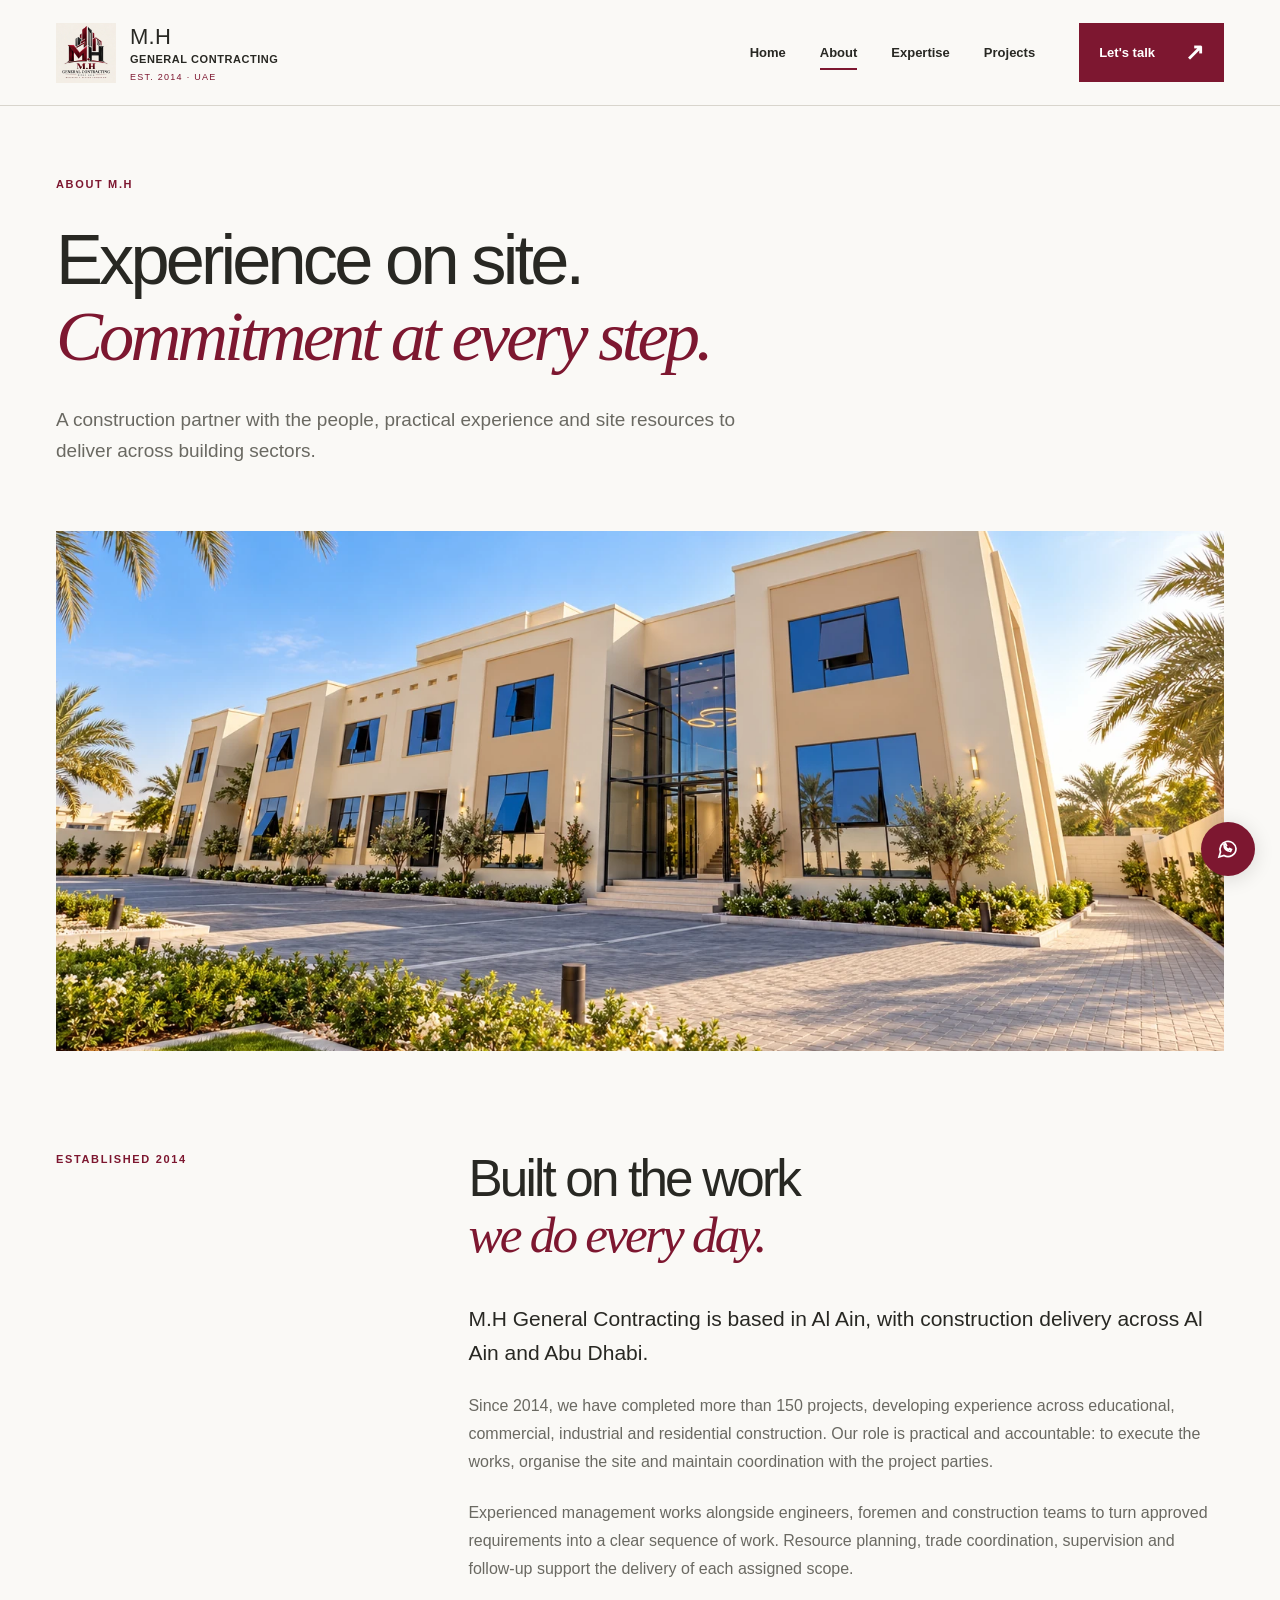
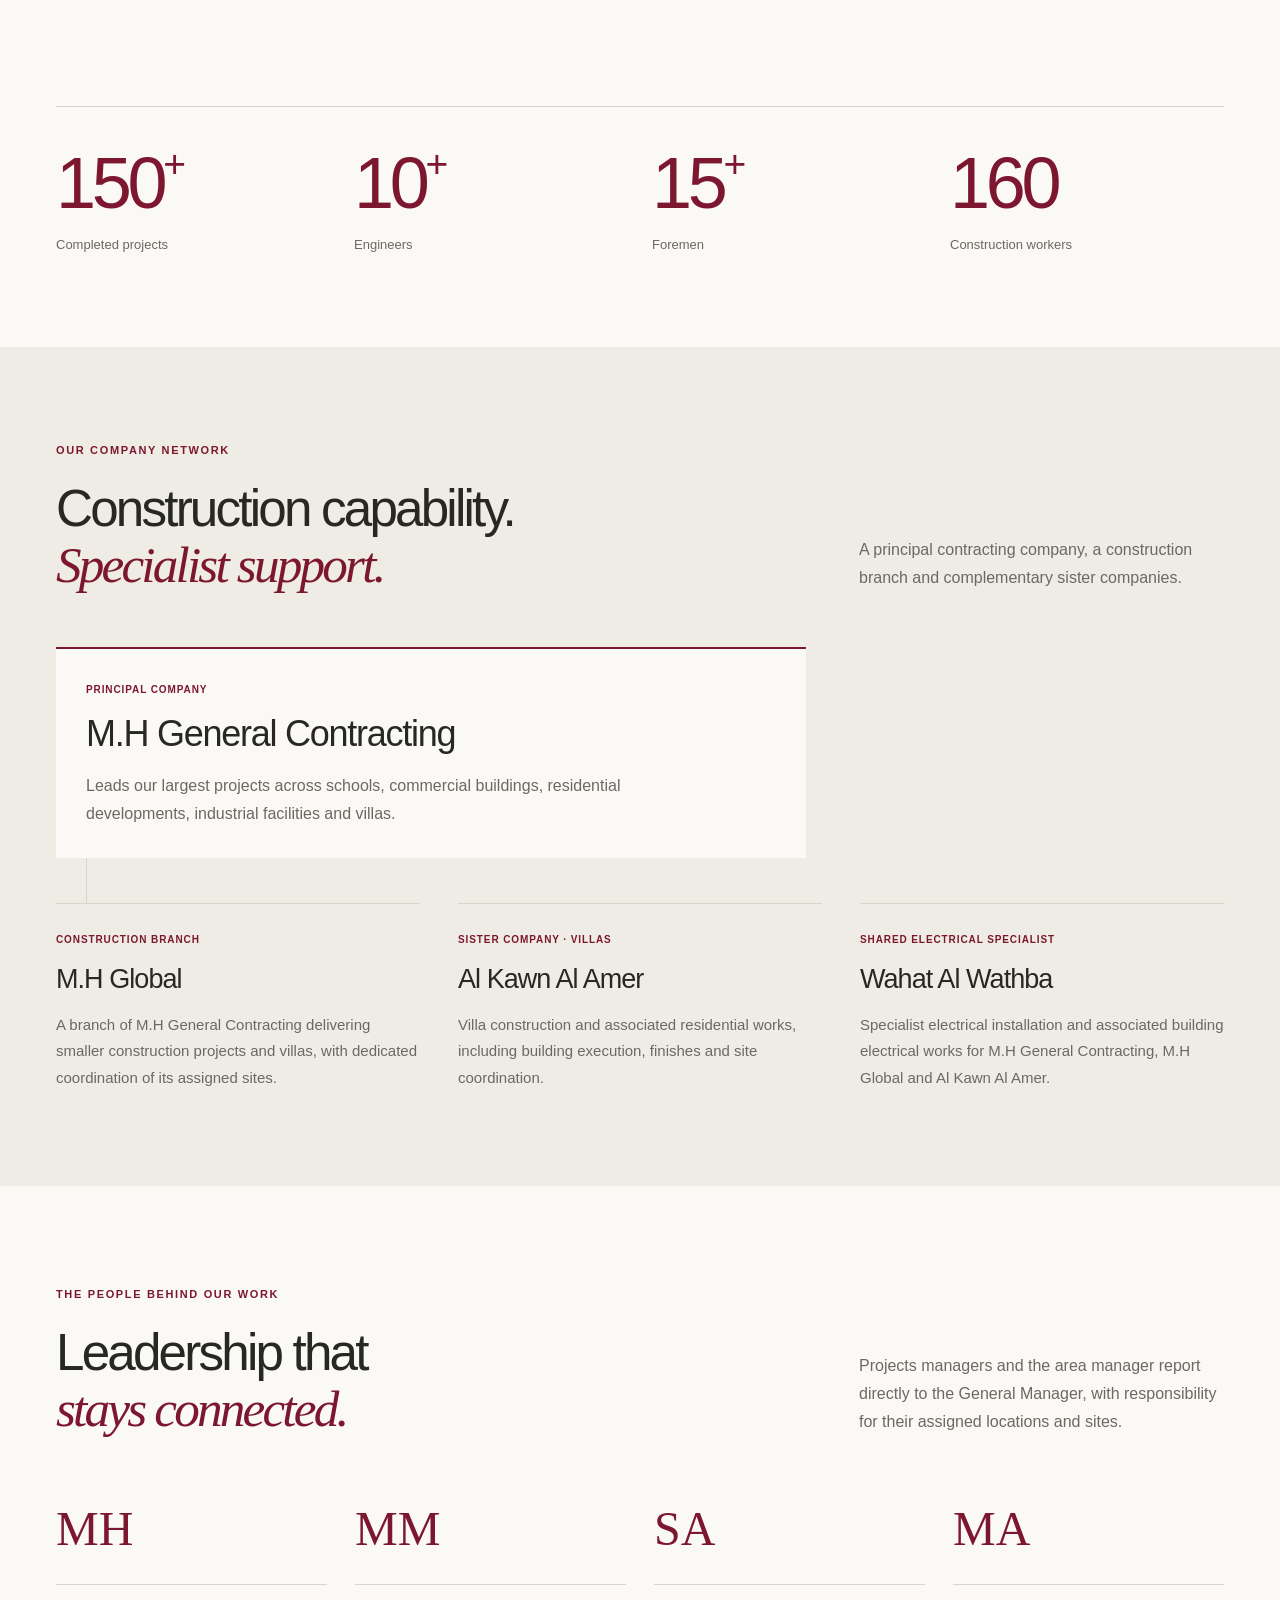
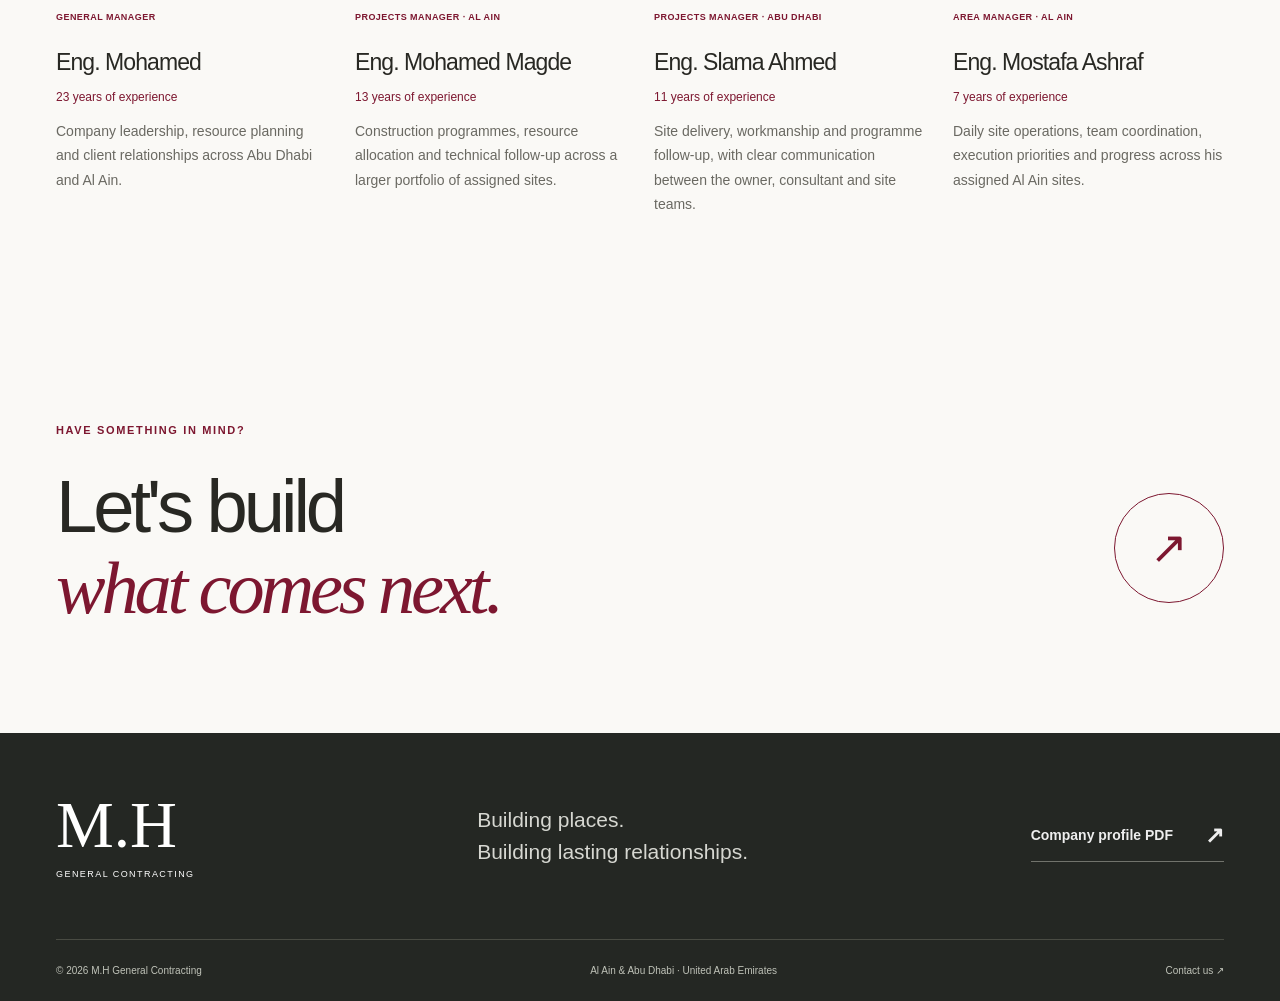
==== about.html @ 7995ed93 "Redesign website with independent pages and 150+ completed projects" ====
<!doctype html>
<html lang="en"><head><meta charset="utf-8"><meta name="viewport" content="width=device-width,initial-scale=1"><title>About us | M.H General Contracting</title><meta name="description" content="Construction across Abu Dhabi and Al Ain since 2014. Explore selected work from more than 150 completed M.H General Contracting projects."><meta name="theme-color" content="#7d1730"><meta property="og:title" content="About us | M.H General Contracting"><meta property="og:type" content="website"><meta property="og:image" content="https://mh-gc.github.io/MH-general-contracting/assets/mall.webp"><link rel="icon" href="assets/logo.webp"><link rel="stylesheet" href="style.css?v=2"><script src="app.js?v=2" defer></script></head><body>
<a class="skip" href="#main">Skip to content</a>
<header class="site-header"><a class="brand" href="index.html" aria-label="M.H General Contracting home"><img src="assets/logo.webp" alt="" width="61" height="61"><span>M.H <b>GENERAL CONTRACTING</b><small>EST. 2014 · UAE</small></span></a><button class="menu-toggle" aria-label="Open navigation" aria-expanded="false" aria-controls="navigation"><span></span><span></span></button><nav id="navigation" aria-label="Main navigation"><a href="index.html" >Home</a><a href="about.html" aria-current="page">About</a><a href="services.html" >Expertise</a><a href="projects.html" >Projects</a><a class="nav-contact" href="contact.html" >Let's talk <span>↗</span></a></nav></header>
<main id="main"><section class="page-intro wrap"><p class="eyebrow">ABOUT M.H</p><h1>Experience on site.<br><em>Commitment at every step.</em></h1><p class="page-lead">A construction partner with the people, practical experience and site resources to deliver across building sectors.</p></section><div class="wide-photo wrap"><img src="assets/residential.webp" alt="Completed residential compound" width="1600" height="900"></div><section class="wrap story"><p class="eyebrow">ESTABLISHED 2014</p><div><h2>Built on the work<br><em>we do every day.</em></h2><p class="lead">M.H General Contracting is based in Al Ain, with construction delivery across Al Ain and Abu Dhabi.</p><p>Since 2014, we have completed more than 150 projects, developing experience across educational, commercial, industrial and residential construction. Our role is practical and accountable: to execute the works, organise the site and maintain coordination with the project parties.</p><p>Experienced management works alongside engineers, foremen and construction teams to turn approved requirements into a clear sequence of work. Resource planning, trade coordination, supervision and follow-up support the delivery of each assigned scope.</p></div></section><section class="wrap stats-section"><div class="numbers"><div><strong>150<span>+</span></strong><p>Completed projects</p></div><div><strong>10<span>+</span></strong><p>Engineers</p></div><div><strong>15<span>+</span></strong><p>Foremen</p></div><div><strong>160</strong><p>Construction workers</p></div></div></section><section class="companies-section"><div class="wrap"><div class="section-heading"><div><p class="eyebrow">OUR COMPANY NETWORK</p><h2>Construction capability.<br><em>Specialist support.</em></h2></div><p>A principal contracting company, a construction branch and complementary sister companies.</p></div><div class="company-main"><span>PRINCIPAL COMPANY</span><h3>M.H General Contracting</h3><p>Leads our largest projects across schools, commercial buildings, residential developments, industrial facilities and villas.</p></div><div class="company-branches"><article><span>CONSTRUCTION BRANCH</span><h3>M.H Global</h3><p>A branch of M.H General Contracting delivering smaller construction projects and villas, with dedicated coordination of its assigned sites.</p></article><article><span>SISTER COMPANY · VILLAS</span><h3>Al Kawn Al Amer</h3><p>Villa construction and associated residential works, including building execution, finishes and site coordination.</p></article><article><span>SHARED ELECTRICAL SPECIALIST</span><h3>Wahat Al Wathba</h3><p>Specialist electrical installation and associated building electrical works for M.H General Contracting, M.H Global and Al Kawn Al Amer.</p></article></div></div></section><section class="wrap team-section"><div class="section-heading"><div><p class="eyebrow">THE PEOPLE BEHIND OUR WORK</p><h2>Leadership that<br><em>stays connected.</em></h2></div><p>Projects managers and the area manager report directly to the General Manager, with responsibility for their assigned locations and sites.</p></div><div class="team-grid"><article><div class="team-monogram">MH</div><span class="eyebrow">General Manager</span><h3>Eng. Mohamed</h3><span class="experience">23 years of experience</span><p>Company leadership, resource planning and client relationships across Abu Dhabi and Al Ain.</p></article><article><div class="team-monogram">MM</div><span class="eyebrow">Projects Manager · Al Ain</span><h3>Eng. Mohamed Magde</h3><span class="experience">13 years of experience</span><p>Construction programmes, resource allocation and technical follow-up across a larger portfolio of assigned sites.</p></article><article><div class="team-monogram">SA</div><span class="eyebrow">Projects Manager · Abu Dhabi</span><h3>Eng. Slama Ahmed</h3><span class="experience">11 years of experience</span><p>Site delivery, workmanship and programme follow-up, with clear communication between the owner, consultant and site teams.</p></article><article><div class="team-monogram">MA</div><span class="eyebrow">Area Manager · Al Ain</span><h3>Eng. Mostafa Ashraf</h3><span class="experience">7 years of experience</span><p>Daily site operations, team coordination, execution priorities and progress across his assigned Al Ain sites.</p></article></div></section><section class="contact-strip"><div class="wrap"><p class="eyebrow">HAVE SOMETHING IN MIND?</p><div><h2>Let's build<br><em>what comes next.</em></h2><a class="circle-link" href="contact.html" aria-label="Discuss your project">↗</a></div></div></section></main>
<footer><div class="wrap footer-top"><a class="footer-brand" href="index.html">M.H<span>GENERAL CONTRACTING</span></a><p>Building places.<br>Building lasting relationships.</p><a class="arrow-link pale" href="assets/company-profile.pdf" target="_blank" rel="noopener">Company profile PDF <span>↗</span></a></div><div class="wrap footer-bottom"><span>© 2026 M.H General Contracting</span><span>Al Ain & Abu Dhabi · United Arab Emirates</span><a href="contact.html">Contact us ↗</a></div></footer>
<a class="whatsapp" href="https://wa.me/971559505111" target="_blank" rel="noopener" aria-label="Chat with M.H on WhatsApp"><svg viewBox="0 0 24 24" fill="none" stroke="currentColor" stroke-width="1.7" aria-hidden="true"><path d="M20 11.5a8 8 0 0 1-12 7L3 20l1.5-5a8 8 0 1 1 15.5-3.5Z"/><path d="M8 7.5c0 4 2.5 6.5 6.5 7l1-2-2-1-1 1a6 6 0 0 1-3-3l1-1-1-2Z"/></svg><span>WhatsApp</span></a></body></html>
---- style.css ----
:root{--wine:#7d1730;--ink:#282823;--muted:#6a6962;--paper:#faf9f6;--sand:#eeece5;--line:#d8d5cd;--ease:cubic-bezier(.22,.61,.36,1)}*{box-sizing:border-box}html{scroll-behavior:smooth;scroll-padding-top:110px}body{margin:0;background:var(--paper);color:var(--ink);font-family:Arial,Helvetica,sans-serif;-webkit-font-smoothing:antialiased}a{color:inherit;text-decoration:none}button,input{font:inherit}button,a,input{ -webkit-tap-highlight-color:transparent}button{cursor:pointer}img{display:block;max-width:100%;object-fit:cover}p{color:var(--muted);line-height:1.75;font-size:16px;margin:0 0 23px}h1,h2,h3{font-weight:500;margin:0;letter-spacing:-.055em;line-height:1.08}h1{font-size:clamp(48px,5.5vw,86px)}h2{font-size:clamp(36px,4vw,61px)}h3{font-size:26px;letter-spacing:-.035em}em{font-family:Georgia,'Times New Roman',serif;font-weight:400;font-style:italic;color:var(--wine)}.wrap{width:min(1360px,calc(100% - 112px));margin-inline:auto}.eyebrow{display:block;color:var(--wine);font-size:11px;letter-spacing:.15em;font-weight:700;line-height:1.6;margin:0 0 28px;text-transform:uppercase}.lead{font-size:21px;line-height:1.6;color:var(--ink)}.arrow-link{display:inline-flex;align-items:center;justify-content:space-between;gap:32px;font-size:14px;font-weight:600;padding:12px 0;border-bottom:1px solid var(--ink)}.arrow-link span{font-size:23px;transition:transform .25s}.arrow-link:hover span{transform:translate(3px,-3px)}.button{display:inline-flex;justify-content:space-between;align-items:center;gap:35px;background:var(--wine);color:white;padding:20px 26px;font-size:14px;font-weight:600}.button span{font-size:23px}.button:hover{background:#571022}.button.outline{background:transparent;color:var(--wine);border:1px solid var(--wine)}:focus-visible{outline:3px solid #bd8b43;outline-offset:5px}.skip{position:fixed;left:12px;top:-80px;background:var(--wine);color:white;padding:14px;z-index:100}.skip:focus{top:10px}.sr-only{position:absolute;width:1px;height:1px;padding:0;margin:-1px;overflow:hidden;clip:rect(0,0,0,0);white-space:nowrap;border:0}[hidden]{display:none!important}
.site-header{height:106px;display:flex;align-items:center;justify-content:space-between;padding:0 56px;border-bottom:1px solid var(--line);background:rgba(250,249,246,.97);position:sticky;top:0;z-index:30}.brand{display:flex;gap:14px;align-items:center}.brand img{width:60px;height:66px;object-fit:contain;mix-blend-mode:multiply}.brand>span{font-size:22px;letter-spacing:.01em}.brand b{display:block;font-size:11px;letter-spacing:.05em;margin:3px 0 7px}.brand small{display:block;color:var(--wine);font-size:9px;letter-spacing:.14em}.site-header nav{display:flex;align-items:center;gap:34px;font-size:13px;font-weight:600}.site-header nav>a{position:relative;padding:12px 0}.site-header nav>a:not(.nav-contact):after{content:'';position:absolute;height:2px;background:var(--wine);bottom:2px;left:0;right:100%;transition:right .25s}.site-header nav>a[aria-current]:after,.site-header nav>a:hover:after{right:0}.site-header nav .nav-contact{background:var(--wine);color:white;padding:16px 20px;margin-left:10px;display:flex;align-items:center;gap:30px}.nav-contact span{font-size:23px}.menu-toggle{display:none}
.home-intro{padding-top:48px;padding-bottom:44px}.home-kicker{display:flex;justify-content:space-between;align-items:center}.home-kicker .eyebrow{margin:0}.location{font-size:10px;color:var(--muted);letter-spacing:.13em}.hero-heading{display:grid;grid-template-columns:1.7fr .65fr;gap:60px;align-items:end;margin-top:36px}.hero-heading h1{font-size:clamp(52px,5.9vw,92px)}.intro-side{padding-bottom:3px;max-width:280px}.intro-side p{font-size:14px;margin-bottom:12px}.hero-visual{height:clamp(440px,52vw,740px);position:relative;margin:0 24px;overflow:hidden;background:var(--sand)}.hero-visual>img{width:100%;height:100%;object-position:center 58%}.hero-visual:after{content:'';position:absolute;inset:40% 0 0;background:linear-gradient(transparent,rgba(0,0,0,.6));pointer-events:none}.hero-caption{position:absolute;bottom:40px;left:42px;right:42px;display:flex;align-items:center;justify-content:space-between;color:white;z-index:1}.hero-caption span{font-size:10px;letter-spacing:.14em}.hero-caption h2{font-size:35px;margin-top:12px}.hero-caption>a{border:1px solid #ffffff70;border-radius:50%;width:60px;height:60px;display:grid;place-items:center;font-size:27px;transition:background .2s}.hero-caption>a:hover{background:var(--wine)}.vertical-note{position:absolute;right:23px;top:35px;writing-mode:vertical-rl;color:#fff;font-size:9px;letter-spacing:.18em;z-index:1}.home-proof{display:grid;grid-template-columns:1.1fr 1fr;gap:120px;padding-block:115px}.home-proof>div:last-child{padding-top:39px}.home-proof h2{font-size:clamp(44px,4.8vw,74px)}.selected-section{background:var(--sand);padding:100px 0}.section-heading{display:flex;justify-content:space-between;align-items:end;gap:65px;margin-bottom:55px}.section-heading>div:last-child:not(:first-child),.section-heading>p{max-width:365px;flex:1}.section-heading>div:first-child{flex:1.5}.section-heading>p{margin:0}.section-heading .eyebrow{margin-bottom:22px}.selected-grid{display:grid;grid-template-columns:1.2fr 1fr;gap:52px 40px}.selected-grid>.project-card:first-child{grid-row:span 2}.selected-grid>.project-card:first-child .project-photo{aspect-ratio:3/4}.selected-grid>.project-card:not(:first-child) .project-photo{aspect-ratio:1.9}.project-photo{aspect-ratio:1.48;position:relative;overflow:hidden;background:#ddd9d1}.project-photo>img{height:100%;width:100%;transition:transform .7s var(--ease)}.project-card:hover img{transform:scale(1.04)}.project-go{position:absolute;right:18px;bottom:18px;background:var(--paper);border-radius:50%;width:44px;height:44px;display:grid;place-items:center;font-size:22px;transition:background .25s,color .25s}.project-card:hover .project-go{background:var(--wine);color:white}.card-meta{display:flex;justify-content:space-between;gap:15px;text-transform:uppercase;font-size:9px;letter-spacing:.09em;color:var(--muted);margin:21px 0 11px}.card-meta>span:first-child{color:var(--wine);font-weight:700}.project-card h3{font-size:24px}.home-expertise{display:grid;grid-template-columns:1fr 1.1fr;gap:100px;padding-block:110px}.home-expertise h2{margin-bottom:35px}.expertise-links>a{display:flex;align-items:center;gap:26px;border-top:1px solid var(--line);padding:24px 0}.expertise-links>a:last-child{border-bottom:1px solid var(--line)}.expertise-links>a>span{font-size:10px;color:var(--wine);align-self:flex-start;padding-top:5px}.expertise-links h3{flex:1;font-size:27px}.expertise-links b{font-size:25px;font-weight:400;transition:transform .2s}.expertise-links>a:hover b{transform:translate(4px,-4px)}.coordination-band{background:var(--wine);color:white;padding:85px 0}.coordination-band .wrap{display:grid;grid-template-columns:1.25fr 1fr;column-gap:80px}.coordination-band .eyebrow{grid-column:1/-1;color:#e5c1c8}.coordination-band h2{font-size:clamp(38px,4.3vw,65px)}.coordination-band p:last-child{color:#f0dce1;font-size:18px;margin:0}.contact-strip{padding-block:105px}.contact-strip .wrap>div{display:flex;align-items:center;justify-content:space-between;gap:35px}.contact-strip h2{font-size:clamp(48px,5.8vw,87px)}.circle-link{width:110px;height:110px;border:1px solid var(--wine);border-radius:50%;color:var(--wine);display:grid;place-items:center;font-size:45px;transition:background .2s,color .2s}.circle-link:hover{background:var(--wine);color:white}
footer{background:#242723;color:white}.footer-top{display:flex;align-items:center;justify-content:space-between;gap:40px;padding-block:60px}.footer-brand{font-family:Georgia,serif;font-size:65px;line-height:1}.footer-brand span{display:block;font-family:Arial,sans-serif;font-size:9px;letter-spacing:.16em;margin-top:12px}.footer-top p{color:#d6d7d1;font-size:21px;line-height:1.5;margin:0}.arrow-link.pale{color:#eee;border-color:#71736c}.footer-bottom{padding:25px 0;display:flex;justify-content:space-between;gap:20px;border-top:1px solid #494b43;font-size:10px;color:#bfc2b8}.whatsapp{position:fixed;right:25px;bottom:24px;display:flex;align-items:center;gap:9px;padding:15px;border-radius:50px;background:var(--wine);color:#fff;z-index:25;box-shadow:0 3px 20px #0002}.whatsapp svg{width:24px;height:24px}.whatsapp span{font-size:12px;font-weight:600;display:none}.whatsapp:hover span{display:block}
.page-intro{padding:70px 0 65px}.page-intro h1{max-width:1050px}.page-lead{max-width:680px;margin:30px 0 0;font-size:19px;line-height:1.65}.wide-photo{height:520px;overflow:hidden}.wide-photo img{height:100%;width:100%}.story{display:grid;grid-template-columns:.55fr 1.25fr;gap:80px;padding-block:100px}.story h2{margin-bottom:40px}.story>div{max-width:760px}.stats-section{padding-bottom:90px}.numbers{display:grid;grid-template-columns:repeat(4,1fr);border-top:1px solid var(--line);padding-top:35px;gap:24px}.numbers strong{font-size:72px;letter-spacing:-.06em;font-weight:500;color:var(--wine)}.numbers strong span{font-size:39px;vertical-align:top}.numbers p{font-size:13px;margin:10px 0 0}.companies-section{background:var(--sand);padding:95px 0}.company-main{border-top:2px solid var(--wine);padding:30px;background:var(--paper);max-width:750px}.company-main>span,.company-branches article>span{font-size:10px;font-weight:700;letter-spacing:.09em;color:var(--wine)}.company-main h3{font-size:36px;margin:18px 0}.company-main p{max-width:620px;margin:0}.company-branches{display:grid;grid-template-columns:repeat(3,1fr);gap:38px;padding-top:45px;position:relative}.company-branches:before{content:'';position:absolute;left:30px;top:0;height:45px;width:1px;background:var(--line)}.company-branches article{border-top:1px solid var(--line);padding-top:25px}.company-branches h3{margin:18px 0;font-size:27px}.company-branches p{font-size:15px;margin:0}.team-section{padding-block:100px}.team-grid{display:grid;grid-template-columns:repeat(4,1fr);gap:28px}.team-monogram{font-family:Georgia,serif;font-size:48px;color:var(--wine);border-bottom:1px solid var(--line);padding:10px 0 28px;margin-bottom:25px}.team-grid .eyebrow{font-size:9px;min-height:30px;margin-bottom:10px;letter-spacing:.05em}.team-grid h3{font-size:23px;letter-spacing:-.04em}.experience{display:block;font-size:12px;color:var(--wine);margin:15px 0}.team-grid p{font-size:14px;margin:0}
.service-list{padding-bottom:40px}.service-row{display:grid;grid-template-columns:1fr 1fr;gap:80px;align-items:center;padding:60px 0;border-top:1px solid var(--line)}.service-row:nth-child(even) .service-img{order:2}.service-img{aspect-ratio:1.16;overflow:hidden}.service-img img{width:100%;height:100%}.service-copy h2{font-size:46px;margin-bottom:25px}.service-copy p:not(.lead){font-size:15px}.service-copy .lead{font-size:19px}.process-section{background:var(--sand);padding:90px 0}.process-grid{display:grid;grid-template-columns:repeat(4,1fr);gap:35px}.process-grid article{border-top:1px solid var(--line);padding-top:25px}.process-grid article>span{font-family:Georgia,serif;font-size:40px;color:var(--wine)}.process-grid h3{margin:35px 0 20px;font-size:25px}.process-grid p{font-size:14px;margin:0}
.project-title-row{display:flex;align-items:end;justify-content:space-between;gap:45px}.portfolio-count{display:flex;gap:20px;align-items:center;padding-bottom:8px}.portfolio-count strong{font-size:80px;letter-spacing:-.07em;font-weight:500;color:var(--wine)}.portfolio-count span{font-size:12px;line-height:1.6;color:var(--muted)}.portfolio-tools{display:flex;justify-content:space-between;align-items:center;gap:28px;border-block:1px solid var(--line);padding-block:22px}.filters{display:flex;flex-wrap:wrap;gap:5px}.filters button{border:0;background:transparent;padding:12px 15px;font-size:12px;color:var(--muted)}.filters button[aria-pressed=true]{background:var(--wine);color:white}.filters button:hover:not([aria-pressed=true]){background:var(--sand)}.project-search{display:flex;align-items:center;border-bottom:1px solid var(--line);min-width:240px;gap:15px}.project-search input{width:100%;border:0;background:transparent;padding:13px 0;font-size:12px;color:var(--ink);min-width:0}.project-search>span:last-child{font-size:26px}.results-count{font-size:12px;margin:25px 0}.portfolio-grid{display:grid;grid-template-columns:repeat(2,minmax(0,1fr));gap:55px 38px}.portfolio-grid .project-card:nth-child(4n+2){margin-top:65px}.portfolio-note{margin:60px 0 0;padding-top:25px;border-top:1px solid var(--line);font-size:13px}.empty-results{padding:60px 20px;text-align:center;background:var(--sand)}
.detail-shell{padding-top:40px}.back-link{display:inline-block;font-size:12px;color:var(--muted);padding:12px 0;margin-bottom:40px}.detail-title .eyebrow{margin-bottom:20px}.detail-title h1{font-size:clamp(44px,5.4vw,80px);max-width:1000px}.detail-title>p{margin:25px 0 35px;font-size:16px}.detail-main-image{margin:0;position:relative}.detail-main-image button,.detail-gallery button{border:0;padding:0;background:var(--sand);width:100%;text-align:left;cursor:zoom-in;position:relative;display:block}.detail-main-image img{width:100%;aspect-ratio:1.82}.zoom-label{position:absolute;right:18px;bottom:18px;color:white;background:#2228;padding:12px 15px;font-size:11px;pointer-events:none}.detail-copy{display:grid;grid-template-columns:1.2fr .7fr;gap:110px;padding:75px 0}.detail-copy h2{font-size:40px;margin-bottom:30px}.detail-copy .lead{font-size:21px}.scope-box{margin-top:40px;padding-top:25px;border-top:1px solid var(--line)}.scope-box .eyebrow{margin-bottom:15px}.project-facts{margin:0}.project-facts>div{border-top:1px solid var(--line);padding:19px 0}.project-facts dt{font-size:10px;letter-spacing:.12em;color:var(--wine);margin-bottom:11px;font-weight:600;text-transform:uppercase}.project-facts dd{margin:0;font-size:16px;line-height:1.5}.detail-gallery img{width:100%;aspect-ratio:1.8}.detail-gallery figcaption{font-size:11px;color:var(--muted);padding-top:14px}.detail-gallery{margin:0}.next-project{margin-top:70px;padding:35px 0;border-block:1px solid var(--line);display:flex;align-items:center;justify-content:space-between;gap:40px}.next-project .eyebrow{margin:0 0 10px}.next-project h3{font-size:31px}.next-project>span{font-size:42px;color:var(--wine)}.lightbox{border:0;background:#161815;color:white;padding:0;width:min(1500px,95vw);max-width:95vw;max-height:94vh;overflow:auto}.lightbox::backdrop{background:#000d}.lightbox img{width:100%;max-height:84vh;object-fit:contain}.lightbox-top{display:flex;justify-content:space-between;align-items:center;padding:15px 20px;gap:20px}.lightbox-top p{color:#eee;font-size:12px;margin:0}.lightbox-close{color:white;background:transparent;border:1px solid #fff7;padding:8px 13px;font-size:14px}.no-scroll{overflow:hidden}.project-error{padding-block:60px}.project-error p{max-width:600px}
.contact-grid{display:grid;grid-template-columns:1fr 1fr;gap:90px;padding-bottom:95px}.contact-main{background:var(--sand);padding:45px}.contact-main h2{font-size:45px;margin-bottom:25px}.contact-main p:not(.eyebrow){font-size:15px}.contact-main .button{width:100%;margin:5px 0 15px}.contact-list>a{display:block;border-top:1px solid var(--line);padding:23px 30px 23px 0;position:relative}.contact-list>a>span,.office>span{display:block;font-size:10px;font-weight:700;letter-spacing:.12em;color:var(--wine);margin-bottom:14px}.contact-list strong{font-size:27px;font-weight:500;letter-spacing:-.03em}.contact-list strong.email{font-size:21px;overflow-wrap:anywhere}.contact-list>a>b{position:absolute;right:0;top:45px;font-size:24px;font-weight:400}.office{border-top:1px solid var(--line);padding-top:25px}.office h3{font-size:24px;margin-bottom:20px}.office p{font-size:15px;margin-bottom:12px}.office .arrow-link{font-size:12px}.contact-download{display:flex;justify-content:space-between;align-items:center;gap:40px;padding:50px 0 85px;border-top:1px solid var(--line)}.contact-download h2{font-size:38px;margin-bottom:20px}.contact-download .eyebrow{margin-bottom:15px}.contact-download p:last-child{margin:0}.contact-download .button{flex-shrink:0}
@media(min-width:1600px){.hero-heading{grid-template-columns:1.7fr .6fr}.hero-heading h1{font-size:95px}}
@media(max-width:1100px){.wrap{width:calc(100% - 64px)}.site-header{padding-inline:32px;height:96px}.site-header nav{gap:22px}.hero-heading{gap:30px;grid-template-columns:1.6fr .7fr}.hero-heading h1{font-size:61px}.home-proof{gap:60px}.home-expertise{gap:55px}.section-heading{gap:40px}.service-row{gap:45px}.service-copy h2{font-size:38px}.portfolio-tools{flex-direction:column;align-items:stretch}.project-search{max-width:100%}.team-grid{grid-template-columns:1fr 1fr;gap:45px}.contact-grid{gap:45px}.contact-main{padding:30px}.contact-list strong{font-size:25px}.contact-list strong.email{font-size:19px}.detail-copy{gap:60px}.portfolio-count{flex-direction:column;gap:0;align-items:flex-start}.portfolio-count strong{font-size:70px}.footer-top{gap:25px}.footer-top p{font-size:18px}.numbers strong{font-size:60px}}
@media(max-width:760px){html{scroll-padding-top:90px}.wrap{width:calc(100% - 40px)}.site-header{height:84px;padding-inline:20px}.brand{gap:10px}.brand img{width:44px;height:54px}.brand>span{font-size:19px}.brand b{font-size:9px}.brand small{font-size:8px}.menu-toggle{display:flex;flex-direction:column;gap:7px;border:0;padding:15px 3px;background:transparent;width:36px}.menu-toggle span{height:1px;background:var(--ink);width:29px;transition:transform .2s}.menu-toggle[aria-expanded=true] span:first-child{transform:translateY(4px) rotate(45deg)}.menu-toggle[aria-expanded=true] span:last-child{transform:translateY(-4px) rotate(-45deg)}.site-header nav{display:none;position:absolute;left:0;right:0;top:84px;padding:20px;background:var(--paper);border-bottom:1px solid var(--line);flex-direction:column;align-items:stretch;gap:5px;box-shadow:0 15px 20px #0001}.site-header nav.open{display:flex}.site-header nav>a{padding:15px 0;font-size:16px}.site-header nav .nav-contact{margin:10px 0 0;justify-content:space-between;padding:14px 18px}.site-header nav>a:not(.nav-contact):after{display:none}.site-header nav>a[aria-current]{color:var(--wine)}.site-header nav .nav-contact[aria-current]{color:white}.home-intro{padding-top:30px;padding-bottom:30px}.home-kicker .eyebrow{font-size:9px;letter-spacing:.1em}.location{font-size:8px;letter-spacing:.07em}.hero-heading{display:block;margin-top:30px}.hero-heading h1{font-size:clamp(41px,8.7vw,65px);letter-spacing:-.055em;line-height:1.07}.intro-side{max-width:100%;display:flex;align-items:end;gap:25px;margin-top:25px}.intro-side p{font-size:12px;line-height:1.6;flex:1;margin:0}.intro-side .arrow-link{font-size:11px;gap:14px;flex-shrink:0;padding-bottom:5px}.hero-visual{margin-inline:10px;height:440px}.hero-visual>img{object-position:55% center}.hero-caption{left:20px;right:20px;bottom:24px}.hero-caption span{font-size:8px;letter-spacing:.1em}.hero-caption h2{font-size:29px;margin-top:10px}.hero-caption>a{width:46px;height:46px;font-size:23px}.vertical-note{right:15px;top:24px;font-size:8px}.home-proof{display:block;padding-block:65px}.home-proof h2{font-size:49px}.home-proof>div:last-child{padding-top:30px}.lead{font-size:19px}p{font-size:15px}.eyebrow{font-size:10px;margin-bottom:23px}.selected-section{padding-block:65px}.section-heading{display:block;margin-bottom:35px}.section-heading>div:last-child:not(:first-child),.section-heading>p{max-width:100%;margin-top:25px}.section-heading h2{font-size:39px}.section-heading>div>p:not(.eyebrow){font-size:14px;margin-bottom:10px}.selected-grid{grid-template-columns:1fr;gap:35px}.selected-grid>.project-card:first-child{grid-row:auto}.selected-grid>.project-card:first-child .project-photo,.selected-grid>.project-card:not(:first-child) .project-photo{aspect-ratio:1.35}.card-meta{font-size:8px;margin-top:16px}.project-card h3{font-size:25px}.home-expertise{display:block;padding-block:65px}.home-expertise>div:first-child{margin-bottom:40px}.home-expertise h2{font-size:43px;margin-bottom:20px}.expertise-links>a{padding-block:22px;gap:20px}.expertise-links h3{font-size:24px}.coordination-band{padding-block:60px}.coordination-band .wrap{display:block}.coordination-band h2{font-size:43px;margin-bottom:25px}.coordination-band p:last-child{font-size:16px}.contact-strip{padding-block:70px}.contact-strip h2{font-size:clamp(37px,8vw,59px)}.contact-strip .wrap>div{gap:15px}.circle-link{width:65px;height:65px;font-size:30px;flex-shrink:0}.footer-top{flex-wrap:wrap;padding-block:45px;gap:30px}.footer-brand{font-size:58px}.footer-top p{font-size:17px}.footer-top>.arrow-link{width:100%;font-size:12px}.footer-bottom{flex-direction:column;font-size:9px;gap:15px;padding-bottom:30px}.whatsapp{right:17px;bottom:17px;padding:13px}.whatsapp:hover span{display:none}.page-intro{padding:48px 0 45px}.page-intro h1{font-size:clamp(39px,8.5vw,61px)}.page-lead{font-size:16px;margin-top:25px}.wide-photo{height:340px}.story{display:block;padding-block:60px}.story h2{font-size:41px;margin-bottom:28px}.stats-section{padding-bottom:60px}.numbers{grid-template-columns:1fr 1fr;row-gap:30px}.numbers strong{font-size:60px}.numbers strong span{font-size:30px}.numbers p{font-size:12px}.companies-section{padding-block:65px}.company-main{padding:24px}.company-main h3{font-size:29px}.company-main p{font-size:14px}.company-branches{grid-template-columns:1fr;gap:28px;padding-top:30px;padding-left:24px}.company-branches:before{left:0;top:0;bottom:0;height:auto}.company-branches h3{font-size:27px}.company-branches p{font-size:14px}.team-section{padding-block:65px}.team-grid{gap:35px 20px}.team-monogram{font-size:40px;padding-bottom:20px}.team-grid h3{font-size:22px;line-height:1.2}.team-grid .eyebrow{font-size:8px;min-height:30px;line-height:1.7}.team-grid p{font-size:12px;line-height:1.65}.experience{font-size:10px;margin-block:12px}.service-row{display:flex;flex-direction:column;gap:30px;padding-block:35px;align-items:stretch}.service-row:nth-child(even) .service-img{order:0}.service-img{aspect-ratio:1.35}.service-copy h2{font-size:37px}.service-copy .lead{font-size:18px}.service-copy p:not(.lead){font-size:14px}.service-copy .eyebrow{margin-bottom:18px}.process-section{padding-block:65px}.process-grid{grid-template-columns:1fr 1fr;gap:35px 23px}.process-grid h3{font-size:24px;margin:23px 0 16px}.process-grid p{font-size:13px}.process-grid article>span{font-size:33px}.project-title-row{align-items:center;gap:22px}.projects-intro h1{font-size:43px}.portfolio-count strong{font-size:48px}.portfolio-count span{font-size:9px;line-height:1.4}.portfolio-tools{padding-block:18px;gap:17px}.filters{gap:3px}.filters button{font-size:11px;padding:10px 11px}.project-search input{font-size:13px}.portfolio-grid{grid-template-columns:1fr;gap:35px}.portfolio-grid .project-card:nth-child(4n+2){margin-top:0}.portfolio-note{font-size:12px;margin-top:40px}.detail-shell{padding-top:25px}.back-link{margin-bottom:30px}.detail-title h1{font-size:43px}.detail-title>p{font-size:14px;margin-block:20px 28px}.detail-main-image img{aspect-ratio:1.15}.zoom-label{right:12px;bottom:12px;padding:9px;font-size:9px}.detail-copy{display:flex;flex-direction:column;gap:35px;padding-block:45px}.detail-copy h2{font-size:34px;margin-bottom:22px}.detail-copy .lead{font-size:18px}.scope-box{margin-top:30px}.project-facts{display:grid;grid-template-columns:1fr 1fr;gap:0 20px}.project-facts dd{font-size:14px}.project-facts dt{font-size:9px}.detail-gallery img{aspect-ratio:1.25}.next-project{margin-top:45px;gap:25px}.next-project h3{font-size:25px}.next-project>span{font-size:35px}.contact-grid{display:flex;flex-direction:column;gap:45px;padding-bottom:60px}.contact-main{padding:28px}.contact-main h2{font-size:39px}.contact-main .button{font-size:12px;gap:15px;padding:17px}.contact-main .arrow-link{font-size:12px}.contact-list strong{font-size:28px}.contact-list strong.email{font-size:21px}.contact-download{display:block;padding-block:35px 65px}.contact-download h2{font-size:35px}.contact-download .button{margin-top:25px;font-size:13px}.office h3{font-size:24px}}
@media(max-width:370px){.hero-heading h1{font-size:38px}.intro-side{display:block}.intro-side .arrow-link{margin-top:12px}.home-kicker .location{display:none}.projects-intro h1{font-size:38px}.portfolio-count strong{font-size:43px}.contact-strip h2{font-size:34px}.contact-list strong.email{font-size:19px}.team-grid{grid-template-columns:1fr}.team-grid .eyebrow{min-height:0}}
@media(prefers-reduced-motion:reduce){html{scroll-behavior:auto}*,*:before,*:after{transition:none!important;animation:none!important}}
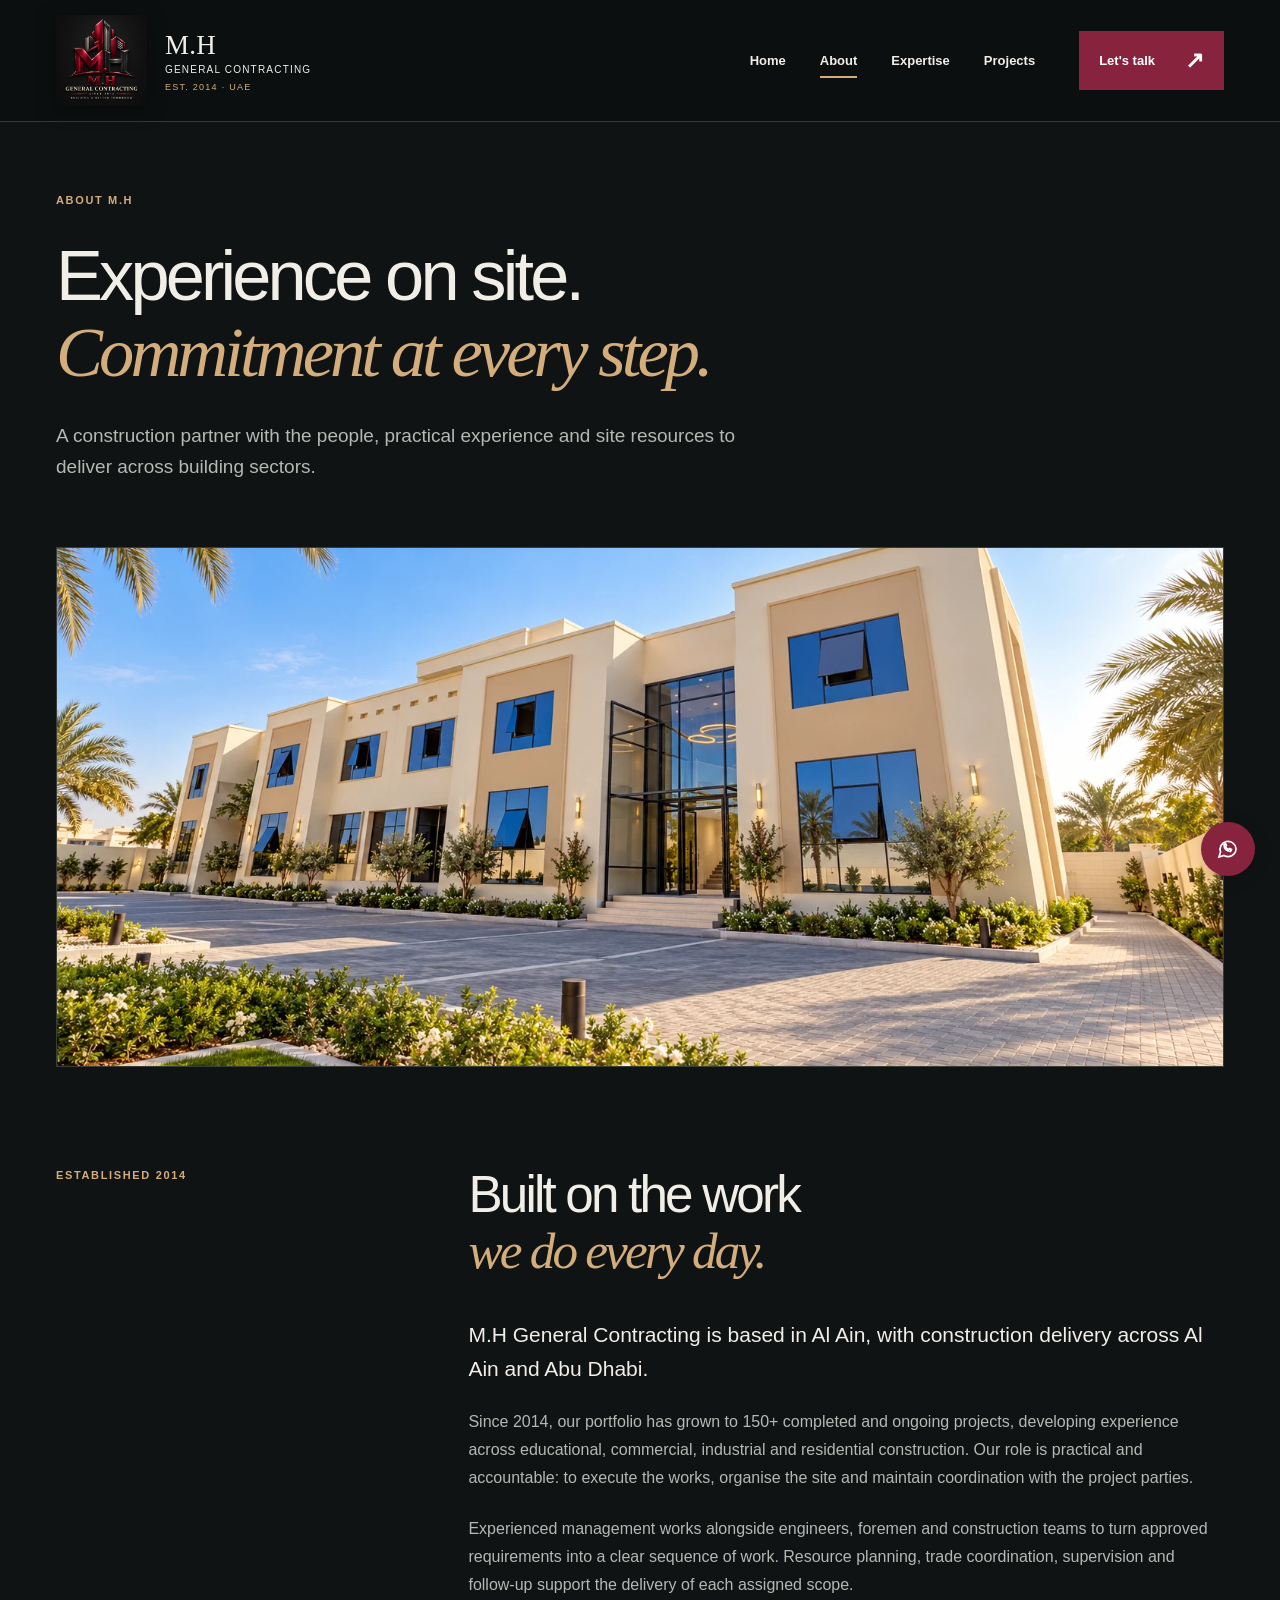
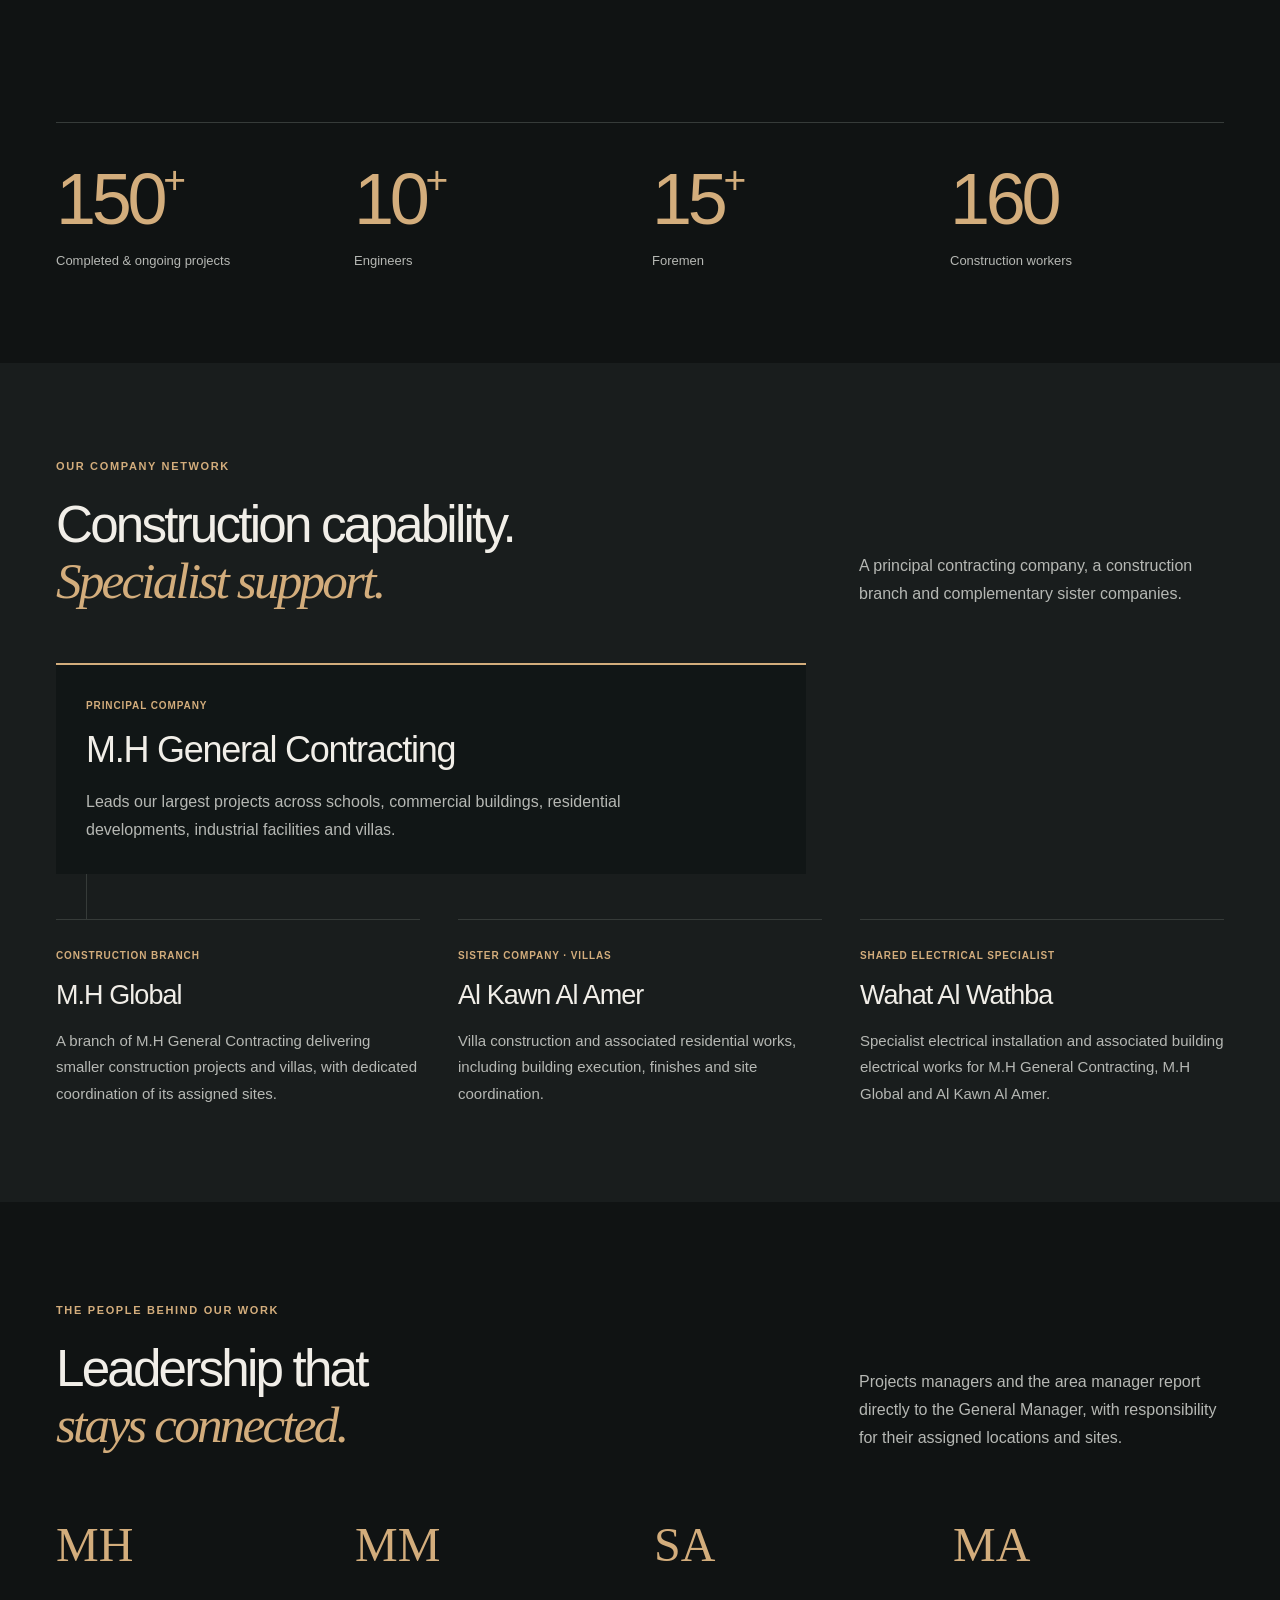
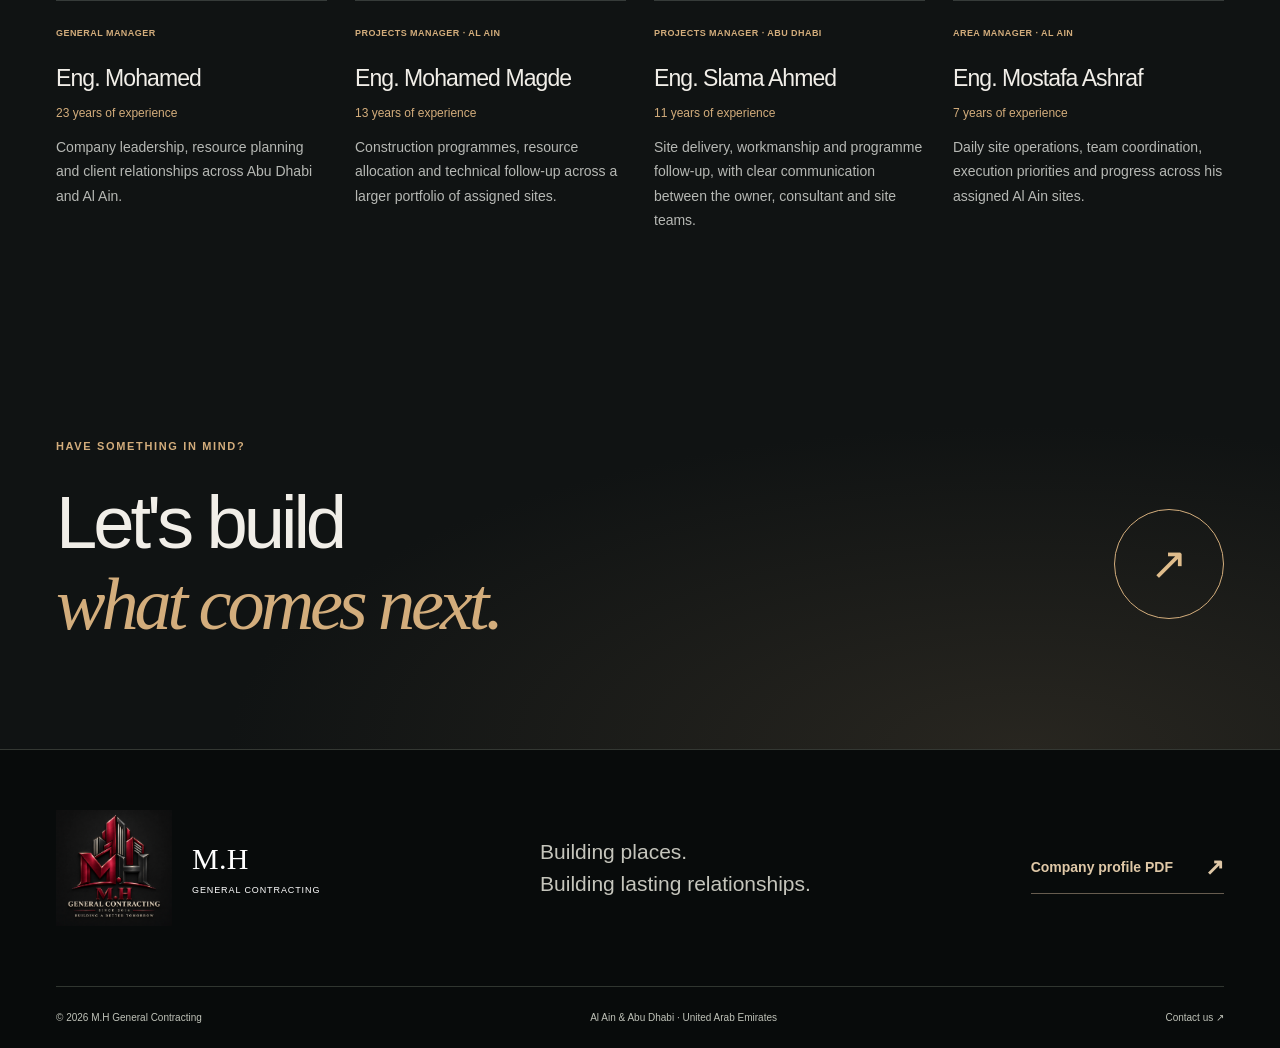
==== commit 4242d2d8: "Introduce dark architectural identity and dimensional M.H logo" ====
--- a/about.html
+++ b/about.html
@@ -1,7 +1,7 @@
 <!doctype html>
-<html lang="en"><head><meta charset="utf-8"><meta name="viewport" content="width=device-width,initial-scale=1"><title>About us | M.H General Contracting</title><meta name="description" content="Construction across Abu Dhabi and Al Ain since 2014. Explore selected work from more than 150 completed M.H General Contracting projects."><meta name="theme-color" content="#7d1730"><meta property="og:title" content="About us | M.H General Contracting"><meta property="og:type" content="website"><meta property="og:image" content="https://mh-gc.github.io/MH-general-contracting/assets/mall.webp"><link rel="icon" href="assets/logo.webp"><link rel="stylesheet" href="style.css?v=2"><script src="app.js?v=2" defer></script></head><body>
+<html lang="en"><head><meta charset="utf-8"><meta name="viewport" content="width=device-width,initial-scale=1"><title>About us | M.H General Contracting</title><meta name="description" content="Construction across Abu Dhabi and Al Ain since 2014. Explore selected work from a portfolio of 150+ completed and ongoing M.H General Contracting projects."><meta name="theme-color" content="#101313"><meta property="og:title" content="About us | M.H General Contracting"><meta property="og:type" content="website"><meta property="og:image" content="https://mh-gc.github.io/MH-general-contracting/assets/mall.webp"><link rel="icon" href="assets/logo.webp"><link rel="stylesheet" href="style.css?v=3"><script src="app.js?v=3" defer></script></head><body>
 <a class="skip" href="#main">Skip to content</a>
-<header class="site-header"><a class="brand" href="index.html" aria-label="M.H General Contracting home"><img src="assets/logo.webp" alt="" width="61" height="61"><span>M.H <b>GENERAL CONTRACTING</b><small>EST. 2014 · UAE</small></span></a><button class="menu-toggle" aria-label="Open navigation" aria-expanded="false" aria-controls="navigation"><span></span><span></span></button><nav id="navigation" aria-label="Main navigation"><a href="index.html" >Home</a><a href="about.html" aria-current="page">About</a><a href="services.html" >Expertise</a><a href="projects.html" >Projects</a><a class="nav-contact" href="contact.html" >Let's talk <span>↗</span></a></nav></header>
-<main id="main"><section class="page-intro wrap"><p class="eyebrow">ABOUT M.H</p><h1>Experience on site.<br><em>Commitment at every step.</em></h1><p class="page-lead">A construction partner with the people, practical experience and site resources to deliver across building sectors.</p></section><div class="wide-photo wrap"><img src="assets/residential.webp" alt="Completed residential compound" width="1600" height="900"></div><section class="wrap story"><p class="eyebrow">ESTABLISHED 2014</p><div><h2>Built on the work<br><em>we do every day.</em></h2><p class="lead">M.H General Contracting is based in Al Ain, with construction delivery across Al Ain and Abu Dhabi.</p><p>Since 2014, we have completed more than 150 projects, developing experience across educational, commercial, industrial and residential construction. Our role is practical and accountable: to execute the works, organise the site and maintain coordination with the project parties.</p><p>Experienced management works alongside engineers, foremen and construction teams to turn approved requirements into a clear sequence of work. Resource planning, trade coordination, supervision and follow-up support the delivery of each assigned scope.</p></div></section><section class="wrap stats-section"><div class="numbers"><div><strong>150<span>+</span></strong><p>Completed projects</p></div><div><strong>10<span>+</span></strong><p>Engineers</p></div><div><strong>15<span>+</span></strong><p>Foremen</p></div><div><strong>160</strong><p>Construction workers</p></div></div></section><section class="companies-section"><div class="wrap"><div class="section-heading"><div><p class="eyebrow">OUR COMPANY NETWORK</p><h2>Construction capability.<br><em>Specialist support.</em></h2></div><p>A principal contracting company, a construction branch and complementary sister companies.</p></div><div class="company-main"><span>PRINCIPAL COMPANY</span><h3>M.H General Contracting</h3><p>Leads our largest projects across schools, commercial buildings, residential developments, industrial facilities and villas.</p></div><div class="company-branches"><article><span>CONSTRUCTION BRANCH</span><h3>M.H Global</h3><p>A branch of M.H General Contracting delivering smaller construction projects and villas, with dedicated coordination of its assigned sites.</p></article><article><span>SISTER COMPANY · VILLAS</span><h3>Al Kawn Al Amer</h3><p>Villa construction and associated residential works, including building execution, finishes and site coordination.</p></article><article><span>SHARED ELECTRICAL SPECIALIST</span><h3>Wahat Al Wathba</h3><p>Specialist electrical installation and associated building electrical works for M.H General Contracting, M.H Global and Al Kawn Al Amer.</p></article></div></div></section><section class="wrap team-section"><div class="section-heading"><div><p class="eyebrow">THE PEOPLE BEHIND OUR WORK</p><h2>Leadership that<br><em>stays connected.</em></h2></div><p>Projects managers and the area manager report directly to the General Manager, with responsibility for their assigned locations and sites.</p></div><div class="team-grid"><article><div class="team-monogram">MH</div><span class="eyebrow">General Manager</span><h3>Eng. Mohamed</h3><span class="experience">23 years of experience</span><p>Company leadership, resource planning and client relationships across Abu Dhabi and Al Ain.</p></article><article><div class="team-monogram">MM</div><span class="eyebrow">Projects Manager · Al Ain</span><h3>Eng. Mohamed Magde</h3><span class="experience">13 years of experience</span><p>Construction programmes, resource allocation and technical follow-up across a larger portfolio of assigned sites.</p></article><article><div class="team-monogram">SA</div><span class="eyebrow">Projects Manager · Abu Dhabi</span><h3>Eng. Slama Ahmed</h3><span class="experience">11 years of experience</span><p>Site delivery, workmanship and programme follow-up, with clear communication between the owner, consultant and site teams.</p></article><article><div class="team-monogram">MA</div><span class="eyebrow">Area Manager · Al Ain</span><h3>Eng. Mostafa Ashraf</h3><span class="experience">7 years of experience</span><p>Daily site operations, team coordination, execution priorities and progress across his assigned Al Ain sites.</p></article></div></section><section class="contact-strip"><div class="wrap"><p class="eyebrow">HAVE SOMETHING IN MIND?</p><div><h2>Let's build<br><em>what comes next.</em></h2><a class="circle-link" href="contact.html" aria-label="Discuss your project">↗</a></div></div></section></main>
-<footer><div class="wrap footer-top"><a class="footer-brand" href="index.html">M.H<span>GENERAL CONTRACTING</span></a><p>Building places.<br>Building lasting relationships.</p><a class="arrow-link pale" href="assets/company-profile.pdf" target="_blank" rel="noopener">Company profile PDF <span>↗</span></a></div><div class="wrap footer-bottom"><span>© 2026 M.H General Contracting</span><span>Al Ain & Abu Dhabi · United Arab Emirates</span><a href="contact.html">Contact us ↗</a></div></footer>
+<header class="site-header"><a class="brand" href="index.html" aria-label="M.H General Contracting home"><img src="assets/logo-3d.webp" alt="M.H General Contracting 3D logo" width="91" height="98"><span>M.H <b>GENERAL CONTRACTING</b><small>EST. 2014 · UAE</small></span></a><button class="menu-toggle" aria-label="Open navigation" aria-expanded="false" aria-controls="navigation"><span></span><span></span></button><nav id="navigation" aria-label="Main navigation"><a href="index.html" >Home</a><a href="about.html" aria-current="page">About</a><a href="services.html" >Expertise</a><a href="projects.html" >Projects</a><a class="nav-contact" href="contact.html" >Let's talk <span>↗</span></a></nav></header>
+<main id="main"><section class="page-intro wrap"><p class="eyebrow">ABOUT M.H</p><h1>Experience on site.<br><em>Commitment at every step.</em></h1><p class="page-lead">A construction partner with the people, practical experience and site resources to deliver across building sectors.</p></section><div class="wide-photo wrap"><img src="assets/residential.webp" alt="Completed residential compound" width="1600" height="900"></div><section class="wrap story"><p class="eyebrow">ESTABLISHED 2014</p><div><h2>Built on the work<br><em>we do every day.</em></h2><p class="lead">M.H General Contracting is based in Al Ain, with construction delivery across Al Ain and Abu Dhabi.</p><p>Since 2014, our portfolio has grown to 150+ completed and ongoing projects, developing experience across educational, commercial, industrial and residential construction. Our role is practical and accountable: to execute the works, organise the site and maintain coordination with the project parties.</p><p>Experienced management works alongside engineers, foremen and construction teams to turn approved requirements into a clear sequence of work. Resource planning, trade coordination, supervision and follow-up support the delivery of each assigned scope.</p></div></section><section class="wrap stats-section"><div class="numbers"><div><strong>150<span>+</span></strong><p>Completed & ongoing projects</p></div><div><strong>10<span>+</span></strong><p>Engineers</p></div><div><strong>15<span>+</span></strong><p>Foremen</p></div><div><strong>160</strong><p>Construction workers</p></div></div></section><section class="companies-section"><div class="wrap"><div class="section-heading"><div><p class="eyebrow">OUR COMPANY NETWORK</p><h2>Construction capability.<br><em>Specialist support.</em></h2></div><p>A principal contracting company, a construction branch and complementary sister companies.</p></div><div class="company-main"><span>PRINCIPAL COMPANY</span><h3>M.H General Contracting</h3><p>Leads our largest projects across schools, commercial buildings, residential developments, industrial facilities and villas.</p></div><div class="company-branches"><article><span>CONSTRUCTION BRANCH</span><h3>M.H Global</h3><p>A branch of M.H General Contracting delivering smaller construction projects and villas, with dedicated coordination of its assigned sites.</p></article><article><span>SISTER COMPANY · VILLAS</span><h3>Al Kawn Al Amer</h3><p>Villa construction and associated residential works, including building execution, finishes and site coordination.</p></article><article><span>SHARED ELECTRICAL SPECIALIST</span><h3>Wahat Al Wathba</h3><p>Specialist electrical installation and associated building electrical works for M.H General Contracting, M.H Global and Al Kawn Al Amer.</p></article></div></div></section><section class="wrap team-section"><div class="section-heading"><div><p class="eyebrow">THE PEOPLE BEHIND OUR WORK</p><h2>Leadership that<br><em>stays connected.</em></h2></div><p>Projects managers and the area manager report directly to the General Manager, with responsibility for their assigned locations and sites.</p></div><div class="team-grid"><article><div class="team-monogram">MH</div><span class="eyebrow">General Manager</span><h3>Eng. Mohamed</h3><span class="experience">23 years of experience</span><p>Company leadership, resource planning and client relationships across Abu Dhabi and Al Ain.</p></article><article><div class="team-monogram">MM</div><span class="eyebrow">Projects Manager · Al Ain</span><h3>Eng. Mohamed Magde</h3><span class="experience">13 years of experience</span><p>Construction programmes, resource allocation and technical follow-up across a larger portfolio of assigned sites.</p></article><article><div class="team-monogram">SA</div><span class="eyebrow">Projects Manager · Abu Dhabi</span><h3>Eng. Slama Ahmed</h3><span class="experience">11 years of experience</span><p>Site delivery, workmanship and programme follow-up, with clear communication between the owner, consultant and site teams.</p></article><article><div class="team-monogram">MA</div><span class="eyebrow">Area Manager · Al Ain</span><h3>Eng. Mostafa Ashraf</h3><span class="experience">7 years of experience</span><p>Daily site operations, team coordination, execution priorities and progress across his assigned Al Ain sites.</p></article></div></section><section class="contact-strip"><div class="wrap"><p class="eyebrow">HAVE SOMETHING IN MIND?</p><div><h2>Let's build<br><em>what comes next.</em></h2><a class="circle-link" href="contact.html" aria-label="Discuss your project">↗</a></div></div></section></main>
+<footer><div class="wrap footer-top"><a class="footer-brand" href="index.html" aria-label="M.H General Contracting home"><img src="assets/logo-3d.webp" alt="" width="116" height="116"><span>M.H<small>GENERAL CONTRACTING</small></span></a><p>Building places.<br>Building lasting relationships.</p><a class="arrow-link pale" href="assets/company-profile.pdf" target="_blank" rel="noopener">Company profile PDF <span>↗</span></a></div><div class="wrap footer-bottom"><span>© 2026 M.H General Contracting</span><span>Al Ain & Abu Dhabi · United Arab Emirates</span><a href="contact.html">Contact us ↗</a></div></footer>
 <a class="whatsapp" href="https://wa.me/971559505111" target="_blank" rel="noopener" aria-label="Chat with M.H on WhatsApp"><svg viewBox="0 0 24 24" fill="none" stroke="currentColor" stroke-width="1.7" aria-hidden="true"><path d="M20 11.5a8 8 0 0 1-12 7L3 20l1.5-5a8 8 0 1 1 15.5-3.5Z"/><path d="M8 7.5c0 4 2.5 6.5 6.5 7l1-2-2-1-1 1a6 6 0 0 1-3-3l1-1-1-2Z"/></svg><span>WhatsApp</span></a></body></html>
--- a/style.css
+++ b/style.css
@@ -1,15 +1,28 @@
-
-:root{--wine:#7d1730;--ink:#282823;--muted:#6a6962;--paper:#faf9f6;--sand:#eeece5;--line:#d8d5cd;--ease:cubic-bezier(.22,.61,.36,1)}*{box-sizing:border-box}html{scroll-behavior:smooth;scroll-padding-top:110px}body{margin:0;background:var(--paper);color:var(--ink);font-family:Arial,Helvetica,sans-serif;-webkit-font-smoothing:antialiased}a{color:inherit;text-decoration:none}button,input{font:inherit}button,a,input{ -webkit-tap-highlight-color:transparent}button{cursor:pointer}img{display:block;max-width:100%;object-fit:cover}p{color:var(--muted);line-height:1.75;font-size:16px;margin:0 0 23px}h1,h2,h3{font-weight:500;margin:0;letter-spacing:-.055em;line-height:1.08}h1{font-size:clamp(48px,5.5vw,86px)}h2{font-size:clamp(36px,4vw,61px)}h3{font-size:26px;letter-spacing:-.035em}em{font-family:Georgia,'Times New Roman',serif;font-weight:400;font-style:italic;color:var(--wine)}.wrap{width:min(1360px,calc(100% - 112px));margin-inline:auto}.eyebrow{display:block;color:var(--wine);font-size:11px;letter-spacing:.15em;font-weight:700;line-height:1.6;margin:0 0 28px;text-transform:uppercase}.lead{font-size:21px;line-height:1.6;color:var(--ink)}.arrow-link{display:inline-flex;align-items:center;justify-content:space-between;gap:32px;font-size:14px;font-weight:600;padding:12px 0;border-bottom:1px solid var(--ink)}.arrow-link span{font-size:23px;transition:transform .25s}.arrow-link:hover span{transform:translate(3px,-3px)}.button{display:inline-flex;justify-content:space-between;align-items:center;gap:35px;background:var(--wine);color:white;padding:20px 26px;font-size:14px;font-weight:600}.button span{font-size:23px}.button:hover{background:#571022}.button.outline{background:transparent;color:var(--wine);border:1px solid var(--wine)}:focus-visible{outline:3px solid #bd8b43;outline-offset:5px}.skip{position:fixed;left:12px;top:-80px;background:var(--wine);color:white;padding:14px;z-index:100}.skip:focus{top:10px}.sr-only{position:absolute;width:1px;height:1px;padding:0;margin:-1px;overflow:hidden;clip:rect(0,0,0,0);white-space:nowrap;border:0}[hidden]{display:none!important}
-.site-header{height:106px;display:flex;align-items:center;justify-content:space-between;padding:0 56px;border-bottom:1px solid var(--line);background:rgba(250,249,246,.97);position:sticky;top:0;z-index:30}.brand{display:flex;gap:14px;align-items:center}.brand img{width:60px;height:66px;object-fit:contain;mix-blend-mode:multiply}.brand>span{font-size:22px;letter-spacing:.01em}.brand b{display:block;font-size:11px;letter-spacing:.05em;margin:3px 0 7px}.brand small{display:block;color:var(--wine);font-size:9px;letter-spacing:.14em}.site-header nav{display:flex;align-items:center;gap:34px;font-size:13px;font-weight:600}.site-header nav>a{position:relative;padding:12px 0}.site-header nav>a:not(.nav-contact):after{content:'';position:absolute;height:2px;background:var(--wine);bottom:2px;left:0;right:100%;transition:right .25s}.site-header nav>a[aria-current]:after,.site-header nav>a:hover:after{right:0}.site-header nav .nav-contact{background:var(--wine);color:white;padding:16px 20px;margin-left:10px;display:flex;align-items:center;gap:30px}.nav-contact span{font-size:23px}.menu-toggle{display:none}
-.home-intro{padding-top:48px;padding-bottom:44px}.home-kicker{display:flex;justify-content:space-between;align-items:center}.home-kicker .eyebrow{margin:0}.location{font-size:10px;color:var(--muted);letter-spacing:.13em}.hero-heading{display:grid;grid-template-columns:1.7fr .65fr;gap:60px;align-items:end;margin-top:36px}.hero-heading h1{font-size:clamp(52px,5.9vw,92px)}.intro-side{padding-bottom:3px;max-width:280px}.intro-side p{font-size:14px;margin-bottom:12px}.hero-visual{height:clamp(440px,52vw,740px);position:relative;margin:0 24px;overflow:hidden;background:var(--sand)}.hero-visual>img{width:100%;height:100%;object-position:center 58%}.hero-visual:after{content:'';position:absolute;inset:40% 0 0;background:linear-gradient(transparent,rgba(0,0,0,.6));pointer-events:none}.hero-caption{position:absolute;bottom:40px;left:42px;right:42px;display:flex;align-items:center;justify-content:space-between;color:white;z-index:1}.hero-caption span{font-size:10px;letter-spacing:.14em}.hero-caption h2{font-size:35px;margin-top:12px}.hero-caption>a{border:1px solid #ffffff70;border-radius:50%;width:60px;height:60px;display:grid;place-items:center;font-size:27px;transition:background .2s}.hero-caption>a:hover{background:var(--wine)}.vertical-note{position:absolute;right:23px;top:35px;writing-mode:vertical-rl;color:#fff;font-size:9px;letter-spacing:.18em;z-index:1}.home-proof{display:grid;grid-template-columns:1.1fr 1fr;gap:120px;padding-block:115px}.home-proof>div:last-child{padding-top:39px}.home-proof h2{font-size:clamp(44px,4.8vw,74px)}.selected-section{background:var(--sand);padding:100px 0}.section-heading{display:flex;justify-content:space-between;align-items:end;gap:65px;margin-bottom:55px}.section-heading>div:last-child:not(:first-child),.section-heading>p{max-width:365px;flex:1}.section-heading>div:first-child{flex:1.5}.section-heading>p{margin:0}.section-heading .eyebrow{margin-bottom:22px}.selected-grid{display:grid;grid-template-columns:1.2fr 1fr;gap:52px 40px}.selected-grid>.project-card:first-child{grid-row:span 2}.selected-grid>.project-card:first-child .project-photo{aspect-ratio:3/4}.selected-grid>.project-card:not(:first-child) .project-photo{aspect-ratio:1.9}.project-photo{aspect-ratio:1.48;position:relative;overflow:hidden;background:#ddd9d1}.project-photo>img{height:100%;width:100%;transition:transform .7s var(--ease)}.project-card:hover img{transform:scale(1.04)}.project-go{position:absolute;right:18px;bottom:18px;background:var(--paper);border-radius:50%;width:44px;height:44px;display:grid;place-items:center;font-size:22px;transition:background .25s,color .25s}.project-card:hover .project-go{background:var(--wine);color:white}.card-meta{display:flex;justify-content:space-between;gap:15px;text-transform:uppercase;font-size:9px;letter-spacing:.09em;color:var(--muted);margin:21px 0 11px}.card-meta>span:first-child{color:var(--wine);font-weight:700}.project-card h3{font-size:24px}.home-expertise{display:grid;grid-template-columns:1fr 1.1fr;gap:100px;padding-block:110px}.home-expertise h2{margin-bottom:35px}.expertise-links>a{display:flex;align-items:center;gap:26px;border-top:1px solid var(--line);padding:24px 0}.expertise-links>a:last-child{border-bottom:1px solid var(--line)}.expertise-links>a>span{font-size:10px;color:var(--wine);align-self:flex-start;padding-top:5px}.expertise-links h3{flex:1;font-size:27px}.expertise-links b{font-size:25px;font-weight:400;transition:transform .2s}.expertise-links>a:hover b{transform:translate(4px,-4px)}.coordination-band{background:var(--wine);color:white;padding:85px 0}.coordination-band .wrap{display:grid;grid-template-columns:1.25fr 1fr;column-gap:80px}.coordination-band .eyebrow{grid-column:1/-1;color:#e5c1c8}.coordination-band h2{font-size:clamp(38px,4.3vw,65px)}.coordination-band p:last-child{color:#f0dce1;font-size:18px;margin:0}.contact-strip{padding-block:105px}.contact-strip .wrap>div{display:flex;align-items:center;justify-content:space-between;gap:35px}.contact-strip h2{font-size:clamp(48px,5.8vw,87px)}.circle-link{width:110px;height:110px;border:1px solid var(--wine);border-radius:50%;color:var(--wine);display:grid;place-items:center;font-size:45px;transition:background .2s,color .2s}.circle-link:hover{background:var(--wine);color:white}
-footer{background:#242723;color:white}.footer-top{display:flex;align-items:center;justify-content:space-between;gap:40px;padding-block:60px}.footer-brand{font-family:Georgia,serif;font-size:65px;line-height:1}.footer-brand span{display:block;font-family:Arial,sans-serif;font-size:9px;letter-spacing:.16em;margin-top:12px}.footer-top p{color:#d6d7d1;font-size:21px;line-height:1.5;margin:0}.arrow-link.pale{color:#eee;border-color:#71736c}.footer-bottom{padding:25px 0;display:flex;justify-content:space-between;gap:20px;border-top:1px solid #494b43;font-size:10px;color:#bfc2b8}.whatsapp{position:fixed;right:25px;bottom:24px;display:flex;align-items:center;gap:9px;padding:15px;border-radius:50px;background:var(--wine);color:#fff;z-index:25;box-shadow:0 3px 20px #0002}.whatsapp svg{width:24px;height:24px}.whatsapp span{font-size:12px;font-weight:600;display:none}.whatsapp:hover span{display:block}
-.page-intro{padding:70px 0 65px}.page-intro h1{max-width:1050px}.page-lead{max-width:680px;margin:30px 0 0;font-size:19px;line-height:1.65}.wide-photo{height:520px;overflow:hidden}.wide-photo img{height:100%;width:100%}.story{display:grid;grid-template-columns:.55fr 1.25fr;gap:80px;padding-block:100px}.story h2{margin-bottom:40px}.story>div{max-width:760px}.stats-section{padding-bottom:90px}.numbers{display:grid;grid-template-columns:repeat(4,1fr);border-top:1px solid var(--line);padding-top:35px;gap:24px}.numbers strong{font-size:72px;letter-spacing:-.06em;font-weight:500;color:var(--wine)}.numbers strong span{font-size:39px;vertical-align:top}.numbers p{font-size:13px;margin:10px 0 0}.companies-section{background:var(--sand);padding:95px 0}.company-main{border-top:2px solid var(--wine);padding:30px;background:var(--paper);max-width:750px}.company-main>span,.company-branches article>span{font-size:10px;font-weight:700;letter-spacing:.09em;color:var(--wine)}.company-main h3{font-size:36px;margin:18px 0}.company-main p{max-width:620px;margin:0}.company-branches{display:grid;grid-template-columns:repeat(3,1fr);gap:38px;padding-top:45px;position:relative}.company-branches:before{content:'';position:absolute;left:30px;top:0;height:45px;width:1px;background:var(--line)}.company-branches article{border-top:1px solid var(--line);padding-top:25px}.company-branches h3{margin:18px 0;font-size:27px}.company-branches p{font-size:15px;margin:0}.team-section{padding-block:100px}.team-grid{display:grid;grid-template-columns:repeat(4,1fr);gap:28px}.team-monogram{font-family:Georgia,serif;font-size:48px;color:var(--wine);border-bottom:1px solid var(--line);padding:10px 0 28px;margin-bottom:25px}.team-grid .eyebrow{font-size:9px;min-height:30px;margin-bottom:10px;letter-spacing:.05em}.team-grid h3{font-size:23px;letter-spacing:-.04em}.experience{display:block;font-size:12px;color:var(--wine);margin:15px 0}.team-grid p{font-size:14px;margin:0}
-.service-list{padding-bottom:40px}.service-row{display:grid;grid-template-columns:1fr 1fr;gap:80px;align-items:center;padding:60px 0;border-top:1px solid var(--line)}.service-row:nth-child(even) .service-img{order:2}.service-img{aspect-ratio:1.16;overflow:hidden}.service-img img{width:100%;height:100%}.service-copy h2{font-size:46px;margin-bottom:25px}.service-copy p:not(.lead){font-size:15px}.service-copy .lead{font-size:19px}.process-section{background:var(--sand);padding:90px 0}.process-grid{display:grid;grid-template-columns:repeat(4,1fr);gap:35px}.process-grid article{border-top:1px solid var(--line);padding-top:25px}.process-grid article>span{font-family:Georgia,serif;font-size:40px;color:var(--wine)}.process-grid h3{margin:35px 0 20px;font-size:25px}.process-grid p{font-size:14px;margin:0}
-.project-title-row{display:flex;align-items:end;justify-content:space-between;gap:45px}.portfolio-count{display:flex;gap:20px;align-items:center;padding-bottom:8px}.portfolio-count strong{font-size:80px;letter-spacing:-.07em;font-weight:500;color:var(--wine)}.portfolio-count span{font-size:12px;line-height:1.6;color:var(--muted)}.portfolio-tools{display:flex;justify-content:space-between;align-items:center;gap:28px;border-block:1px solid var(--line);padding-block:22px}.filters{display:flex;flex-wrap:wrap;gap:5px}.filters button{border:0;background:transparent;padding:12px 15px;font-size:12px;color:var(--muted)}.filters button[aria-pressed=true]{background:var(--wine);color:white}.filters button:hover:not([aria-pressed=true]){background:var(--sand)}.project-search{display:flex;align-items:center;border-bottom:1px solid var(--line);min-width:240px;gap:15px}.project-search input{width:100%;border:0;background:transparent;padding:13px 0;font-size:12px;color:var(--ink);min-width:0}.project-search>span:last-child{font-size:26px}.results-count{font-size:12px;margin:25px 0}.portfolio-grid{display:grid;grid-template-columns:repeat(2,minmax(0,1fr));gap:55px 38px}.portfolio-grid .project-card:nth-child(4n+2){margin-top:65px}.portfolio-note{margin:60px 0 0;padding-top:25px;border-top:1px solid var(--line);font-size:13px}.empty-results{padding:60px 20px;text-align:center;background:var(--sand)}
-.detail-shell{padding-top:40px}.back-link{display:inline-block;font-size:12px;color:var(--muted);padding:12px 0;margin-bottom:40px}.detail-title .eyebrow{margin-bottom:20px}.detail-title h1{font-size:clamp(44px,5.4vw,80px);max-width:1000px}.detail-title>p{margin:25px 0 35px;font-size:16px}.detail-main-image{margin:0;position:relative}.detail-main-image button,.detail-gallery button{border:0;padding:0;background:var(--sand);width:100%;text-align:left;cursor:zoom-in;position:relative;display:block}.detail-main-image img{width:100%;aspect-ratio:1.82}.zoom-label{position:absolute;right:18px;bottom:18px;color:white;background:#2228;padding:12px 15px;font-size:11px;pointer-events:none}.detail-copy{display:grid;grid-template-columns:1.2fr .7fr;gap:110px;padding:75px 0}.detail-copy h2{font-size:40px;margin-bottom:30px}.detail-copy .lead{font-size:21px}.scope-box{margin-top:40px;padding-top:25px;border-top:1px solid var(--line)}.scope-box .eyebrow{margin-bottom:15px}.project-facts{margin:0}.project-facts>div{border-top:1px solid var(--line);padding:19px 0}.project-facts dt{font-size:10px;letter-spacing:.12em;color:var(--wine);margin-bottom:11px;font-weight:600;text-transform:uppercase}.project-facts dd{margin:0;font-size:16px;line-height:1.5}.detail-gallery img{width:100%;aspect-ratio:1.8}.detail-gallery figcaption{font-size:11px;color:var(--muted);padding-top:14px}.detail-gallery{margin:0}.next-project{margin-top:70px;padding:35px 0;border-block:1px solid var(--line);display:flex;align-items:center;justify-content:space-between;gap:40px}.next-project .eyebrow{margin:0 0 10px}.next-project h3{font-size:31px}.next-project>span{font-size:42px;color:var(--wine)}.lightbox{border:0;background:#161815;color:white;padding:0;width:min(1500px,95vw);max-width:95vw;max-height:94vh;overflow:auto}.lightbox::backdrop{background:#000d}.lightbox img{width:100%;max-height:84vh;object-fit:contain}.lightbox-top{display:flex;justify-content:space-between;align-items:center;padding:15px 20px;gap:20px}.lightbox-top p{color:#eee;font-size:12px;margin:0}.lightbox-close{color:white;background:transparent;border:1px solid #fff7;padding:8px 13px;font-size:14px}.no-scroll{overflow:hidden}.project-error{padding-block:60px}.project-error p{max-width:600px}
-.contact-grid{display:grid;grid-template-columns:1fr 1fr;gap:90px;padding-bottom:95px}.contact-main{background:var(--sand);padding:45px}.contact-main h2{font-size:45px;margin-bottom:25px}.contact-main p:not(.eyebrow){font-size:15px}.contact-main .button{width:100%;margin:5px 0 15px}.contact-list>a{display:block;border-top:1px solid var(--line);padding:23px 30px 23px 0;position:relative}.contact-list>a>span,.office>span{display:block;font-size:10px;font-weight:700;letter-spacing:.12em;color:var(--wine);margin-bottom:14px}.contact-list strong{font-size:27px;font-weight:500;letter-spacing:-.03em}.contact-list strong.email{font-size:21px;overflow-wrap:anywhere}.contact-list>a>b{position:absolute;right:0;top:45px;font-size:24px;font-weight:400}.office{border-top:1px solid var(--line);padding-top:25px}.office h3{font-size:24px;margin-bottom:20px}.office p{font-size:15px;margin-bottom:12px}.office .arrow-link{font-size:12px}.contact-download{display:flex;justify-content:space-between;align-items:center;gap:40px;padding:50px 0 85px;border-top:1px solid var(--line)}.contact-download h2{font-size:38px;margin-bottom:20px}.contact-download .eyebrow{margin-bottom:15px}.contact-download p:last-child{margin:0}.contact-download .button{flex-shrink:0}
-@media(min-width:1600px){.hero-heading{grid-template-columns:1.7fr .6fr}.hero-heading h1{font-size:95px}}
-@media(max-width:1100px){.wrap{width:calc(100% - 64px)}.site-header{padding-inline:32px;height:96px}.site-header nav{gap:22px}.hero-heading{gap:30px;grid-template-columns:1.6fr .7fr}.hero-heading h1{font-size:61px}.home-proof{gap:60px}.home-expertise{gap:55px}.section-heading{gap:40px}.service-row{gap:45px}.service-copy h2{font-size:38px}.portfolio-tools{flex-direction:column;align-items:stretch}.project-search{max-width:100%}.team-grid{grid-template-columns:1fr 1fr;gap:45px}.contact-grid{gap:45px}.contact-main{padding:30px}.contact-list strong{font-size:25px}.contact-list strong.email{font-size:19px}.detail-copy{gap:60px}.portfolio-count{flex-direction:column;gap:0;align-items:flex-start}.portfolio-count strong{font-size:70px}.footer-top{gap:25px}.footer-top p{font-size:18px}.numbers strong{font-size:60px}}
-@media(max-width:760px){html{scroll-padding-top:90px}.wrap{width:calc(100% - 40px)}.site-header{height:84px;padding-inline:20px}.brand{gap:10px}.brand img{width:44px;height:54px}.brand>span{font-size:19px}.brand b{font-size:9px}.brand small{font-size:8px}.menu-toggle{display:flex;flex-direction:column;gap:7px;border:0;padding:15px 3px;background:transparent;width:36px}.menu-toggle span{height:1px;background:var(--ink);width:29px;transition:transform .2s}.menu-toggle[aria-expanded=true] span:first-child{transform:translateY(4px) rotate(45deg)}.menu-toggle[aria-expanded=true] span:last-child{transform:translateY(-4px) rotate(-45deg)}.site-header nav{display:none;position:absolute;left:0;right:0;top:84px;padding:20px;background:var(--paper);border-bottom:1px solid var(--line);flex-direction:column;align-items:stretch;gap:5px;box-shadow:0 15px 20px #0001}.site-header nav.open{display:flex}.site-header nav>a{padding:15px 0;font-size:16px}.site-header nav .nav-contact{margin:10px 0 0;justify-content:space-between;padding:14px 18px}.site-header nav>a:not(.nav-contact):after{display:none}.site-header nav>a[aria-current]{color:var(--wine)}.site-header nav .nav-contact[aria-current]{color:white}.home-intro{padding-top:30px;padding-bottom:30px}.home-kicker .eyebrow{font-size:9px;letter-spacing:.1em}.location{font-size:8px;letter-spacing:.07em}.hero-heading{display:block;margin-top:30px}.hero-heading h1{font-size:clamp(41px,8.7vw,65px);letter-spacing:-.055em;line-height:1.07}.intro-side{max-width:100%;display:flex;align-items:end;gap:25px;margin-top:25px}.intro-side p{font-size:12px;line-height:1.6;flex:1;margin:0}.intro-side .arrow-link{font-size:11px;gap:14px;flex-shrink:0;padding-bottom:5px}.hero-visual{margin-inline:10px;height:440px}.hero-visual>img{object-position:55% center}.hero-caption{left:20px;right:20px;bottom:24px}.hero-caption span{font-size:8px;letter-spacing:.1em}.hero-caption h2{font-size:29px;margin-top:10px}.hero-caption>a{width:46px;height:46px;font-size:23px}.vertical-note{right:15px;top:24px;font-size:8px}.home-proof{display:block;padding-block:65px}.home-proof h2{font-size:49px}.home-proof>div:last-child{padding-top:30px}.lead{font-size:19px}p{font-size:15px}.eyebrow{font-size:10px;margin-bottom:23px}.selected-section{padding-block:65px}.section-heading{display:block;margin-bottom:35px}.section-heading>div:last-child:not(:first-child),.section-heading>p{max-width:100%;margin-top:25px}.section-heading h2{font-size:39px}.section-heading>div>p:not(.eyebrow){font-size:14px;margin-bottom:10px}.selected-grid{grid-template-columns:1fr;gap:35px}.selected-grid>.project-card:first-child{grid-row:auto}.selected-grid>.project-card:first-child .project-photo,.selected-grid>.project-card:not(:first-child) .project-photo{aspect-ratio:1.35}.card-meta{font-size:8px;margin-top:16px}.project-card h3{font-size:25px}.home-expertise{display:block;padding-block:65px}.home-expertise>div:first-child{margin-bottom:40px}.home-expertise h2{font-size:43px;margin-bottom:20px}.expertise-links>a{padding-block:22px;gap:20px}.expertise-links h3{font-size:24px}.coordination-band{padding-block:60px}.coordination-band .wrap{display:block}.coordination-band h2{font-size:43px;margin-bottom:25px}.coordination-band p:last-child{font-size:16px}.contact-strip{padding-block:70px}.contact-strip h2{font-size:clamp(37px,8vw,59px)}.contact-strip .wrap>div{gap:15px}.circle-link{width:65px;height:65px;font-size:30px;flex-shrink:0}.footer-top{flex-wrap:wrap;padding-block:45px;gap:30px}.footer-brand{font-size:58px}.footer-top p{font-size:17px}.footer-top>.arrow-link{width:100%;font-size:12px}.footer-bottom{flex-direction:column;font-size:9px;gap:15px;padding-bottom:30px}.whatsapp{right:17px;bottom:17px;padding:13px}.whatsapp:hover span{display:none}.page-intro{padding:48px 0 45px}.page-intro h1{font-size:clamp(39px,8.5vw,61px)}.page-lead{font-size:16px;margin-top:25px}.wide-photo{height:340px}.story{display:block;padding-block:60px}.story h2{font-size:41px;margin-bottom:28px}.stats-section{padding-bottom:60px}.numbers{grid-template-columns:1fr 1fr;row-gap:30px}.numbers strong{font-size:60px}.numbers strong span{font-size:30px}.numbers p{font-size:12px}.companies-section{padding-block:65px}.company-main{padding:24px}.company-main h3{font-size:29px}.company-main p{font-size:14px}.company-branches{grid-template-columns:1fr;gap:28px;padding-top:30px;padding-left:24px}.company-branches:before{left:0;top:0;bottom:0;height:auto}.company-branches h3{font-size:27px}.company-branches p{font-size:14px}.team-section{padding-block:65px}.team-grid{gap:35px 20px}.team-monogram{font-size:40px;padding-bottom:20px}.team-grid h3{font-size:22px;line-height:1.2}.team-grid .eyebrow{font-size:8px;min-height:30px;line-height:1.7}.team-grid p{font-size:12px;line-height:1.65}.experience{font-size:10px;margin-block:12px}.service-row{display:flex;flex-direction:column;gap:30px;padding-block:35px;align-items:stretch}.service-row:nth-child(even) .service-img{order:0}.service-img{aspect-ratio:1.35}.service-copy h2{font-size:37px}.service-copy .lead{font-size:18px}.service-copy p:not(.lead){font-size:14px}.service-copy .eyebrow{margin-bottom:18px}.process-section{padding-block:65px}.process-grid{grid-template-columns:1fr 1fr;gap:35px 23px}.process-grid h3{font-size:24px;margin:23px 0 16px}.process-grid p{font-size:13px}.process-grid article>span{font-size:33px}.project-title-row{align-items:center;gap:22px}.projects-intro h1{font-size:43px}.portfolio-count strong{font-size:48px}.portfolio-count span{font-size:9px;line-height:1.4}.portfolio-tools{padding-block:18px;gap:17px}.filters{gap:3px}.filters button{font-size:11px;padding:10px 11px}.project-search input{font-size:13px}.portfolio-grid{grid-template-columns:1fr;gap:35px}.portfolio-grid .project-card:nth-child(4n+2){margin-top:0}.portfolio-note{font-size:12px;margin-top:40px}.detail-shell{padding-top:25px}.back-link{margin-bottom:30px}.detail-title h1{font-size:43px}.detail-title>p{font-size:14px;margin-block:20px 28px}.detail-main-image img{aspect-ratio:1.15}.zoom-label{right:12px;bottom:12px;padding:9px;font-size:9px}.detail-copy{display:flex;flex-direction:column;gap:35px;padding-block:45px}.detail-copy h2{font-size:34px;margin-bottom:22px}.detail-copy .lead{font-size:18px}.scope-box{margin-top:30px}.project-facts{display:grid;grid-template-columns:1fr 1fr;gap:0 20px}.project-facts dd{font-size:14px}.project-facts dt{font-size:9px}.detail-gallery img{aspect-ratio:1.25}.next-project{margin-top:45px;gap:25px}.next-project h3{font-size:25px}.next-project>span{font-size:35px}.contact-grid{display:flex;flex-direction:column;gap:45px;padding-bottom:60px}.contact-main{padding:28px}.contact-main h2{font-size:39px}.contact-main .button{font-size:12px;gap:15px;padding:17px}.contact-main .arrow-link{font-size:12px}.contact-list strong{font-size:28px}.contact-list strong.email{font-size:21px}.contact-download{display:block;padding-block:35px 65px}.contact-download h2{font-size:35px}.contact-download .button{margin-top:25px;font-size:13px}.office h3{font-size:24px}}
-@media(max-width:370px){.hero-heading h1{font-size:38px}.intro-side{display:block}.intro-side .arrow-link{margin-top:12px}.home-kicker .location{display:none}.projects-intro h1{font-size:38px}.portfolio-count strong{font-size:43px}.contact-strip h2{font-size:34px}.contact-list strong.email{font-size:19px}.team-grid{grid-template-columns:1fr}.team-grid .eyebrow{min-height:0}}
-@media(prefers-reduced-motion:reduce){html{scroll-behavior:auto}*,*:before,*:after{transition:none!important;animation:none!important}}
+
+:root{--wine:#7d1730;--ink:#282823;--muted:#6a6962;--paper:#faf9f6;--sand:#eeece5;--line:#d8d5cd;--ease:cubic-bezier(.22,.61,.36,1)}*{box-sizing:border-box}html{scroll-behavior:smooth;scroll-padding-top:110px}body{margin:0;background:var(--paper);color:var(--ink);font-family:Arial,Helvetica,sans-serif;-webkit-font-smoothing:antialiased}a{color:inherit;text-decoration:none}button,input{font:inherit}button,a,input{ -webkit-tap-highlight-color:transparent}button{cursor:pointer}img{display:block;max-width:100%;object-fit:cover}p{color:var(--muted);line-height:1.75;font-size:16px;margin:0 0 23px}h1,h2,h3{font-weight:500;margin:0;letter-spacing:-.055em;line-height:1.08}h1{font-size:clamp(48px,5.5vw,86px)}h2{font-size:clamp(36px,4vw,61px)}h3{font-size:26px;letter-spacing:-.035em}em{font-family:Georgia,'Times New Roman',serif;font-weight:400;font-style:italic;color:var(--wine)}.wrap{width:min(1360px,calc(100% - 112px));margin-inline:auto}.eyebrow{display:block;color:var(--wine);font-size:11px;letter-spacing:.15em;font-weight:700;line-height:1.6;margin:0 0 28px;text-transform:uppercase}.lead{font-size:21px;line-height:1.6;color:var(--ink)}.arrow-link{display:inline-flex;align-items:center;justify-content:space-between;gap:32px;font-size:14px;font-weight:600;padding:12px 0;border-bottom:1px solid var(--ink)}.arrow-link span{font-size:23px;transition:transform .25s}.arrow-link:hover span{transform:translate(3px,-3px)}.button{display:inline-flex;justify-content:space-between;align-items:center;gap:35px;background:var(--wine);color:white;padding:20px 26px;font-size:14px;font-weight:600}.button span{font-size:23px}.button:hover{background:#571022}.button.outline{background:transparent;color:var(--wine);border:1px solid var(--wine)}:focus-visible{outline:3px solid #bd8b43;outline-offset:5px}.skip{position:fixed;left:12px;top:-80px;background:var(--wine);color:white;padding:14px;z-index:100}.skip:focus{top:10px}.sr-only{position:absolute;width:1px;height:1px;padding:0;margin:-1px;overflow:hidden;clip:rect(0,0,0,0);white-space:nowrap;border:0}[hidden]{display:none!important}
+.site-header{height:106px;display:flex;align-items:center;justify-content:space-between;padding:0 56px;border-bottom:1px solid var(--line);background:rgba(250,249,246,.97);position:sticky;top:0;z-index:30}.brand{display:flex;gap:14px;align-items:center}.brand img{width:60px;height:66px;object-fit:contain;mix-blend-mode:multiply}.brand>span{font-size:22px;letter-spacing:.01em}.brand b{display:block;font-size:11px;letter-spacing:.05em;margin:3px 0 7px}.brand small{display:block;color:var(--wine);font-size:9px;letter-spacing:.14em}.site-header nav{display:flex;align-items:center;gap:34px;font-size:13px;font-weight:600}.site-header nav>a{position:relative;padding:12px 0}.site-header nav>a:not(.nav-contact):after{content:'';position:absolute;height:2px;background:var(--wine);bottom:2px;left:0;right:100%;transition:right .25s}.site-header nav>a[aria-current]:after,.site-header nav>a:hover:after{right:0}.site-header nav .nav-contact{background:var(--wine);color:white;padding:16px 20px;margin-left:10px;display:flex;align-items:center;gap:30px}.nav-contact span{font-size:23px}.menu-toggle{display:none}
+.home-intro{padding-top:48px;padding-bottom:44px}.home-kicker{display:flex;justify-content:space-between;align-items:center}.home-kicker .eyebrow{margin:0}.location{font-size:10px;color:var(--muted);letter-spacing:.13em}.hero-heading{display:grid;grid-template-columns:1.7fr .65fr;gap:60px;align-items:end;margin-top:36px}.hero-heading h1{font-size:clamp(52px,5.9vw,92px)}.intro-side{padding-bottom:3px;max-width:280px}.intro-side p{font-size:14px;margin-bottom:12px}.hero-visual{height:clamp(440px,52vw,740px);position:relative;margin:0 24px;overflow:hidden;background:var(--sand)}.hero-visual>img{width:100%;height:100%;object-position:center 58%}.hero-visual:after{content:'';position:absolute;inset:40% 0 0;background:linear-gradient(transparent,rgba(0,0,0,.6));pointer-events:none}.hero-caption{position:absolute;bottom:40px;left:42px;right:42px;display:flex;align-items:center;justify-content:space-between;color:white;z-index:1}.hero-caption span{font-size:10px;letter-spacing:.14em}.hero-caption h2{font-size:35px;margin-top:12px}.hero-caption>a{border:1px solid #ffffff70;border-radius:50%;width:60px;height:60px;display:grid;place-items:center;font-size:27px;transition:background .2s}.hero-caption>a:hover{background:var(--wine)}.vertical-note{position:absolute;right:23px;top:35px;writing-mode:vertical-rl;color:#fff;font-size:9px;letter-spacing:.18em;z-index:1}.home-proof{display:grid;grid-template-columns:1.1fr 1fr;gap:120px;padding-block:115px}.home-proof>div:last-child{padding-top:39px}.home-proof h2{font-size:clamp(44px,4.8vw,74px)}.selected-section{background:var(--sand);padding:100px 0}.section-heading{display:flex;justify-content:space-between;align-items:end;gap:65px;margin-bottom:55px}.section-heading>div:last-child:not(:first-child),.section-heading>p{max-width:365px;flex:1}.section-heading>div:first-child{flex:1.5}.section-heading>p{margin:0}.section-heading .eyebrow{margin-bottom:22px}.selected-grid{display:grid;grid-template-columns:1.2fr 1fr;gap:52px 40px}.selected-grid>.project-card:first-child{grid-row:span 2}.selected-grid>.project-card:first-child .project-photo{aspect-ratio:3/4}.selected-grid>.project-card:not(:first-child) .project-photo{aspect-ratio:1.9}.project-photo{aspect-ratio:1.48;position:relative;overflow:hidden;background:#ddd9d1}.project-photo>img{height:100%;width:100%;transition:transform .7s var(--ease)}.project-card:hover img{transform:scale(1.04)}.project-go{position:absolute;right:18px;bottom:18px;background:var(--paper);border-radius:50%;width:44px;height:44px;display:grid;place-items:center;font-size:22px;transition:background .25s,color .25s}.project-card:hover .project-go{background:var(--wine);color:white}.card-meta{display:flex;justify-content:space-between;gap:15px;text-transform:uppercase;font-size:9px;letter-spacing:.09em;color:var(--muted);margin:21px 0 11px}.card-meta>span:first-child{color:var(--wine);font-weight:700}.project-card h3{font-size:24px}.home-expertise{display:grid;grid-template-columns:1fr 1.1fr;gap:100px;padding-block:110px}.home-expertise h2{margin-bottom:35px}.expertise-links>a{display:flex;align-items:center;gap:26px;border-top:1px solid var(--line);padding:24px 0}.expertise-links>a:last-child{border-bottom:1px solid var(--line)}.expertise-links>a>span{font-size:10px;color:var(--wine);align-self:flex-start;padding-top:5px}.expertise-links h3{flex:1;font-size:27px}.expertise-links b{font-size:25px;font-weight:400;transition:transform .2s}.expertise-links>a:hover b{transform:translate(4px,-4px)}.coordination-band{background:var(--wine);color:white;padding:85px 0}.coordination-band .wrap{display:grid;grid-template-columns:1.25fr 1fr;column-gap:80px}.coordination-band .eyebrow{grid-column:1/-1;color:#e5c1c8}.coordination-band h2{font-size:clamp(38px,4.3vw,65px)}.coordination-band p:last-child{color:#f0dce1;font-size:18px;margin:0}.contact-strip{padding-block:105px}.contact-strip .wrap>div{display:flex;align-items:center;justify-content:space-between;gap:35px}.contact-strip h2{font-size:clamp(48px,5.8vw,87px)}.circle-link{width:110px;height:110px;border:1px solid var(--wine);border-radius:50%;color:var(--wine);display:grid;place-items:center;font-size:45px;transition:background .2s,color .2s}.circle-link:hover{background:var(--wine);color:white}
+footer{background:#242723;color:white}.footer-top{display:flex;align-items:center;justify-content:space-between;gap:40px;padding-block:60px}.footer-brand{font-family:Georgia,serif;font-size:65px;line-height:1}.footer-brand span{display:block;font-family:Arial,sans-serif;font-size:9px;letter-spacing:.16em;margin-top:12px}.footer-top p{color:#d6d7d1;font-size:21px;line-height:1.5;margin:0}.arrow-link.pale{color:#eee;border-color:#71736c}.footer-bottom{padding:25px 0;display:flex;justify-content:space-between;gap:20px;border-top:1px solid #494b43;font-size:10px;color:#bfc2b8}.whatsapp{position:fixed;right:25px;bottom:24px;display:flex;align-items:center;gap:9px;padding:15px;border-radius:50px;background:var(--wine);color:#fff;z-index:25;box-shadow:0 3px 20px #0002}.whatsapp svg{width:24px;height:24px}.whatsapp span{font-size:12px;font-weight:600;display:none}.whatsapp:hover span{display:block}
+.page-intro{padding:70px 0 65px}.page-intro h1{max-width:1050px}.page-lead{max-width:680px;margin:30px 0 0;font-size:19px;line-height:1.65}.wide-photo{height:520px;overflow:hidden}.wide-photo img{height:100%;width:100%}.story{display:grid;grid-template-columns:.55fr 1.25fr;gap:80px;padding-block:100px}.story h2{margin-bottom:40px}.story>div{max-width:760px}.stats-section{padding-bottom:90px}.numbers{display:grid;grid-template-columns:repeat(4,1fr);border-top:1px solid var(--line);padding-top:35px;gap:24px}.numbers strong{font-size:72px;letter-spacing:-.06em;font-weight:500;color:var(--wine)}.numbers strong span{font-size:39px;vertical-align:top}.numbers p{font-size:13px;margin:10px 0 0}.companies-section{background:var(--sand);padding:95px 0}.company-main{border-top:2px solid var(--wine);padding:30px;background:var(--paper);max-width:750px}.company-main>span,.company-branches article>span{font-size:10px;font-weight:700;letter-spacing:.09em;color:var(--wine)}.company-main h3{font-size:36px;margin:18px 0}.company-main p{max-width:620px;margin:0}.company-branches{display:grid;grid-template-columns:repeat(3,1fr);gap:38px;padding-top:45px;position:relative}.company-branches:before{content:'';position:absolute;left:30px;top:0;height:45px;width:1px;background:var(--line)}.company-branches article{border-top:1px solid var(--line);padding-top:25px}.company-branches h3{margin:18px 0;font-size:27px}.company-branches p{font-size:15px;margin:0}.team-section{padding-block:100px}.team-grid{display:grid;grid-template-columns:repeat(4,1fr);gap:28px}.team-monogram{font-family:Georgia,serif;font-size:48px;color:var(--wine);border-bottom:1px solid var(--line);padding:10px 0 28px;margin-bottom:25px}.team-grid .eyebrow{font-size:9px;min-height:30px;margin-bottom:10px;letter-spacing:.05em}.team-grid h3{font-size:23px;letter-spacing:-.04em}.experience{display:block;font-size:12px;color:var(--wine);margin:15px 0}.team-grid p{font-size:14px;margin:0}
+.service-list{padding-bottom:40px}.service-row{display:grid;grid-template-columns:1fr 1fr;gap:80px;align-items:center;padding:60px 0;border-top:1px solid var(--line)}.service-row:nth-child(even) .service-img{order:2}.service-img{aspect-ratio:1.16;overflow:hidden}.service-img img{width:100%;height:100%}.service-copy h2{font-size:46px;margin-bottom:25px}.service-copy p:not(.lead){font-size:15px}.service-copy .lead{font-size:19px}.process-section{background:var(--sand);padding:90px 0}.process-grid{display:grid;grid-template-columns:repeat(4,1fr);gap:35px}.process-grid article{border-top:1px solid var(--line);padding-top:25px}.process-grid article>span{font-family:Georgia,serif;font-size:40px;color:var(--wine)}.process-grid h3{margin:35px 0 20px;font-size:25px}.process-grid p{font-size:14px;margin:0}
+.project-title-row{display:flex;align-items:end;justify-content:space-between;gap:45px}.portfolio-count{display:flex;gap:20px;align-items:center;padding-bottom:8px}.portfolio-count strong{font-size:80px;letter-spacing:-.07em;font-weight:500;color:var(--wine)}.portfolio-count span{font-size:12px;line-height:1.6;color:var(--muted)}.portfolio-tools{display:flex;justify-content:space-between;align-items:center;gap:28px;border-block:1px solid var(--line);padding-block:22px}.filters{display:flex;flex-wrap:wrap;gap:5px}.filters button{border:0;background:transparent;padding:12px 15px;font-size:12px;color:var(--muted)}.filters button[aria-pressed=true]{background:var(--wine);color:white}.filters button:hover:not([aria-pressed=true]){background:var(--sand)}.project-search{display:flex;align-items:center;border-bottom:1px solid var(--line);min-width:240px;gap:15px}.project-search input{width:100%;border:0;background:transparent;padding:13px 0;font-size:12px;color:var(--ink);min-width:0}.project-search>span:last-child{font-size:26px}.results-count{font-size:12px;margin:25px 0}.portfolio-grid{display:grid;grid-template-columns:repeat(2,minmax(0,1fr));gap:55px 38px}.portfolio-grid .project-card:nth-child(4n+2){margin-top:65px}.portfolio-note{margin:60px 0 0;padding-top:25px;border-top:1px solid var(--line);font-size:13px}.empty-results{padding:60px 20px;text-align:center;background:var(--sand)}
+.detail-shell{padding-top:40px}.back-link{display:inline-block;font-size:12px;color:var(--muted);padding:12px 0;margin-bottom:40px}.detail-title .eyebrow{margin-bottom:20px}.detail-title h1{font-size:clamp(44px,5.4vw,80px);max-width:1000px}.detail-title>p{margin:25px 0 35px;font-size:16px}.detail-main-image{margin:0;position:relative}.detail-main-image button,.detail-gallery button{border:0;padding:0;background:var(--sand);width:100%;text-align:left;cursor:zoom-in;position:relative;display:block}.detail-main-image img{width:100%;aspect-ratio:1.82}.zoom-label{position:absolute;right:18px;bottom:18px;color:white;background:#2228;padding:12px 15px;font-size:11px;pointer-events:none}.detail-copy{display:grid;grid-template-columns:1.2fr .7fr;gap:110px;padding:75px 0}.detail-copy h2{font-size:40px;margin-bottom:30px}.detail-copy .lead{font-size:21px}.scope-box{margin-top:40px;padding-top:25px;border-top:1px solid var(--line)}.scope-box .eyebrow{margin-bottom:15px}.project-facts{margin:0}.project-facts>div{border-top:1px solid var(--line);padding:19px 0}.project-facts dt{font-size:10px;letter-spacing:.12em;color:var(--wine);margin-bottom:11px;font-weight:600;text-transform:uppercase}.project-facts dd{margin:0;font-size:16px;line-height:1.5}.detail-gallery img{width:100%;aspect-ratio:1.8}.detail-gallery figcaption{font-size:11px;color:var(--muted);padding-top:14px}.detail-gallery{margin:0}.next-project{margin-top:70px;padding:35px 0;border-block:1px solid var(--line);display:flex;align-items:center;justify-content:space-between;gap:40px}.next-project .eyebrow{margin:0 0 10px}.next-project h3{font-size:31px}.next-project>span{font-size:42px;color:var(--wine)}.lightbox{border:0;background:#161815;color:white;padding:0;width:min(1500px,95vw);max-width:95vw;max-height:94vh;overflow:auto}.lightbox::backdrop{background:#000d}.lightbox img{width:100%;max-height:84vh;object-fit:contain}.lightbox-top{display:flex;justify-content:space-between;align-items:center;padding:15px 20px;gap:20px}.lightbox-top p{color:#eee;font-size:12px;margin:0}.lightbox-close{color:white;background:transparent;border:1px solid #fff7;padding:8px 13px;font-size:14px}.no-scroll{overflow:hidden}.project-error{padding-block:60px}.project-error p{max-width:600px}
+.contact-grid{display:grid;grid-template-columns:1fr 1fr;gap:90px;padding-bottom:95px}.contact-main{background:var(--sand);padding:45px}.contact-main h2{font-size:45px;margin-bottom:25px}.contact-main p:not(.eyebrow){font-size:15px}.contact-main .button{width:100%;margin:5px 0 15px}.contact-list>a{display:block;border-top:1px solid var(--line);padding:23px 30px 23px 0;position:relative}.contact-list>a>span,.office>span{display:block;font-size:10px;font-weight:700;letter-spacing:.12em;color:var(--wine);margin-bottom:14px}.contact-list strong{font-size:27px;font-weight:500;letter-spacing:-.03em}.contact-list strong.email{font-size:21px;overflow-wrap:anywhere}.contact-list>a>b{position:absolute;right:0;top:45px;font-size:24px;font-weight:400}.office{border-top:1px solid var(--line);padding-top:25px}.office h3{font-size:24px;margin-bottom:20px}.office p{font-size:15px;margin-bottom:12px}.office .arrow-link{font-size:12px}.contact-download{display:flex;justify-content:space-between;align-items:center;gap:40px;padding:50px 0 85px;border-top:1px solid var(--line)}.contact-download h2{font-size:38px;margin-bottom:20px}.contact-download .eyebrow{margin-bottom:15px}.contact-download p:last-child{margin:0}.contact-download .button{flex-shrink:0}
+@media(min-width:1600px){.hero-heading{grid-template-columns:1.7fr .6fr}.hero-heading h1{font-size:95px}}
+@media(max-width:1100px){.wrap{width:calc(100% - 64px)}.site-header{padding-inline:32px;height:96px}.site-header nav{gap:22px}.hero-heading{gap:30px;grid-template-columns:1.6fr .7fr}.hero-heading h1{font-size:61px}.home-proof{gap:60px}.home-expertise{gap:55px}.section-heading{gap:40px}.service-row{gap:45px}.service-copy h2{font-size:38px}.portfolio-tools{flex-direction:column;align-items:stretch}.project-search{max-width:100%}.team-grid{grid-template-columns:1fr 1fr;gap:45px}.contact-grid{gap:45px}.contact-main{padding:30px}.contact-list strong{font-size:25px}.contact-list strong.email{font-size:19px}.detail-copy{gap:60px}.portfolio-count{flex-direction:column;gap:0;align-items:flex-start}.portfolio-count strong{font-size:70px}.footer-top{gap:25px}.footer-top p{font-size:18px}.numbers strong{font-size:60px}}
+@media(max-width:760px){html{scroll-padding-top:90px}.wrap{width:calc(100% - 40px)}.site-header{height:84px;padding-inline:20px}.brand{gap:10px}.brand img{width:44px;height:54px}.brand>span{font-size:19px}.brand b{font-size:9px}.brand small{font-size:8px}.menu-toggle{display:flex;flex-direction:column;gap:7px;border:0;padding:15px 3px;background:transparent;width:36px}.menu-toggle span{height:1px;background:var(--ink);width:29px;transition:transform .2s}.menu-toggle[aria-expanded=true] span:first-child{transform:translateY(4px) rotate(45deg)}.menu-toggle[aria-expanded=true] span:last-child{transform:translateY(-4px) rotate(-45deg)}.site-header nav{display:none;position:absolute;left:0;right:0;top:84px;padding:20px;background:var(--paper);border-bottom:1px solid var(--line);flex-direction:column;align-items:stretch;gap:5px;box-shadow:0 15px 20px #0001}.site-header nav.open{display:flex}.site-header nav>a{padding:15px 0;font-size:16px}.site-header nav .nav-contact{margin:10px 0 0;justify-content:space-between;padding:14px 18px}.site-header nav>a:not(.nav-contact):after{display:none}.site-header nav>a[aria-current]{color:var(--wine)}.site-header nav .nav-contact[aria-current]{color:white}.home-intro{padding-top:30px;padding-bottom:30px}.home-kicker .eyebrow{font-size:9px;letter-spacing:.1em}.location{font-size:8px;letter-spacing:.07em}.hero-heading{display:block;margin-top:30px}.hero-heading h1{font-size:clamp(41px,8.7vw,65px);letter-spacing:-.055em;line-height:1.07}.intro-side{max-width:100%;display:flex;align-items:end;gap:25px;margin-top:25px}.intro-side p{font-size:12px;line-height:1.6;flex:1;margin:0}.intro-side .arrow-link{font-size:11px;gap:14px;flex-shrink:0;padding-bottom:5px}.hero-visual{margin-inline:10px;height:440px}.hero-visual>img{object-position:55% center}.hero-caption{left:20px;right:20px;bottom:24px}.hero-caption span{font-size:8px;letter-spacing:.1em}.hero-caption h2{font-size:29px;margin-top:10px}.hero-caption>a{width:46px;height:46px;font-size:23px}.vertical-note{right:15px;top:24px;font-size:8px}.home-proof{display:block;padding-block:65px}.home-proof h2{font-size:49px}.home-proof>div:last-child{padding-top:30px}.lead{font-size:19px}p{font-size:15px}.eyebrow{font-size:10px;margin-bottom:23px}.selected-section{padding-block:65px}.section-heading{display:block;margin-bottom:35px}.section-heading>div:last-child:not(:first-child),.section-heading>p{max-width:100%;margin-top:25px}.section-heading h2{font-size:39px}.section-heading>div>p:not(.eyebrow){font-size:14px;margin-bottom:10px}.selected-grid{grid-template-columns:1fr;gap:35px}.selected-grid>.project-card:first-child{grid-row:auto}.selected-grid>.project-card:first-child .project-photo,.selected-grid>.project-card:not(:first-child) .project-photo{aspect-ratio:1.35}.card-meta{font-size:8px;margin-top:16px}.project-card h3{font-size:25px}.home-expertise{display:block;padding-block:65px}.home-expertise>div:first-child{margin-bottom:40px}.home-expertise h2{font-size:43px;margin-bottom:20px}.expertise-links>a{padding-block:22px;gap:20px}.expertise-links h3{font-size:24px}.coordination-band{padding-block:60px}.coordination-band .wrap{display:block}.coordination-band h2{font-size:43px;margin-bottom:25px}.coordination-band p:last-child{font-size:16px}.contact-strip{padding-block:70px}.contact-strip h2{font-size:clamp(37px,8vw,59px)}.contact-strip .wrap>div{gap:15px}.circle-link{width:65px;height:65px;font-size:30px;flex-shrink:0}.footer-top{flex-wrap:wrap;padding-block:45px;gap:30px}.footer-brand{font-size:58px}.footer-top p{font-size:17px}.footer-top>.arrow-link{width:100%;font-size:12px}.footer-bottom{flex-direction:column;font-size:9px;gap:15px;padding-bottom:30px}.whatsapp{right:17px;bottom:17px;padding:13px}.whatsapp:hover span{display:none}.page-intro{padding:48px 0 45px}.page-intro h1{font-size:clamp(39px,8.5vw,61px)}.page-lead{font-size:16px;margin-top:25px}.wide-photo{height:340px}.story{display:block;padding-block:60px}.story h2{font-size:41px;margin-bottom:28px}.stats-section{padding-bottom:60px}.numbers{grid-template-columns:1fr 1fr;row-gap:30px}.numbers strong{font-size:60px}.numbers strong span{font-size:30px}.numbers p{font-size:12px}.companies-section{padding-block:65px}.company-main{padding:24px}.company-main h3{font-size:29px}.company-main p{font-size:14px}.company-branches{grid-template-columns:1fr;gap:28px;padding-top:30px;padding-left:24px}.company-branches:before{left:0;top:0;bottom:0;height:auto}.company-branches h3{font-size:27px}.company-branches p{font-size:14px}.team-section{padding-block:65px}.team-grid{gap:35px 20px}.team-monogram{font-size:40px;padding-bottom:20px}.team-grid h3{font-size:22px;line-height:1.2}.team-grid .eyebrow{font-size:8px;min-height:30px;line-height:1.7}.team-grid p{font-size:12px;line-height:1.65}.experience{font-size:10px;margin-block:12px}.service-row{display:flex;flex-direction:column;gap:30px;padding-block:35px;align-items:stretch}.service-row:nth-child(even) .service-img{order:0}.service-img{aspect-ratio:1.35}.service-copy h2{font-size:37px}.service-copy .lead{font-size:18px}.service-copy p:not(.lead){font-size:14px}.service-copy .eyebrow{margin-bottom:18px}.process-section{padding-block:65px}.process-grid{grid-template-columns:1fr 1fr;gap:35px 23px}.process-grid h3{font-size:24px;margin:23px 0 16px}.process-grid p{font-size:13px}.process-grid article>span{font-size:33px}.project-title-row{align-items:center;gap:22px}.projects-intro h1{font-size:43px}.portfolio-count strong{font-size:48px}.portfolio-count span{font-size:9px;line-height:1.4}.portfolio-tools{padding-block:18px;gap:17px}.filters{gap:3px}.filters button{font-size:11px;padding:10px 11px}.project-search input{font-size:13px}.portfolio-grid{grid-template-columns:1fr;gap:35px}.portfolio-grid .project-card:nth-child(4n+2){margin-top:0}.portfolio-note{font-size:12px;margin-top:40px}.detail-shell{padding-top:25px}.back-link{margin-bottom:30px}.detail-title h1{font-size:43px}.detail-title>p{font-size:14px;margin-block:20px 28px}.detail-main-image img{aspect-ratio:1.15}.zoom-label{right:12px;bottom:12px;padding:9px;font-size:9px}.detail-copy{display:flex;flex-direction:column;gap:35px;padding-block:45px}.detail-copy h2{font-size:34px;margin-bottom:22px}.detail-copy .lead{font-size:18px}.scope-box{margin-top:30px}.project-facts{display:grid;grid-template-columns:1fr 1fr;gap:0 20px}.project-facts dd{font-size:14px}.project-facts dt{font-size:9px}.detail-gallery img{aspect-ratio:1.25}.next-project{margin-top:45px;gap:25px}.next-project h3{font-size:25px}.next-project>span{font-size:35px}.contact-grid{display:flex;flex-direction:column;gap:45px;padding-bottom:60px}.contact-main{padding:28px}.contact-main h2{font-size:39px}.contact-main .button{font-size:12px;gap:15px;padding:17px}.contact-main .arrow-link{font-size:12px}.contact-list strong{font-size:28px}.contact-list strong.email{font-size:21px}.contact-download{display:block;padding-block:35px 65px}.contact-download h2{font-size:35px}.contact-download .button{margin-top:25px;font-size:13px}.office h3{font-size:24px}}
+@media(max-width:370px){.hero-heading h1{font-size:38px}.intro-side{display:block}.intro-side .arrow-link{margin-top:12px}.home-kicker .location{display:none}.projects-intro h1{font-size:38px}.portfolio-count strong{font-size:43px}.contact-strip h2{font-size:34px}.contact-list strong.email{font-size:19px}.team-grid{grid-template-columns:1fr}.team-grid .eyebrow{min-height:0}}
+@media(prefers-reduced-motion:reduce){html{scroll-behavior:auto}*,*:before,*:after{transition:none!important;animation:none!important}}
+
+/* M.H dark architectural identity */
+:root{color-scheme:dark;--wine:#d3ad7c;--ink:#f1eee8;--muted:#b6b8b4;--paper:#101313;--sand:#191d1d;--line:#363b39}
+body{background:#101313}em{color:#d3ad7c}.site-header{height:122px;background:rgba(13,16,16,.97);border-bottom-color:#353a36;backdrop-filter:blur(14px)}
+.brand{gap:18px}.brand img{width:91px;height:98px;mix-blend-mode:normal;object-fit:contain;filter:drop-shadow(0 4px 10px #0005)}.brand b{font-weight:500;letter-spacing:.12em;font-size:10px}.brand small{color:#d3ad7c}.brand>span{font-family:Georgia,serif;font-size:27px}.brand b,.brand small{font-family:Arial,Helvetica,sans-serif}
+.site-header nav>a:not(.nav-contact):after{background:#d3ad7c}.site-header nav .nav-contact,.button,.whatsapp,.filters button[aria-pressed=true]{background:#88233e;color:#fff}.site-header nav .nav-contact:hover,.button:hover{background:#a32e4d}.button.outline{border-color:#d3ad7c;color:#e2c59f;background:transparent}.skip{background:#88233e;color:white}
+.home-intro{padding-top:38px;padding-bottom:40px}.hero-heading{grid-template-columns:1.7fr .65fr;align-items:center;margin-top:20px;gap:70px}.hero-heading h1{font-size:clamp(50px,5.5vw,86px)}.intro-side{max-width:300px}.brand-display{display:block;width:238px;max-width:100%;margin:0 auto 14px;aspect-ratio:1;object-fit:contain}.intro-side p{font-size:13px}.intro-side .arrow-link{font-size:12px}.home-kicker .eyebrow{color:#d3ad7c}.hero-visual{border:1px solid #3b403a}.hero-visual:after{background:linear-gradient(transparent,rgba(0,0,0,.75))}.hero-caption>a:hover{background:#88233e}.vertical-note{color:#f4eee3}
+.home-proof{border-bottom:1px solid var(--line)}.selected-section{background:#191d1d}.project-photo{background:#222927}.project-go{background:#101313ed;color:#eee8dc;border:1px solid #bfa47c55}.project-card:hover .project-go{background:#88233e;color:white;border-color:#a6425c}.card-meta>span:first-child{color:#d3ad7c}.project-card h3{color:#f1eee8}.project-card:hover h3{color:#dfbf93}.coordination-band{background:linear-gradient(110deg,#27141b,#171c1b);border-block:1px solid #58333c}.coordination-band .eyebrow{color:#d3ad7c}.coordination-band p:last-child{color:#c8c9c2}.contact-strip{background:radial-gradient(ellipse at 80% 100%,#282620 0,transparent 55%),#101313}.circle-link{border-color:#d3ad7c;color:#e0bd8c}.circle-link:hover{background:#d3ad7c;color:#101313}.arrow-link{border-color:#767a70;color:#eee8de}.arrow-link:hover{color:#e1bc88}
+footer{background:#080b0b;border-top:1px solid #343833}.footer-brand{display:flex;align-items:center;gap:20px;font-size:40px}.footer-brand img{width:116px;height:116px;object-fit:contain}.footer-brand>span{font-size:30px;letter-spacing:.01em;line-height:1.3;margin:0;font-family:Georgia,serif}.footer-brand small{font-family:Arial,sans-serif;display:block;font-size:9px;letter-spacing:.1em;margin-top:7px}.footer-bottom{border-color:#303630}.footer-top p{color:#c5c5bc}.footer-top .pale{color:#dfc8a7;border-color:#665c4f}
+.company-main{background:#111616;border-top-color:#d3ad7c}.company-branches{border-color:var(--line)}.team-monogram{color:#d3ad7c}.numbers strong{color:#d3ad7c}.company-main>span,.company-branches article>span{color:#d3ad7c}.process-section,.companies-section{background:#191d1d}.process-grid article>span{color:#d3ad7c}.project-search input{color:#f1eee8}.project-search input::placeholder{color:#b6b8b4}.filters button:hover:not([aria-pressed=true]){background:#2c3330;color:#f1eee8}.empty-results{background:#191d1d}.lightbox{background:#090c0c}.contact-main{background:linear-gradient(135deg,#222623,#191c1c);border:1px solid #46483b}.experience{color:#d3ad7c}.contact-list>a:hover strong{color:#e1bc88}.detail-main-image button,.detail-gallery button{background:#191d1d}.page-intro{border-bottom:0}.wide-photo{border:1px solid #383e36}.process-grid p{color:#c1c2ba}.project-facts dt{color:#d3ad7c}.project-facts dd{color:#f1eee8}
+@media(max-width:1100px){.site-header{height:112px}.brand img{width:78px;height:88px}.brand{gap:12px}.brand>span{font-size:23px}.site-header nav{gap:22px}.brand b{font-size:9px}.hero-heading{gap:40px;grid-template-columns:1.6fr .7fr}.hero-heading h1{font-size:59px}.brand-display{width:190px}.footer-brand img{width:90px;height:90px}.footer-brand>span{font-size:26px}}
+@media(max-width:760px){html{scroll-padding-top:102px}.site-header{height:98px}.brand img{width:72px;height:78px}.brand>span{font-size:22px}.brand b{font-size:8px;letter-spacing:.05em}.brand small{font-size:7px}.brand{gap:12px}.site-header nav{top:98px;background:#101313;border-bottom-color:#414638}.site-header nav>a[aria-current]{color:#d3ad7c}.site-header nav .nav-contact[aria-current]{color:white}.menu-toggle span{background:#eee8dc}.home-intro{padding-top:25px;padding-bottom:30px}.hero-heading{display:flex;flex-direction:column;align-items:stretch;gap:24px;margin-top:28px}.hero-heading h1{font-size:clamp(39px,8.6vw,62px)}.intro-side{display:grid;grid-template-columns:116px 1fr;grid-template-rows:auto auto;align-items:center;gap:5px 21px;margin:0;max-width:100%}.brand-display{width:116px;margin:0;grid-row:span 2}.intro-side p{font-size:11px;margin:0;line-height:1.6}.intro-side .arrow-link{font-size:10px;gap:15px;justify-self:start;padding-top:4px;align-self:start}.hero-visual{height:420px;margin-inline:10px}.home-kicker .eyebrow{font-size:8px}.location{font-size:8px}.circle-link:hover{background:transparent;color:#d3ad7c}.footer-brand{gap:15px}.footer-brand img{width:90px;height:90px}.footer-brand>span{font-size:28px}.footer-top p{font-size:15px}.footer-top{gap:25px}.footer-brand small{font-size:8px}.contact-main{padding:27px}.contact-main .button{gap:13px}.whatsapp{border:1px solid #ac425e}.contact-strip{background:radial-gradient(ellipse at 100% 100%,#262820,transparent 60%),#101313}}
+@media(max-width:370px){.brand b{font-size:7px}.brand img{width:60px;height:70px}.brand>span{font-size:20px}.intro-side{grid-template-columns:95px 1fr;gap:5px 15px}.brand-display{width:95px}.hero-heading h1{font-size:38px}.footer-top{display:block}.footer-top p{margin:25px 0}}
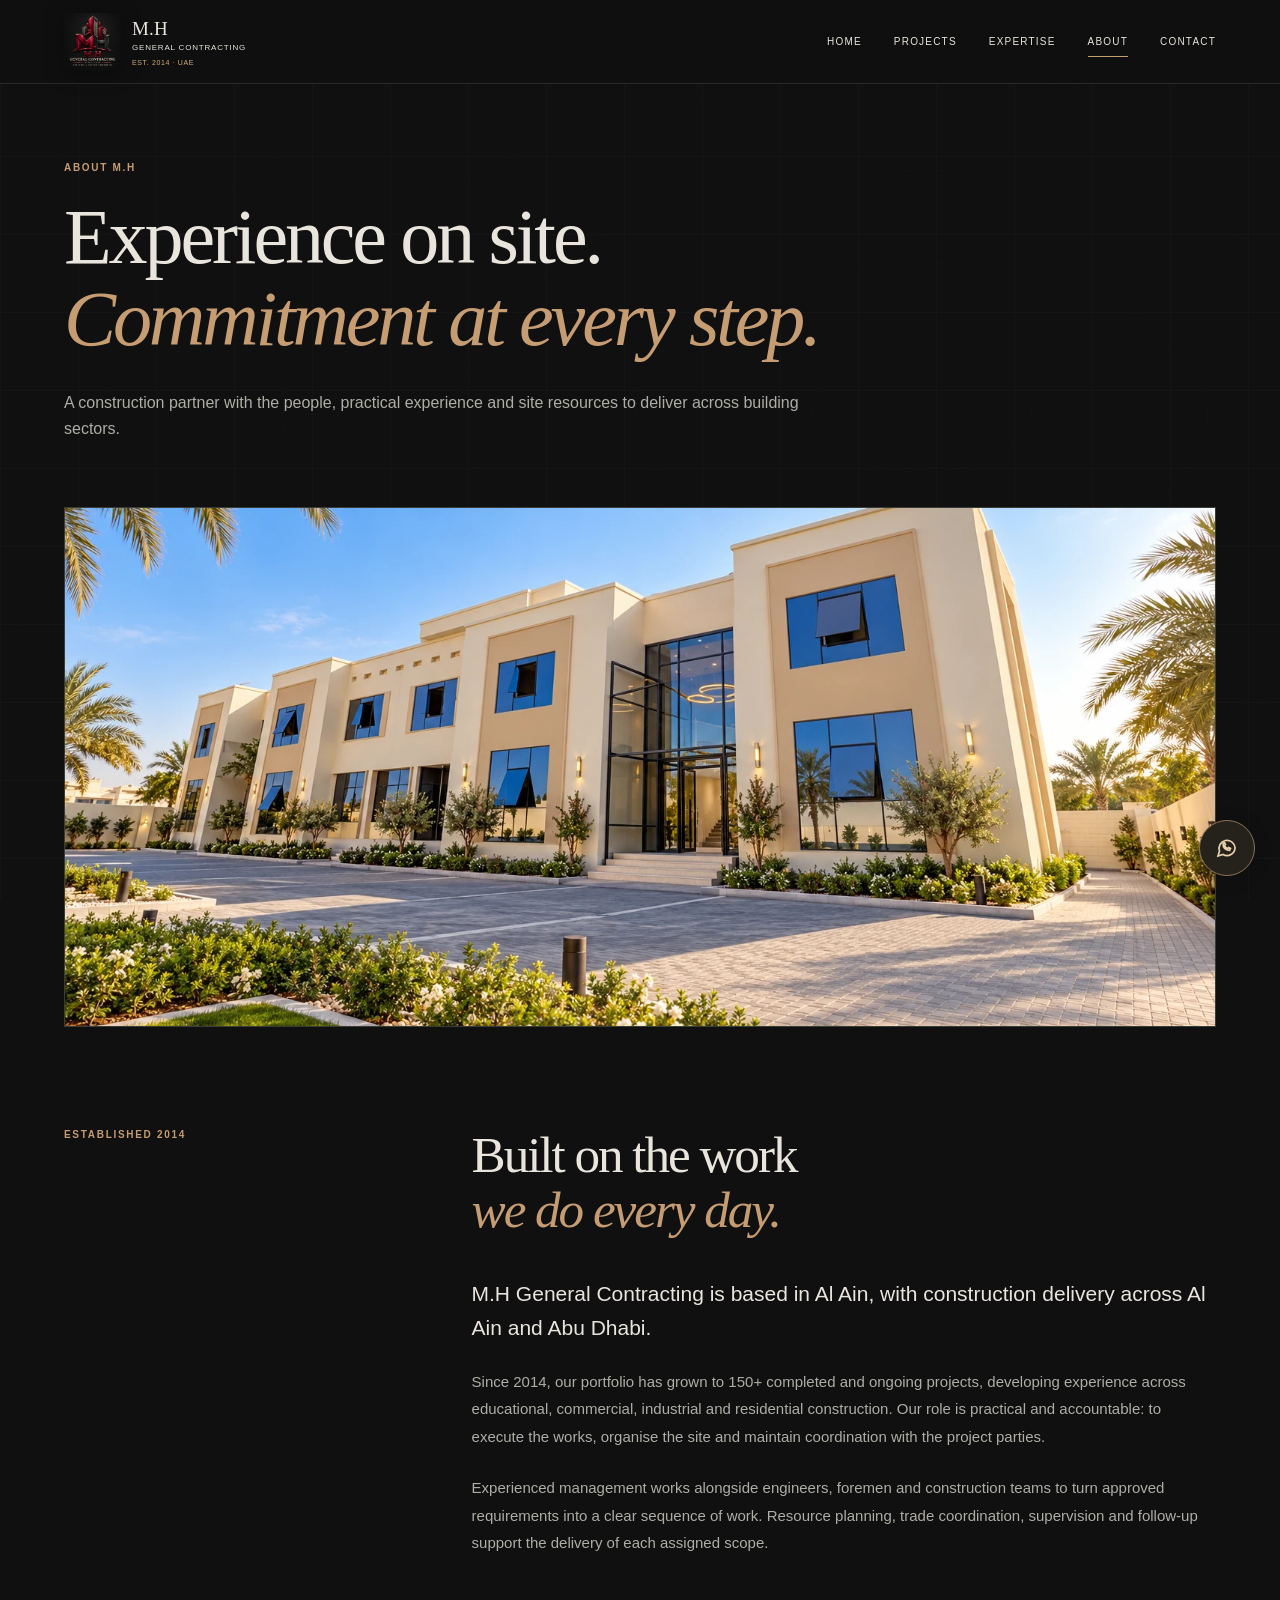
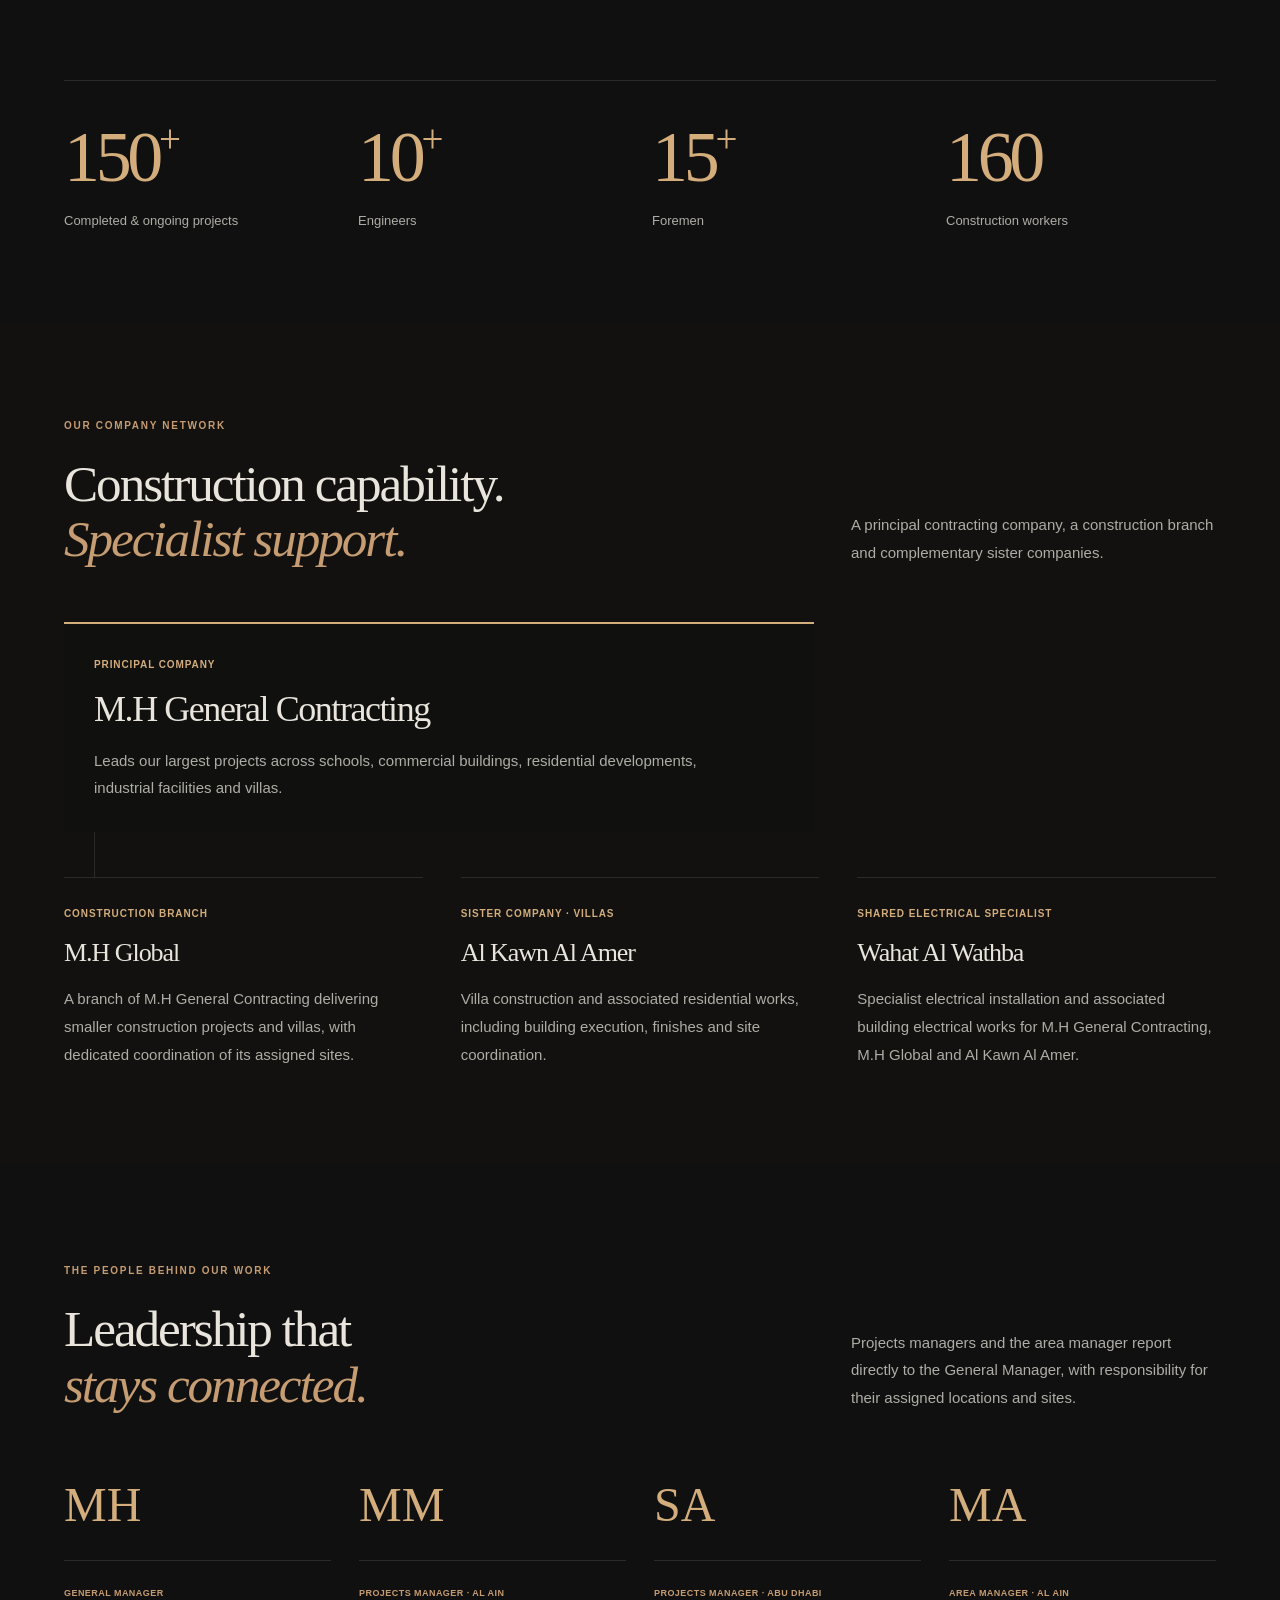
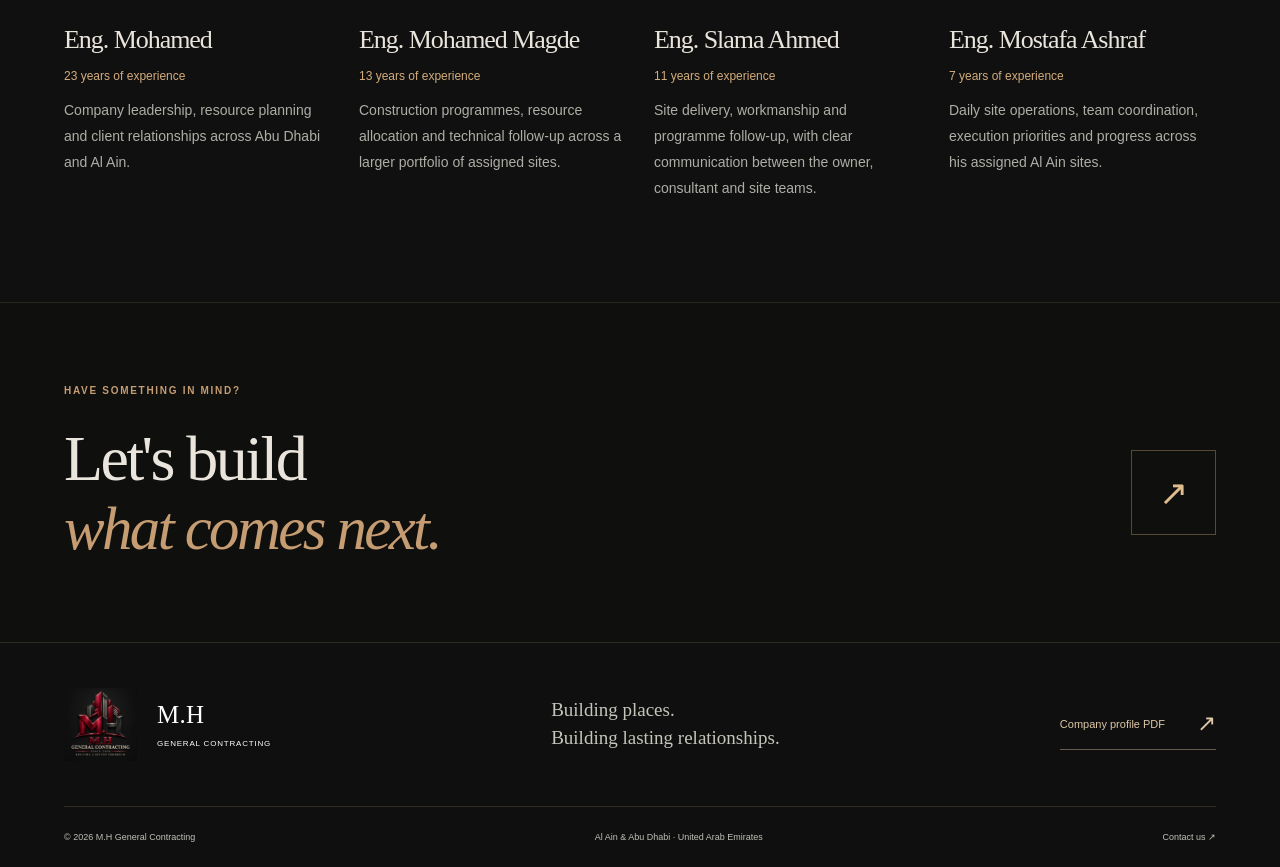
==== commit 5f53ddd5: "Rework website with architectural portfolio layout and paired project imagery" ====
--- a/about.html
+++ b/about.html
@@ -1,7 +1,7 @@
 <!doctype html>
-<html lang="en"><head><meta charset="utf-8"><meta name="viewport" content="width=device-width,initial-scale=1"><title>About us | M.H General Contracting</title><meta name="description" content="Construction across Abu Dhabi and Al Ain since 2014. Explore selected work from a portfolio of 150+ completed and ongoing M.H General Contracting projects."><meta name="theme-color" content="#101313"><meta property="og:title" content="About us | M.H General Contracting"><meta property="og:type" content="website"><meta property="og:image" content="https://mh-gc.github.io/MH-general-contracting/assets/mall.webp"><link rel="icon" href="assets/logo.webp"><link rel="stylesheet" href="style.css?v=3"><script src="app.js?v=3" defer></script></head><body>
+<html lang="en"><head><meta charset="utf-8"><meta name="viewport" content="width=device-width,initial-scale=1"><title>About us | M.H General Contracting</title><meta name="description" content="Construction across Abu Dhabi and Al Ain since 2014. Explore selected work from a portfolio of 150+ completed and ongoing M.H General Contracting projects."><meta name="theme-color" content="#101313"><meta property="og:title" content="About us | M.H General Contracting"><meta property="og:type" content="website"><meta property="og:image" content="https://mh-gc.github.io/MH-general-contracting/assets/mall.webp"><link rel="icon" href="assets/logo.webp"><link rel="stylesheet" href="style.css?v=5"><script src="app.js?v=3" defer></script></head><body>
 <a class="skip" href="#main">Skip to content</a>
-<header class="site-header"><a class="brand" href="index.html" aria-label="M.H General Contracting home"><img src="assets/logo-3d.webp" alt="M.H General Contracting 3D logo" width="91" height="98"><span>M.H <b>GENERAL CONTRACTING</b><small>EST. 2014 · UAE</small></span></a><button class="menu-toggle" aria-label="Open navigation" aria-expanded="false" aria-controls="navigation"><span></span><span></span></button><nav id="navigation" aria-label="Main navigation"><a href="index.html" >Home</a><a href="about.html" aria-current="page">About</a><a href="services.html" >Expertise</a><a href="projects.html" >Projects</a><a class="nav-contact" href="contact.html" >Let's talk <span>↗</span></a></nav></header>
+<header class="site-header"><a class="brand" href="index.html" aria-label="M.H General Contracting home"><img src="assets/logo-3d.webp" alt="M.H General Contracting 3D logo" width="91" height="98"><span>M.H <b>GENERAL CONTRACTING</b><small>EST. 2014 · UAE</small></span></a><button class="menu-toggle" aria-label="Open navigation" aria-expanded="false" aria-controls="navigation"><span></span><span></span></button><nav id="navigation" aria-label="Main navigation"><a href="index.html" >Home</a><a href="projects.html" >Projects</a><a href="services.html" >Expertise</a><a href="about.html" aria-current="page">About</a><a class="nav-contact" href="contact.html" >Contact</a></nav></header>
 <main id="main"><section class="page-intro wrap"><p class="eyebrow">ABOUT M.H</p><h1>Experience on site.<br><em>Commitment at every step.</em></h1><p class="page-lead">A construction partner with the people, practical experience and site resources to deliver across building sectors.</p></section><div class="wide-photo wrap"><img src="assets/residential.webp" alt="Completed residential compound" width="1600" height="900"></div><section class="wrap story"><p class="eyebrow">ESTABLISHED 2014</p><div><h2>Built on the work<br><em>we do every day.</em></h2><p class="lead">M.H General Contracting is based in Al Ain, with construction delivery across Al Ain and Abu Dhabi.</p><p>Since 2014, our portfolio has grown to 150+ completed and ongoing projects, developing experience across educational, commercial, industrial and residential construction. Our role is practical and accountable: to execute the works, organise the site and maintain coordination with the project parties.</p><p>Experienced management works alongside engineers, foremen and construction teams to turn approved requirements into a clear sequence of work. Resource planning, trade coordination, supervision and follow-up support the delivery of each assigned scope.</p></div></section><section class="wrap stats-section"><div class="numbers"><div><strong>150<span>+</span></strong><p>Completed & ongoing projects</p></div><div><strong>10<span>+</span></strong><p>Engineers</p></div><div><strong>15<span>+</span></strong><p>Foremen</p></div><div><strong>160</strong><p>Construction workers</p></div></div></section><section class="companies-section"><div class="wrap"><div class="section-heading"><div><p class="eyebrow">OUR COMPANY NETWORK</p><h2>Construction capability.<br><em>Specialist support.</em></h2></div><p>A principal contracting company, a construction branch and complementary sister companies.</p></div><div class="company-main"><span>PRINCIPAL COMPANY</span><h3>M.H General Contracting</h3><p>Leads our largest projects across schools, commercial buildings, residential developments, industrial facilities and villas.</p></div><div class="company-branches"><article><span>CONSTRUCTION BRANCH</span><h3>M.H Global</h3><p>A branch of M.H General Contracting delivering smaller construction projects and villas, with dedicated coordination of its assigned sites.</p></article><article><span>SISTER COMPANY · VILLAS</span><h3>Al Kawn Al Amer</h3><p>Villa construction and associated residential works, including building execution, finishes and site coordination.</p></article><article><span>SHARED ELECTRICAL SPECIALIST</span><h3>Wahat Al Wathba</h3><p>Specialist electrical installation and associated building electrical works for M.H General Contracting, M.H Global and Al Kawn Al Amer.</p></article></div></div></section><section class="wrap team-section"><div class="section-heading"><div><p class="eyebrow">THE PEOPLE BEHIND OUR WORK</p><h2>Leadership that<br><em>stays connected.</em></h2></div><p>Projects managers and the area manager report directly to the General Manager, with responsibility for their assigned locations and sites.</p></div><div class="team-grid"><article><div class="team-monogram">MH</div><span class="eyebrow">General Manager</span><h3>Eng. Mohamed</h3><span class="experience">23 years of experience</span><p>Company leadership, resource planning and client relationships across Abu Dhabi and Al Ain.</p></article><article><div class="team-monogram">MM</div><span class="eyebrow">Projects Manager · Al Ain</span><h3>Eng. Mohamed Magde</h3><span class="experience">13 years of experience</span><p>Construction programmes, resource allocation and technical follow-up across a larger portfolio of assigned sites.</p></article><article><div class="team-monogram">SA</div><span class="eyebrow">Projects Manager · Abu Dhabi</span><h3>Eng. Slama Ahmed</h3><span class="experience">11 years of experience</span><p>Site delivery, workmanship and programme follow-up, with clear communication between the owner, consultant and site teams.</p></article><article><div class="team-monogram">MA</div><span class="eyebrow">Area Manager · Al Ain</span><h3>Eng. Mostafa Ashraf</h3><span class="experience">7 years of experience</span><p>Daily site operations, team coordination, execution priorities and progress across his assigned Al Ain sites.</p></article></div></section><section class="contact-strip"><div class="wrap"><p class="eyebrow">HAVE SOMETHING IN MIND?</p><div><h2>Let's build<br><em>what comes next.</em></h2><a class="circle-link" href="contact.html" aria-label="Discuss your project">↗</a></div></div></section></main>
 <footer><div class="wrap footer-top"><a class="footer-brand" href="index.html" aria-label="M.H General Contracting home"><img src="assets/logo-3d.webp" alt="" width="116" height="116"><span>M.H<small>GENERAL CONTRACTING</small></span></a><p>Building places.<br>Building lasting relationships.</p><a class="arrow-link pale" href="assets/company-profile.pdf" target="_blank" rel="noopener">Company profile PDF <span>↗</span></a></div><div class="wrap footer-bottom"><span>© 2026 M.H General Contracting</span><span>Al Ain & Abu Dhabi · United Arab Emirates</span><a href="contact.html">Contact us ↗</a></div></footer>
 <a class="whatsapp" href="https://wa.me/971559505111" target="_blank" rel="noopener" aria-label="Chat with M.H on WhatsApp"><svg viewBox="0 0 24 24" fill="none" stroke="currentColor" stroke-width="1.7" aria-hidden="true"><path d="M20 11.5a8 8 0 0 1-12 7L3 20l1.5-5a8 8 0 1 1 15.5-3.5Z"/><path d="M8 7.5c0 4 2.5 6.5 6.5 7l1-2-2-1-1 1a6 6 0 0 1-3-3l1-1-1-2Z"/></svg><span>WhatsApp</span></a></body></html>
--- a/style.css
+++ b/style.css
@@ -26,3 +26,14 @@
 @media(max-width:1100px){.site-header{height:112px}.brand img{width:78px;height:88px}.brand{gap:12px}.brand>span{font-size:23px}.site-header nav{gap:22px}.brand b{font-size:9px}.hero-heading{gap:40px;grid-template-columns:1.6fr .7fr}.hero-heading h1{font-size:59px}.brand-display{width:190px}.footer-brand img{width:90px;height:90px}.footer-brand>span{font-size:26px}}
 @media(max-width:760px){html{scroll-padding-top:102px}.site-header{height:98px}.brand img{width:72px;height:78px}.brand>span{font-size:22px}.brand b{font-size:8px;letter-spacing:.05em}.brand small{font-size:7px}.brand{gap:12px}.site-header nav{top:98px;background:#101313;border-bottom-color:#414638}.site-header nav>a[aria-current]{color:#d3ad7c}.site-header nav .nav-contact[aria-current]{color:white}.menu-toggle span{background:#eee8dc}.home-intro{padding-top:25px;padding-bottom:30px}.hero-heading{display:flex;flex-direction:column;align-items:stretch;gap:24px;margin-top:28px}.hero-heading h1{font-size:clamp(39px,8.6vw,62px)}.intro-side{display:grid;grid-template-columns:116px 1fr;grid-template-rows:auto auto;align-items:center;gap:5px 21px;margin:0;max-width:100%}.brand-display{width:116px;margin:0;grid-row:span 2}.intro-side p{font-size:11px;margin:0;line-height:1.6}.intro-side .arrow-link{font-size:10px;gap:15px;justify-self:start;padding-top:4px;align-self:start}.hero-visual{height:420px;margin-inline:10px}.home-kicker .eyebrow{font-size:8px}.location{font-size:8px}.circle-link:hover{background:transparent;color:#d3ad7c}.footer-brand{gap:15px}.footer-brand img{width:90px;height:90px}.footer-brand>span{font-size:28px}.footer-top p{font-size:15px}.footer-top{gap:25px}.footer-brand small{font-size:8px}.contact-main{padding:27px}.contact-main .button{gap:13px}.whatsapp{border:1px solid #ac425e}.contact-strip{background:radial-gradient(ellipse at 100% 100%,#262820,transparent 60%),#101313}}
 @media(max-width:370px){.brand b{font-size:7px}.brand img{width:60px;height:70px}.brand>span{font-size:20px}.intro-side{grid-template-columns:95px 1fr;gap:5px 15px}.brand-display{width:95px}.hero-heading h1{font-size:38px}.footer-top{display:block}.footer-top p{margin:25px 0}}
+.brand-display{height:auto}
+
+/* Original M.H layout inspired by the user-selected architectural portfolio. */
+:root{--paper:#101010;--sand:#151515;--ink:#e9e5dd;--muted:#aeada6;--wine:#c69c72;--line:#2a2a27}html{scroll-padding-top:100px}body{background-color:#101010;background-image:linear-gradient(#ffffff04 1px,transparent 1px),linear-gradient(90deg,#ffffff04 1px,transparent 1px);background-size:78px 78px;background-attachment:fixed}body:before{content:'';position:fixed;inset:0;z-index:-1;pointer-events:none;background:repeating-radial-gradient(ellipse at 72% 46%,transparent 0,transparent 109px,#b9936e06 110px,transparent 111px,transparent 176px)}h1,h2,h3{font-family:Georgia,'Times New Roman',serif;font-weight:400;letter-spacing:-.04em}em{color:#c69c72}.eyebrow{font-size:10px;letter-spacing:.17em;color:#c69c72;font-weight:600}p{font-size:15px;line-height:1.85}.wrap{width:min(1340px,calc(100% - 128px))}.site-header{height:84px;padding-inline:64px;background:#101010ec;border-bottom:1px solid #2a2a27;backdrop-filter:blur(12px)}.brand img{width:57px;height:62px}.brand{gap:11px}.brand>span{font-size:19px}.brand b{font-size:8px;letter-spacing:.1em}.brand small{font-size:7px;letter-spacing:.09em}.site-header nav{gap:32px;font-size:10px;font-weight:400;letter-spacing:.12em;text-transform:uppercase}.site-header nav .nav-contact{background:transparent;color:var(--ink);padding:12px 0;margin-left:0;display:block}.site-header nav .nav-contact:hover{background:transparent;color:#c69c72}.site-header nav>a:not(.nav-contact):after{height:1px;background:#c69c72}.site-header nav .nav-contact[aria-current]{color:#c69c72}.button{background:#c69c72;color:#151310;font-size:10px;font-weight:500;letter-spacing:.11em;padding:19px 25px;gap:26px}.button span{font-size:20px}.button:hover{background:#dbb68f;color:#141210}.button.outline{background:transparent;border-color:#655340;color:#d1ae88}.button.outline:hover{background:#c69c72;color:#101010}.text-cta{display:inline-flex;align-items:center;gap:13px;font-size:10px;letter-spacing:.12em;color:#c69c72;font-weight:600;padding-block:12px}.text-cta span{font-size:18px;transition:transform .2s}.text-cta:hover span{transform:translateX(5px)}.bronze-rule{height:3px;width:52px;background:#c69c72;margin:30px 0}.whatsapp{background:#25221c;border:1px solid #8d7257;color:#e8d0ad}.page-intro{padding-block:76px 64px}.page-intro h1{font-size:clamp(48px,6.1vw,90px);line-height:1.05}.page-lead{font-size:16px;max-width:750px}.page-intro .eyebrow{margin-bottom:20px}.arrow-link{font-size:11px;font-weight:500;border-color:#645440;color:#c69c72}.circle-link{border-radius:0;border-color:#584936;font-size:35px;width:85px;height:85px}.contact-strip{background:#11100e66;border-top:1px solid #292621;padding-block:80px}.contact-strip h2{font-size:clamp(45px,5vw,74px)}.contact-strip .eyebrow{margin-bottom:25px}.contact-strip em{font-size:.95em}
+.architect-hero{position:relative;min-height:calc(100svh - 84px);display:grid;grid-template-columns:minmax(0,1fr) 31%;gap:22px;align-items:center;padding-top:54px;padding-bottom:82px}.architect-intro{position:relative;z-index:2}.architect-intro>.eyebrow{margin-bottom:30px}.architect-intro h1{font-size:clamp(60px,7.5vw,115px);line-height:1.02;letter-spacing:-.055em;white-space:nowrap}.architect-intro h1>span{font-size:.9em;letter-spacing:-.055em}.hero-summary{max-width:405px;font-size:15px;line-height:1.9;margin-bottom:30px}.hero-actions{display:flex;align-items:center;gap:24px}.brand-signature{font-family:Georgia,serif;font-style:italic;font-size:25px;color:#c69c72;margin:34px 0 0}.hero-brand-canvas{margin:0;position:relative;align-self:stretch;min-height:480px;max-height:650px;display:flex;flex-direction:column;justify-content:center;isolation:isolate;background:linear-gradient(135deg,#38151d66,transparent 55%);border-left:1px solid #51312355}.hero-brand-canvas:before{content:'';position:absolute;inset:0;z-index:-1;background:linear-gradient(123deg,transparent 42%,#7d21352e 42.2%,transparent 42.5%),linear-gradient(65deg,transparent 35%,#c69c7214 35.2%,transparent 35.5%)}.hero-brand-canvas img{width:100%;height:auto;aspect-ratio:1;object-fit:contain;mix-blend-mode:lighten;filter:drop-shadow(0 20px 35px #0008)}.hero-brand-canvas figcaption{display:flex;justify-content:space-between;gap:10px;font-size:7px;letter-spacing:.11em;color:#aa9a86;padding:25px 15px;position:absolute;bottom:0;left:0;right:0}.hero-rail{position:absolute;left:-38px;top:34%;bottom:27%;display:flex;flex-direction:column;align-items:center;justify-content:space-between;border-left:1px solid #292825;padding-left:10px;color:#a38261;font-size:9px;z-index:3}.hero-rail>span:nth-child(2){writing-mode:vertical-rl;font-size:7px;letter-spacing:.15em;color:#83827c}.hero-scroll{position:absolute;bottom:22px;left:0;display:flex;gap:18px;align-items:center;font-size:8px;letter-spacing:.15em;color:#8f8b80}.hero-scroll span{font-size:18px;color:#c69c72}
+.editorial-about{display:grid;grid-template-columns:1.2fr 1fr;gap:100px;padding-block:105px;border-top:1px solid #2c2924}.editorial-story h2{font-size:clamp(46px,5.7vw,84px);line-height:1.12}.editorial-story>p:not(.eyebrow){max-width:530px;margin-bottom:23px}.editorial-facts{padding-top:20px}.editorial-facts article{padding:0 0 26px;margin-bottom:31px;border-bottom:1px solid #2c2924}.editorial-facts article:last-child{margin-bottom:0}.editorial-facts .eyebrow{margin-bottom:16px;font-size:9px}.editorial-facts h3{font-size:34px;line-height:1.25;margin-bottom:16px}.editorial-facts p:last-child{font-size:13px;line-height:1.8;margin:0}.editorial-services{padding-bottom:100px}.service-deck{display:grid;grid-template-columns:repeat(5,minmax(0,1fr));border:1px solid #2b2924;margin-bottom:30px}.sector-tile{padding:26px 21px 35px;position:relative;border-right:1px solid #2b2924;transition:background .25s}.sector-tile:last-child{border:0}.sector-tile:hover{background:#c69c720c}.sector-top{display:flex;align-items:center;justify-content:space-between;margin-bottom:28px}.sector-top svg{width:35px;height:35px;color:#c69c72}.sector-top>span{color:#c69c72;font-size:10px}.sector-tile h3{font-family:Arial,sans-serif;font-size:12px;letter-spacing:.05em;line-height:1.3;margin-bottom:15px}.sector-tile>p{font-size:12px;line-height:1.7;margin:0 0 10px;color:#9d9d97}.sector-arrow{position:absolute;right:18px;bottom:14px;color:#c69c72;font-size:17px}
+.editorial-work{padding-bottom:85px}.work-heading{display:flex;justify-content:space-between;align-items:end;gap:60px;margin-bottom:30px}.work-heading h2{font-size:clamp(51px,6vw,90px);line-height:1.02}.work-heading h2 em{font-size:.83em}.work-heading>p{max-width:300px;font-size:13px;margin-bottom:36px}.work-row{border-top:1px solid #2d2b26;padding-top:36px;margin-top:0;padding-bottom:62px}.work-row-title{display:flex;align-items:center;justify-content:space-between;gap:30px;margin-bottom:24px}.work-row-title .eyebrow{font-size:9px;margin-bottom:14px}.work-row-title h3{font-size:32px;line-height:1.2}.work-row-title .work-location{font-size:11px;margin:9px 0 0;line-height:1.4}.work-row-title>.text-cta{flex-shrink:0}.work-pair{display:grid;grid-template-columns:1.55fr 1fr;gap:13px;height:clamp(260px,32vw,470px)}.work-pair>a{overflow:hidden;background:#181818;display:block}.work-pair img{width:100%;height:100%;transition:transform .7s ease}.work-pair>a:hover img{transform:scale(1.035)}.work-all{text-align:center;padding-top:10px}
+.portfolio-tools{border:0;padding-block:0 20px;margin-top:10px}.filters{gap:9px}.filters button{border:1px solid #353027;color:#c8c2b7;font-size:10px;letter-spacing:.08em;padding:13px 17px;text-transform:uppercase}.filters button[aria-pressed=true]{background:#c69c72;color:#17130f;border-color:#c69c72}.filters button:hover:not([aria-pressed=true]){background:#27211a}.project-search{min-width:220px;border-color:#42382b}.project-search input{font-size:11px}.results-count{font-size:11px;color:#a7967e;margin-top:17px}.portfolio-count strong{font-family:Georgia,serif;font-size:70px;font-weight:400;letter-spacing:-.05em}.portfolio-grid{gap:45px 25px}.portfolio-grid .project-card:nth-child(4n+2){margin-top:0}.project-photo{aspect-ratio:1.5}.project-go{border-radius:0;width:37px;height:37px;right:12px;bottom:12px;font-size:20px}.project-card h3{font-size:29px;font-weight:400}.card-meta{margin-top:18px}.team-grid h3,.company-branches h3{font-size:26px}.company-main h3{font-size:36px}.service-copy h2{font-size:48px}.numbers strong{font-family:Georgia,serif;font-weight:400}.process-grid h3{font-size:28px}.contact-main h2{font-size:49px}.detail-title h1{font-size:clamp(45px,6vw,85px)}.detail-copy h2{font-size:44px}.company-main{background:#10101080}.companies-section,.process-section{background:#15141088}.service-row{border-color:#2f2a23}.footer-top{padding-block:45px}.footer-brand img{width:73px;height:73px}.footer-brand>span{font-size:25px}.footer-brand small{font-size:8px}.footer-top p{font-family:Georgia,serif;font-size:19px}.footer-bottom{font-size:9px;border-color:#2f2a23}footer{background:#101010d9;border-color:#2f2a23}.contact-main{background:#171613c9;border-color:#3d3327}.contact-list strong{font-family:Georgia,serif;font-weight:400}.contact-list strong.email{font-family:Arial,sans-serif;font-size:19px}
+@media(max-width:1100px){.wrap{width:calc(100% - 80px)}.site-header{padding-inline:40px}.site-header nav{gap:25px}.architect-hero{gap:15px}.architect-intro h1{font-size:7.3vw}.architect-intro>.eyebrow{font-size:9px}.hero-brand-canvas{min-height:450px}.hero-summary{max-width:350px;font-size:14px}.hero-rail{left:-25px;padding-left:6px}.hero-rail>span:nth-child(2){font-size:6px}.editorial-about{gap:65px}.editorial-story h2{font-size:6vw}.sector-tile{padding-inline:15px}.sector-tile h3{font-size:10px}.sector-tile>p{font-size:11px}.hero-actions{gap:20px}.brand-signature{font-size:23px}.work-heading h2{font-size:70px}.work-row-title h3{font-size:29px}}
+@media(max-width:760px){html{scroll-padding-top:90px}.wrap{width:calc(100% - 40px)}body{background-size:55px 55px}.site-header{height:80px;padding-inline:20px}.brand img{width:52px;height:58px}.brand>span{font-size:18px}.brand b{font-size:7px}.brand small{font-size:6px}.site-header nav{top:80px;background:#101010f7;padding:18px 22px}.site-header nav>a{font-size:12px;letter-spacing:.12em;padding-block:16px}.site-header nav .nav-contact{font-size:12px;padding-block:16px;color:#c69c72}.menu-toggle{width:33px}.menu-toggle span{width:26px}.architect-hero{min-height:0;display:grid;grid-template-columns:1fr;gap:22px;padding:45px 0 50px}.architect-intro h1{font-size:clamp(40px,10.8vw,72px);white-space:normal;letter-spacing:-.05em}.architect-intro h1>span{font-size:.84em;white-space:nowrap}.architect-intro>.eyebrow{font-size:8px;letter-spacing:.12em;margin-bottom:24px}.hero-summary{font-size:13px;max-width:330px;line-height:1.85;margin-bottom:23px}.bronze-rule{margin:24px 0;width:43px;height:2px}.hero-actions{gap:23px}.hero-actions .button{padding:16px 18px;font-size:9px;gap:15px}.hero-actions .text-cta{font-size:8px;letter-spacing:.08em;gap:8px}.brand-signature{font-size:21px;margin-top:25px}.hero-brand-canvas{min-height:0;max-height:none;width:100%;height:335px;align-self:auto;background:linear-gradient(120deg,#36161c55,transparent 65%);border-left:0;border-top:1px solid #4c303049}.hero-brand-canvas img{height:290px;width:290px;max-width:100%;object-fit:contain;margin-inline:auto}.hero-brand-canvas figcaption{font-size:7px;padding:15px}.hero-rail{display:none}.hero-scroll{display:none}.editorial-about{padding-block:65px;display:block}.editorial-story h2{font-size:clamp(40px,11vw,66px)}.editorial-story>p:not(.eyebrow){font-size:14px}.editorial-facts{padding-top:45px}.editorial-facts h3{font-size:31px}.editorial-facts p:last-child{font-size:13px}.editorial-facts article{padding-bottom:25px;margin-bottom:25px}.editorial-services{padding-bottom:65px}.service-deck{grid-template-columns:1fr 1fr}.sector-tile{padding:23px 18px 32px;border-right:1px solid #2b2924;border-bottom:1px solid #2b2924;min-height:205px}.sector-tile:nth-child(even){border-right:0}.sector-tile:last-child{border-right:1px solid #2b2924;border-bottom:0}.sector-top{margin-bottom:20px}.sector-top svg{width:29px;height:29px}.sector-tile h3{font-size:11px;letter-spacing:.03em}.sector-tile>p{font-size:12px}.editorial-work{padding-bottom:60px}.work-heading{display:block;margin-bottom:30px}.work-heading h2{font-size:55px}.work-heading>p{max-width:100%;font-size:12px;margin-top:23px;margin-bottom:0}.work-row{padding-top:27px;padding-bottom:38px}.work-row-title{align-items:flex-start;gap:15px;margin-bottom:20px;flex-wrap:wrap}.work-row-title>div{max-width:100%}.work-row-title h3{font-size:29px;line-height:1.2}.work-row-title .eyebrow{font-size:8px;margin-bottom:12px}.work-row-title>.text-cta{font-size:9px;padding-top:0}.work-pair{grid-template-columns:1fr;height:auto;gap:10px}.work-pair>a{height:auto;aspect-ratio:1.42}.work-pair>a:nth-child(2){aspect-ratio:1.8}.work-all .button{font-size:9px;padding:17px 19px;gap:20px}.page-intro{padding-block:48px 40px}.page-intro h1{font-size:clamp(42px,10.5vw,65px)}.page-lead{font-size:14px;line-height:1.85}.projects-intro h1{font-size:43px}.portfolio-count strong{font-size:48px}.portfolio-count span{font-size:9px}.filters{gap:7px}.filters button{font-size:9px;padding:11px 12px}.portfolio-tools{gap:18px}.project-card h3{font-size:28px}.card-meta{font-size:8px}.service-copy h2{font-size:37px}.contact-strip{padding-block:60px}.contact-strip h2{font-size:clamp(36px,9vw,53px)}.contact-strip .circle-link{width:60px;height:60px;font-size:28px}.company-main h3{font-size:30px}.company-branches h3{font-size:28px}.team-grid h3{font-size:23px}.contact-main h2{font-size:42px}.contact-list strong.email{font-size:19px}.footer-top{padding-block:30px;gap:20px}.footer-brand img{width:70px;height:70px}.footer-brand>span{font-size:24px}.footer-top p{font-size:16px}.footer-bottom{font-size:8px}.detail-copy h2{font-size:36px}.detail-title h1{font-size:44px}}
+@media(prefers-reduced-motion:reduce){body{background-attachment:scroll}.work-pair img,.text-cta span{transition:none}}
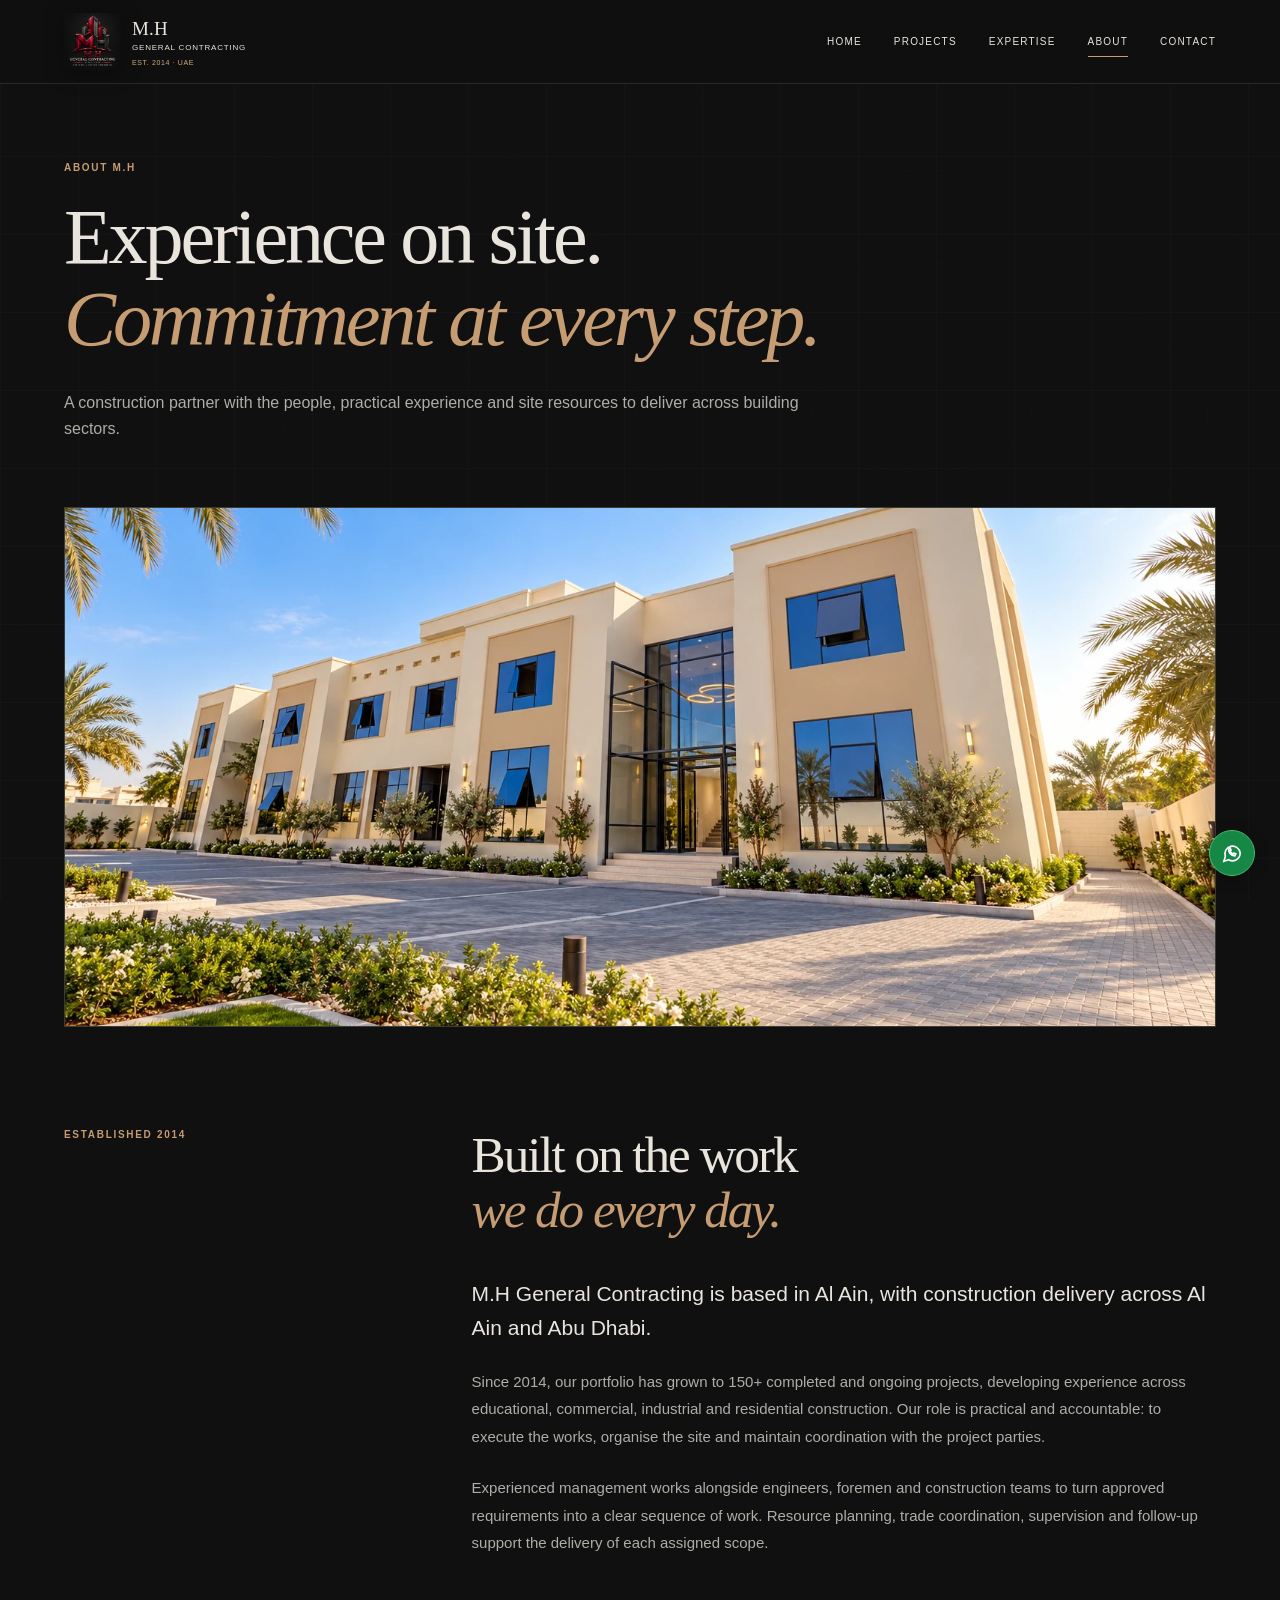
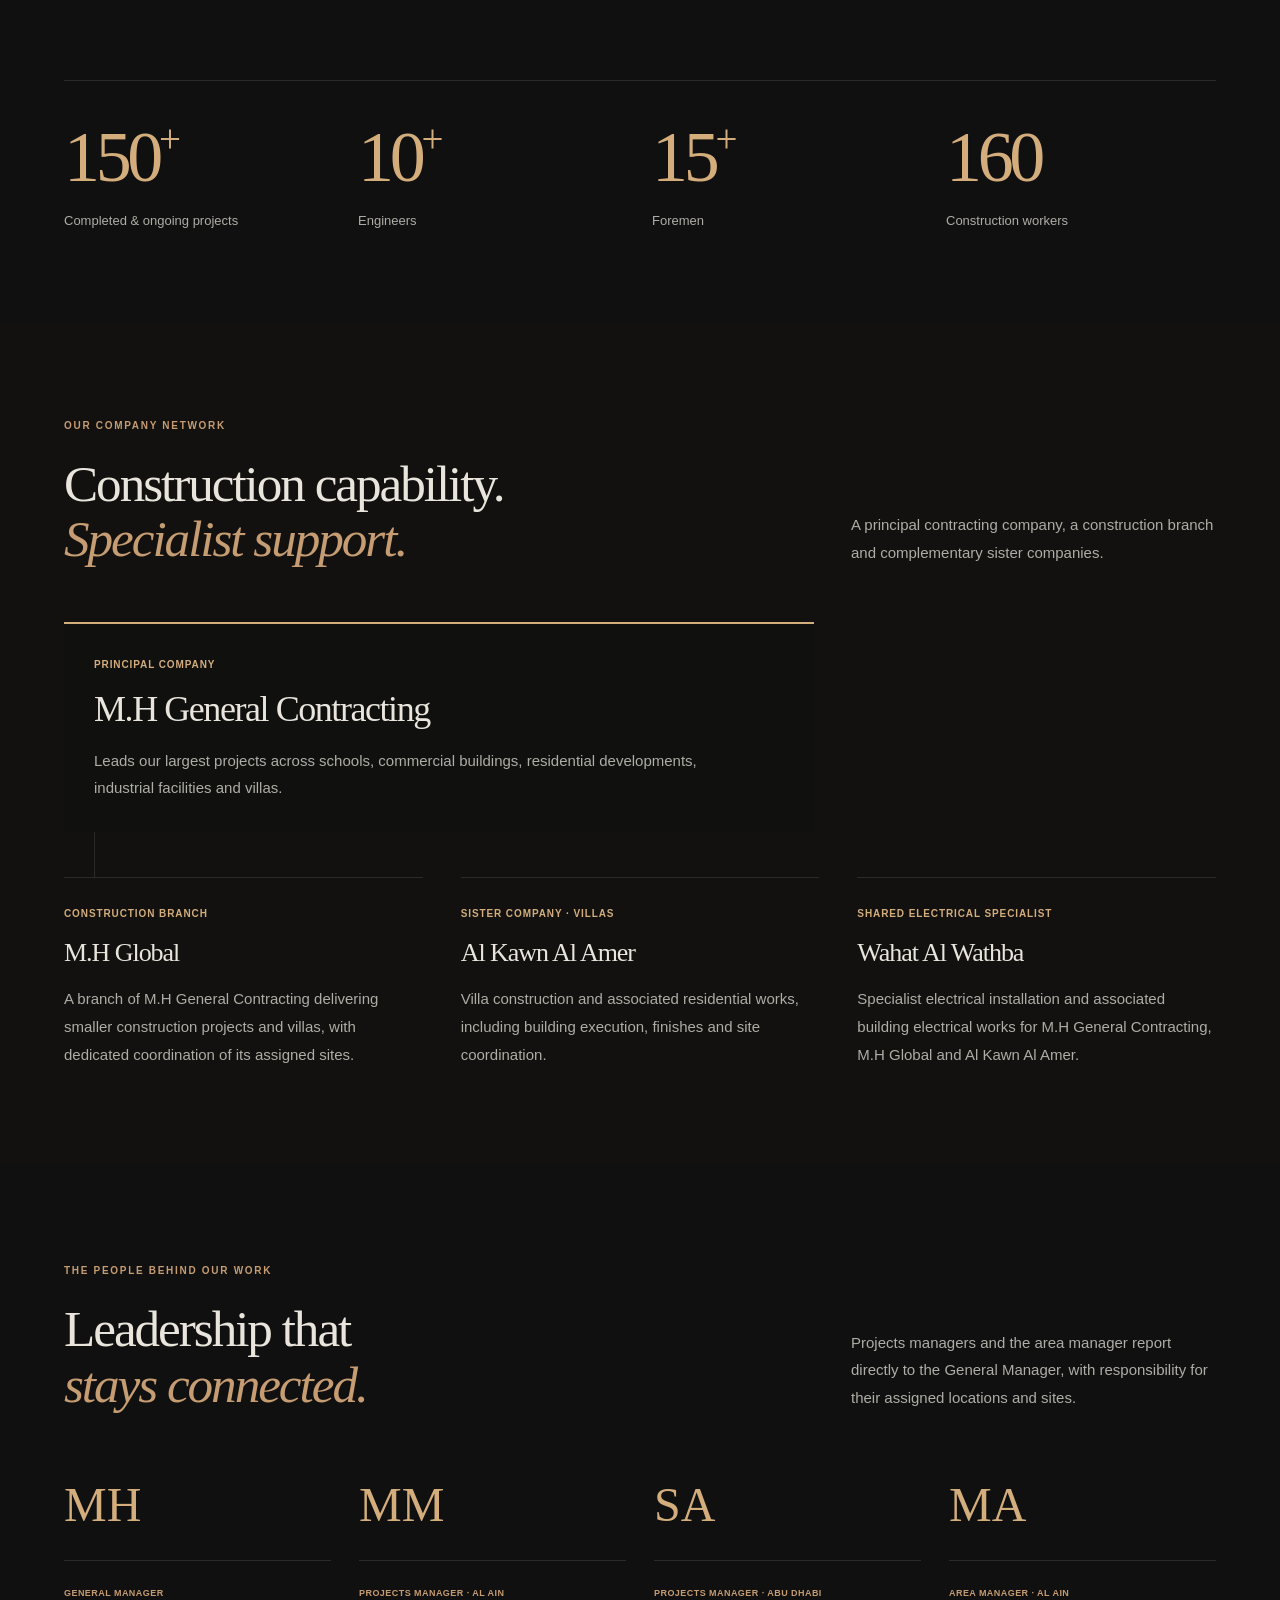
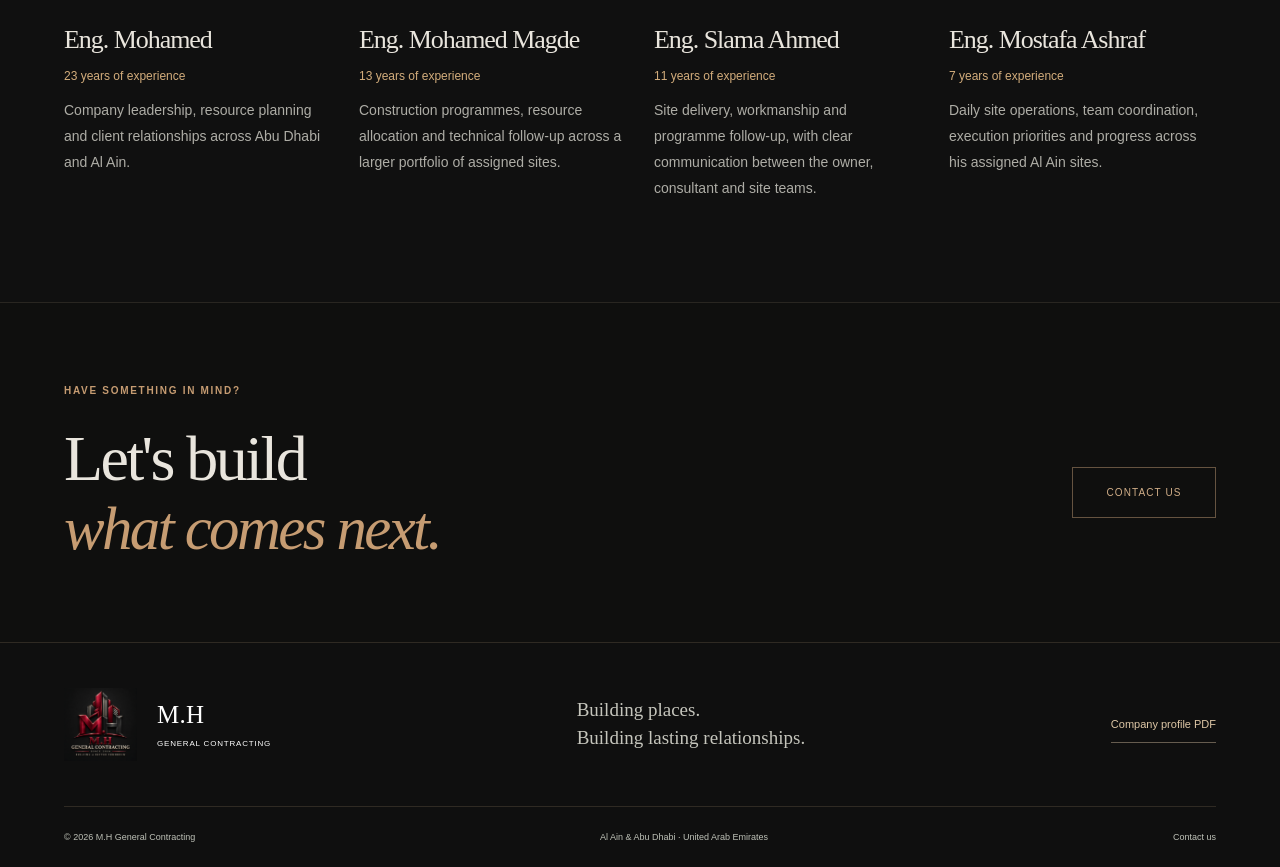
==== commit af0281ef: "Remove decorative arrows and refine WhatsApp visibility and size" ====
--- a/about.html
+++ b/about.html
@@ -1,7 +1,7 @@
 <!doctype html>
-<html lang="en"><head><meta charset="utf-8"><meta name="viewport" content="width=device-width,initial-scale=1"><title>About us | M.H General Contracting</title><meta name="description" content="Construction across Abu Dhabi and Al Ain since 2014. Explore selected work from a portfolio of 150+ completed and ongoing M.H General Contracting projects."><meta name="theme-color" content="#101313"><meta property="og:title" content="About us | M.H General Contracting"><meta property="og:type" content="website"><meta property="og:image" content="https://mh-gc.github.io/MH-general-contracting/assets/mall.webp"><link rel="icon" href="assets/logo.webp"><link rel="stylesheet" href="style.css?v=5"><script src="app.js?v=3" defer></script></head><body>
+<html lang="en"><head><meta charset="utf-8"><meta name="viewport" content="width=device-width,initial-scale=1"><title>About us | M.H General Contracting</title><meta name="description" content="Construction across Abu Dhabi and Al Ain since 2014. Explore selected work from a portfolio of 150+ completed and ongoing M.H General Contracting projects."><meta name="theme-color" content="#101313"><meta property="og:title" content="About us | M.H General Contracting"><meta property="og:type" content="website"><meta property="og:image" content="https://mh-gc.github.io/MH-general-contracting/assets/mall.webp"><link rel="icon" href="assets/logo.webp"><link rel="stylesheet" href="style.css?v=6"><script src="app.js?v=4" defer></script></head><body>
 <a class="skip" href="#main">Skip to content</a>
 <header class="site-header"><a class="brand" href="index.html" aria-label="M.H General Contracting home"><img src="assets/logo-3d.webp" alt="M.H General Contracting 3D logo" width="91" height="98"><span>M.H <b>GENERAL CONTRACTING</b><small>EST. 2014 · UAE</small></span></a><button class="menu-toggle" aria-label="Open navigation" aria-expanded="false" aria-controls="navigation"><span></span><span></span></button><nav id="navigation" aria-label="Main navigation"><a href="index.html" >Home</a><a href="projects.html" >Projects</a><a href="services.html" >Expertise</a><a href="about.html" aria-current="page">About</a><a class="nav-contact" href="contact.html" >Contact</a></nav></header>
-<main id="main"><section class="page-intro wrap"><p class="eyebrow">ABOUT M.H</p><h1>Experience on site.<br><em>Commitment at every step.</em></h1><p class="page-lead">A construction partner with the people, practical experience and site resources to deliver across building sectors.</p></section><div class="wide-photo wrap"><img src="assets/residential.webp" alt="Completed residential compound" width="1600" height="900"></div><section class="wrap story"><p class="eyebrow">ESTABLISHED 2014</p><div><h2>Built on the work<br><em>we do every day.</em></h2><p class="lead">M.H General Contracting is based in Al Ain, with construction delivery across Al Ain and Abu Dhabi.</p><p>Since 2014, our portfolio has grown to 150+ completed and ongoing projects, developing experience across educational, commercial, industrial and residential construction. Our role is practical and accountable: to execute the works, organise the site and maintain coordination with the project parties.</p><p>Experienced management works alongside engineers, foremen and construction teams to turn approved requirements into a clear sequence of work. Resource planning, trade coordination, supervision and follow-up support the delivery of each assigned scope.</p></div></section><section class="wrap stats-section"><div class="numbers"><div><strong>150<span>+</span></strong><p>Completed & ongoing projects</p></div><div><strong>10<span>+</span></strong><p>Engineers</p></div><div><strong>15<span>+</span></strong><p>Foremen</p></div><div><strong>160</strong><p>Construction workers</p></div></div></section><section class="companies-section"><div class="wrap"><div class="section-heading"><div><p class="eyebrow">OUR COMPANY NETWORK</p><h2>Construction capability.<br><em>Specialist support.</em></h2></div><p>A principal contracting company, a construction branch and complementary sister companies.</p></div><div class="company-main"><span>PRINCIPAL COMPANY</span><h3>M.H General Contracting</h3><p>Leads our largest projects across schools, commercial buildings, residential developments, industrial facilities and villas.</p></div><div class="company-branches"><article><span>CONSTRUCTION BRANCH</span><h3>M.H Global</h3><p>A branch of M.H General Contracting delivering smaller construction projects and villas, with dedicated coordination of its assigned sites.</p></article><article><span>SISTER COMPANY · VILLAS</span><h3>Al Kawn Al Amer</h3><p>Villa construction and associated residential works, including building execution, finishes and site coordination.</p></article><article><span>SHARED ELECTRICAL SPECIALIST</span><h3>Wahat Al Wathba</h3><p>Specialist electrical installation and associated building electrical works for M.H General Contracting, M.H Global and Al Kawn Al Amer.</p></article></div></div></section><section class="wrap team-section"><div class="section-heading"><div><p class="eyebrow">THE PEOPLE BEHIND OUR WORK</p><h2>Leadership that<br><em>stays connected.</em></h2></div><p>Projects managers and the area manager report directly to the General Manager, with responsibility for their assigned locations and sites.</p></div><div class="team-grid"><article><div class="team-monogram">MH</div><span class="eyebrow">General Manager</span><h3>Eng. Mohamed</h3><span class="experience">23 years of experience</span><p>Company leadership, resource planning and client relationships across Abu Dhabi and Al Ain.</p></article><article><div class="team-monogram">MM</div><span class="eyebrow">Projects Manager · Al Ain</span><h3>Eng. Mohamed Magde</h3><span class="experience">13 years of experience</span><p>Construction programmes, resource allocation and technical follow-up across a larger portfolio of assigned sites.</p></article><article><div class="team-monogram">SA</div><span class="eyebrow">Projects Manager · Abu Dhabi</span><h3>Eng. Slama Ahmed</h3><span class="experience">11 years of experience</span><p>Site delivery, workmanship and programme follow-up, with clear communication between the owner, consultant and site teams.</p></article><article><div class="team-monogram">MA</div><span class="eyebrow">Area Manager · Al Ain</span><h3>Eng. Mostafa Ashraf</h3><span class="experience">7 years of experience</span><p>Daily site operations, team coordination, execution priorities and progress across his assigned Al Ain sites.</p></article></div></section><section class="contact-strip"><div class="wrap"><p class="eyebrow">HAVE SOMETHING IN MIND?</p><div><h2>Let's build<br><em>what comes next.</em></h2><a class="circle-link" href="contact.html" aria-label="Discuss your project">↗</a></div></div></section></main>
-<footer><div class="wrap footer-top"><a class="footer-brand" href="index.html" aria-label="M.H General Contracting home"><img src="assets/logo-3d.webp" alt="" width="116" height="116"><span>M.H<small>GENERAL CONTRACTING</small></span></a><p>Building places.<br>Building lasting relationships.</p><a class="arrow-link pale" href="assets/company-profile.pdf" target="_blank" rel="noopener">Company profile PDF <span>↗</span></a></div><div class="wrap footer-bottom"><span>© 2026 M.H General Contracting</span><span>Al Ain & Abu Dhabi · United Arab Emirates</span><a href="contact.html">Contact us ↗</a></div></footer>
+<main id="main"><section class="page-intro wrap"><p class="eyebrow">ABOUT M.H</p><h1>Experience on site.<br><em>Commitment at every step.</em></h1><p class="page-lead">A construction partner with the people, practical experience and site resources to deliver across building sectors.</p></section><div class="wide-photo wrap"><img src="assets/residential.webp" alt="Completed residential compound" width="1600" height="900"></div><section class="wrap story"><p class="eyebrow">ESTABLISHED 2014</p><div><h2>Built on the work<br><em>we do every day.</em></h2><p class="lead">M.H General Contracting is based in Al Ain, with construction delivery across Al Ain and Abu Dhabi.</p><p>Since 2014, our portfolio has grown to 150+ completed and ongoing projects, developing experience across educational, commercial, industrial and residential construction. Our role is practical and accountable: to execute the works, organise the site and maintain coordination with the project parties.</p><p>Experienced management works alongside engineers, foremen and construction teams to turn approved requirements into a clear sequence of work. Resource planning, trade coordination, supervision and follow-up support the delivery of each assigned scope.</p></div></section><section class="wrap stats-section"><div class="numbers"><div><strong>150<span>+</span></strong><p>Completed & ongoing projects</p></div><div><strong>10<span>+</span></strong><p>Engineers</p></div><div><strong>15<span>+</span></strong><p>Foremen</p></div><div><strong>160</strong><p>Construction workers</p></div></div></section><section class="companies-section"><div class="wrap"><div class="section-heading"><div><p class="eyebrow">OUR COMPANY NETWORK</p><h2>Construction capability.<br><em>Specialist support.</em></h2></div><p>A principal contracting company, a construction branch and complementary sister companies.</p></div><div class="company-main"><span>PRINCIPAL COMPANY</span><h3>M.H General Contracting</h3><p>Leads our largest projects across schools, commercial buildings, residential developments, industrial facilities and villas.</p></div><div class="company-branches"><article><span>CONSTRUCTION BRANCH</span><h3>M.H Global</h3><p>A branch of M.H General Contracting delivering smaller construction projects and villas, with dedicated coordination of its assigned sites.</p></article><article><span>SISTER COMPANY · VILLAS</span><h3>Al Kawn Al Amer</h3><p>Villa construction and associated residential works, including building execution, finishes and site coordination.</p></article><article><span>SHARED ELECTRICAL SPECIALIST</span><h3>Wahat Al Wathba</h3><p>Specialist electrical installation and associated building electrical works for M.H General Contracting, M.H Global and Al Kawn Al Amer.</p></article></div></div></section><section class="wrap team-section"><div class="section-heading"><div><p class="eyebrow">THE PEOPLE BEHIND OUR WORK</p><h2>Leadership that<br><em>stays connected.</em></h2></div><p>Projects managers and the area manager report directly to the General Manager, with responsibility for their assigned locations and sites.</p></div><div class="team-grid"><article><div class="team-monogram">MH</div><span class="eyebrow">General Manager</span><h3>Eng. Mohamed</h3><span class="experience">23 years of experience</span><p>Company leadership, resource planning and client relationships across Abu Dhabi and Al Ain.</p></article><article><div class="team-monogram">MM</div><span class="eyebrow">Projects Manager · Al Ain</span><h3>Eng. Mohamed Magde</h3><span class="experience">13 years of experience</span><p>Construction programmes, resource allocation and technical follow-up across a larger portfolio of assigned sites.</p></article><article><div class="team-monogram">SA</div><span class="eyebrow">Projects Manager · Abu Dhabi</span><h3>Eng. Slama Ahmed</h3><span class="experience">11 years of experience</span><p>Site delivery, workmanship and programme follow-up, with clear communication between the owner, consultant and site teams.</p></article><article><div class="team-monogram">MA</div><span class="eyebrow">Area Manager · Al Ain</span><h3>Eng. Mostafa Ashraf</h3><span class="experience">7 years of experience</span><p>Daily site operations, team coordination, execution priorities and progress across his assigned Al Ain sites.</p></article></div></section><section class="contact-strip"><div class="wrap"><p class="eyebrow">HAVE SOMETHING IN MIND?</p><div><h2>Let's build<br><em>what comes next.</em></h2><a class="button outline contact-text-link" href="contact.html" aria-label="Discuss your project">CONTACT US</a></div></div></section></main>
+<footer><div class="wrap footer-top"><a class="footer-brand" href="index.html" aria-label="M.H General Contracting home"><img src="assets/logo-3d.webp" alt="" width="116" height="116"><span>M.H<small>GENERAL CONTRACTING</small></span></a><p>Building places.<br>Building lasting relationships.</p><a class="arrow-link pale" href="assets/company-profile.pdf" target="_blank" rel="noopener">Company profile PDF </a></div><div class="wrap footer-bottom"><span>© 2026 M.H General Contracting</span><span>Al Ain & Abu Dhabi · United Arab Emirates</span><a href="contact.html">Contact us </a></div></footer>
 <a class="whatsapp" href="https://wa.me/971559505111" target="_blank" rel="noopener" aria-label="Chat with M.H on WhatsApp"><svg viewBox="0 0 24 24" fill="none" stroke="currentColor" stroke-width="1.7" aria-hidden="true"><path d="M20 11.5a8 8 0 0 1-12 7L3 20l1.5-5a8 8 0 1 1 15.5-3.5Z"/><path d="M8 7.5c0 4 2.5 6.5 6.5 7l1-2-2-1-1 1a6 6 0 0 1-3-3l1-1-1-2Z"/></svg><span>WhatsApp</span></a></body></html>
--- a/style.css
+++ b/style.css
@@ -37,3 +37,6 @@
 @media(max-width:1100px){.wrap{width:calc(100% - 80px)}.site-header{padding-inline:40px}.site-header nav{gap:25px}.architect-hero{gap:15px}.architect-intro h1{font-size:7.3vw}.architect-intro>.eyebrow{font-size:9px}.hero-brand-canvas{min-height:450px}.hero-summary{max-width:350px;font-size:14px}.hero-rail{left:-25px;padding-left:6px}.hero-rail>span:nth-child(2){font-size:6px}.editorial-about{gap:65px}.editorial-story h2{font-size:6vw}.sector-tile{padding-inline:15px}.sector-tile h3{font-size:10px}.sector-tile>p{font-size:11px}.hero-actions{gap:20px}.brand-signature{font-size:23px}.work-heading h2{font-size:70px}.work-row-title h3{font-size:29px}}
 @media(max-width:760px){html{scroll-padding-top:90px}.wrap{width:calc(100% - 40px)}body{background-size:55px 55px}.site-header{height:80px;padding-inline:20px}.brand img{width:52px;height:58px}.brand>span{font-size:18px}.brand b{font-size:7px}.brand small{font-size:6px}.site-header nav{top:80px;background:#101010f7;padding:18px 22px}.site-header nav>a{font-size:12px;letter-spacing:.12em;padding-block:16px}.site-header nav .nav-contact{font-size:12px;padding-block:16px;color:#c69c72}.menu-toggle{width:33px}.menu-toggle span{width:26px}.architect-hero{min-height:0;display:grid;grid-template-columns:1fr;gap:22px;padding:45px 0 50px}.architect-intro h1{font-size:clamp(40px,10.8vw,72px);white-space:normal;letter-spacing:-.05em}.architect-intro h1>span{font-size:.84em;white-space:nowrap}.architect-intro>.eyebrow{font-size:8px;letter-spacing:.12em;margin-bottom:24px}.hero-summary{font-size:13px;max-width:330px;line-height:1.85;margin-bottom:23px}.bronze-rule{margin:24px 0;width:43px;height:2px}.hero-actions{gap:23px}.hero-actions .button{padding:16px 18px;font-size:9px;gap:15px}.hero-actions .text-cta{font-size:8px;letter-spacing:.08em;gap:8px}.brand-signature{font-size:21px;margin-top:25px}.hero-brand-canvas{min-height:0;max-height:none;width:100%;height:335px;align-self:auto;background:linear-gradient(120deg,#36161c55,transparent 65%);border-left:0;border-top:1px solid #4c303049}.hero-brand-canvas img{height:290px;width:290px;max-width:100%;object-fit:contain;margin-inline:auto}.hero-brand-canvas figcaption{font-size:7px;padding:15px}.hero-rail{display:none}.hero-scroll{display:none}.editorial-about{padding-block:65px;display:block}.editorial-story h2{font-size:clamp(40px,11vw,66px)}.editorial-story>p:not(.eyebrow){font-size:14px}.editorial-facts{padding-top:45px}.editorial-facts h3{font-size:31px}.editorial-facts p:last-child{font-size:13px}.editorial-facts article{padding-bottom:25px;margin-bottom:25px}.editorial-services{padding-bottom:65px}.service-deck{grid-template-columns:1fr 1fr}.sector-tile{padding:23px 18px 32px;border-right:1px solid #2b2924;border-bottom:1px solid #2b2924;min-height:205px}.sector-tile:nth-child(even){border-right:0}.sector-tile:last-child{border-right:1px solid #2b2924;border-bottom:0}.sector-top{margin-bottom:20px}.sector-top svg{width:29px;height:29px}.sector-tile h3{font-size:11px;letter-spacing:.03em}.sector-tile>p{font-size:12px}.editorial-work{padding-bottom:60px}.work-heading{display:block;margin-bottom:30px}.work-heading h2{font-size:55px}.work-heading>p{max-width:100%;font-size:12px;margin-top:23px;margin-bottom:0}.work-row{padding-top:27px;padding-bottom:38px}.work-row-title{align-items:flex-start;gap:15px;margin-bottom:20px;flex-wrap:wrap}.work-row-title>div{max-width:100%}.work-row-title h3{font-size:29px;line-height:1.2}.work-row-title .eyebrow{font-size:8px;margin-bottom:12px}.work-row-title>.text-cta{font-size:9px;padding-top:0}.work-pair{grid-template-columns:1fr;height:auto;gap:10px}.work-pair>a{height:auto;aspect-ratio:1.42}.work-pair>a:nth-child(2){aspect-ratio:1.8}.work-all .button{font-size:9px;padding:17px 19px;gap:20px}.page-intro{padding-block:48px 40px}.page-intro h1{font-size:clamp(42px,10.5vw,65px)}.page-lead{font-size:14px;line-height:1.85}.projects-intro h1{font-size:43px}.portfolio-count strong{font-size:48px}.portfolio-count span{font-size:9px}.filters{gap:7px}.filters button{font-size:9px;padding:11px 12px}.portfolio-tools{gap:18px}.project-card h3{font-size:28px}.card-meta{font-size:8px}.service-copy h2{font-size:37px}.contact-strip{padding-block:60px}.contact-strip h2{font-size:clamp(36px,9vw,53px)}.contact-strip .circle-link{width:60px;height:60px;font-size:28px}.company-main h3{font-size:30px}.company-branches h3{font-size:28px}.team-grid h3{font-size:23px}.contact-main h2{font-size:42px}.contact-list strong.email{font-size:19px}.footer-top{padding-block:30px;gap:20px}.footer-brand img{width:70px;height:70px}.footer-brand>span{font-size:24px}.footer-top p{font-size:16px}.footer-bottom{font-size:8px}.detail-copy h2{font-size:36px}.detail-title h1{font-size:44px}}
 @media(prefers-reduced-motion:reduce){body{background-attachment:scroll}.work-pair img,.text-cta span{transition:none}}
+
+/* Refined arrow-free controls and compact WhatsApp shortcut */
+.button,.text-cta,.arrow-link{gap:0}.contact-text-link{min-width:144px;text-align:center;justify-content:center;flex-shrink:0}.work-row-title>.text-cta{padding:12px 0}.contact-list>a{padding-right:0}.whatsapp{width:46px;height:46px;padding:11px;display:grid;place-items:center;background:#168745;border:1px solid #43b974;color:#fff;box-shadow:0 3px 15px #0004}.whatsapp svg{width:23px;height:23px}.whatsapp:hover{background:#1a9d51}.whatsapp span,.whatsapp:hover span{display:none}.hero-actions .button{min-width:150px;justify-content:center}.hero-actions .text-cta{padding-inline:2px}.zoom-label{letter-spacing:.06em}@media(max-width:760px){.whatsapp{width:44px;height:44px;padding:10px;right:16px;bottom:16px}.whatsapp svg{width:23px;height:23px}.hero-actions .button{min-width:140px}.contact-text-link{min-width:108px;font-size:9px;padding:15px 14px}.contact-strip .wrap>div{gap:20px}}
